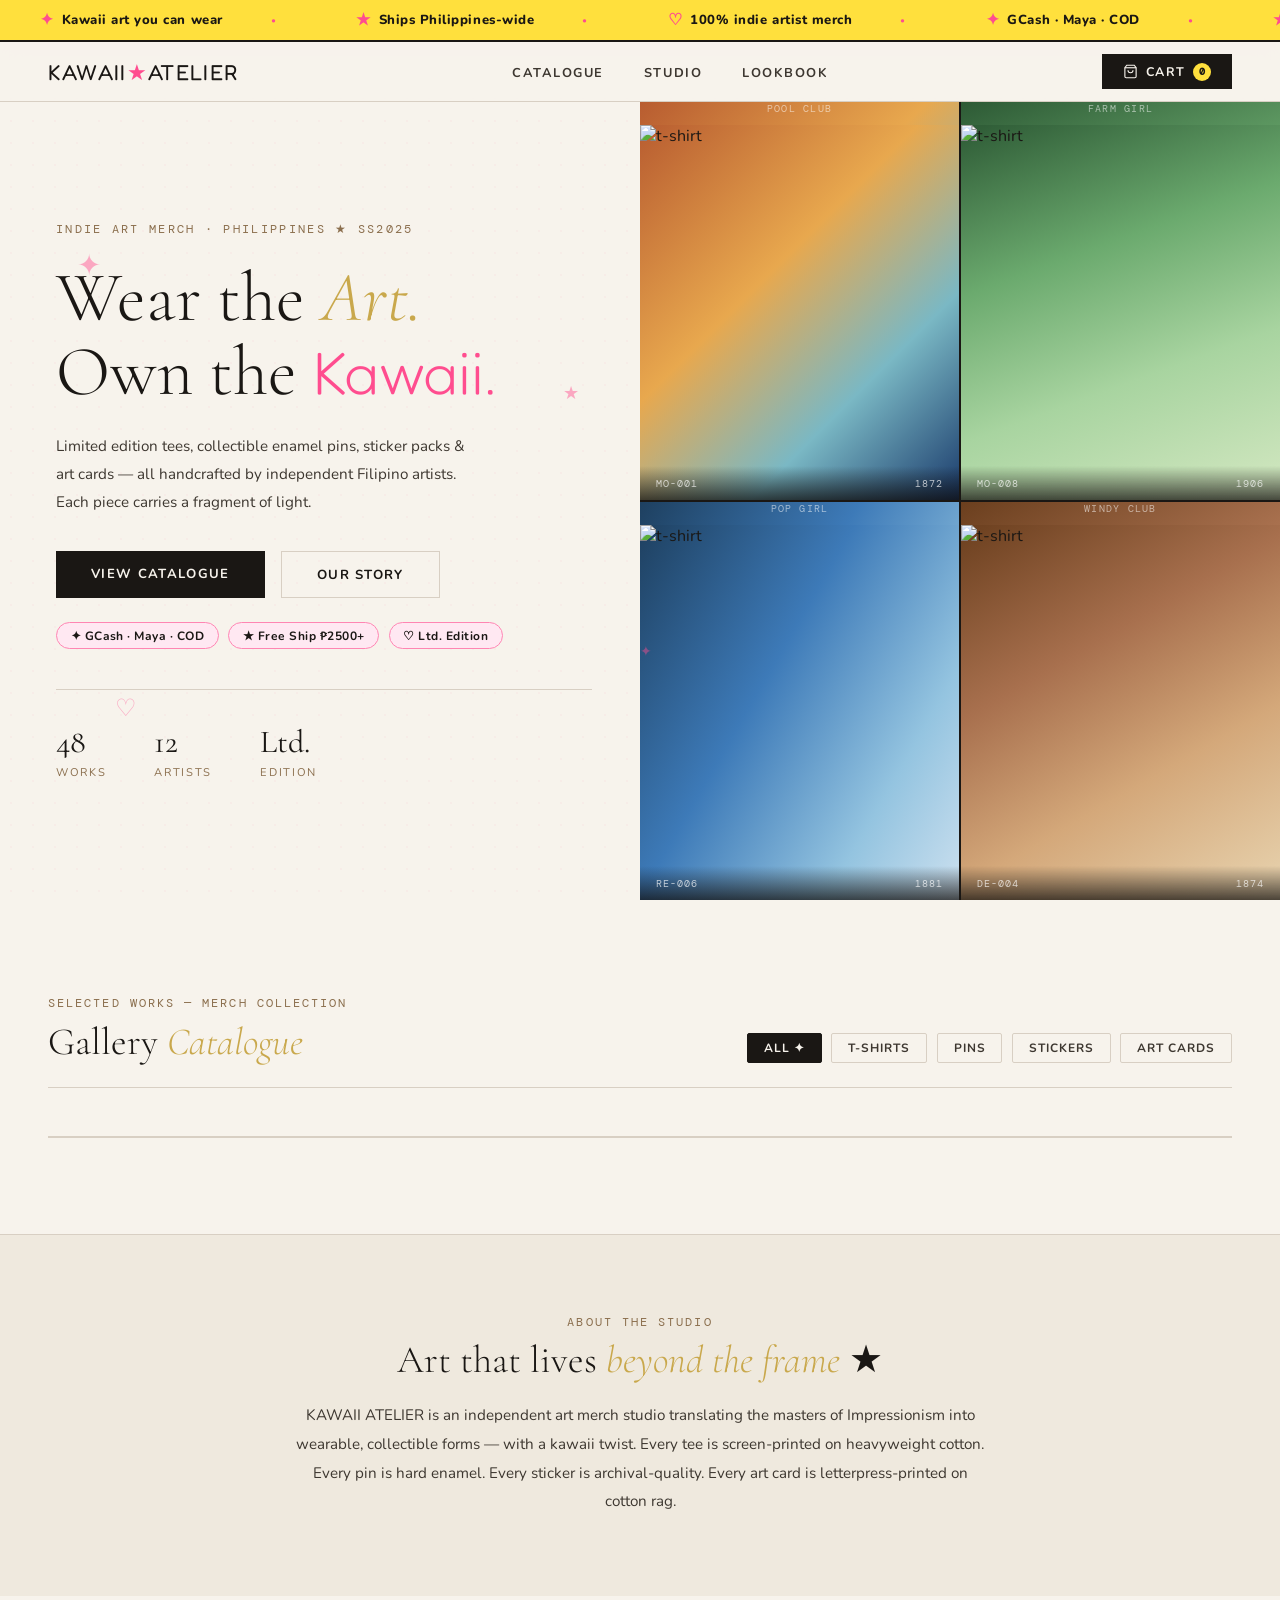
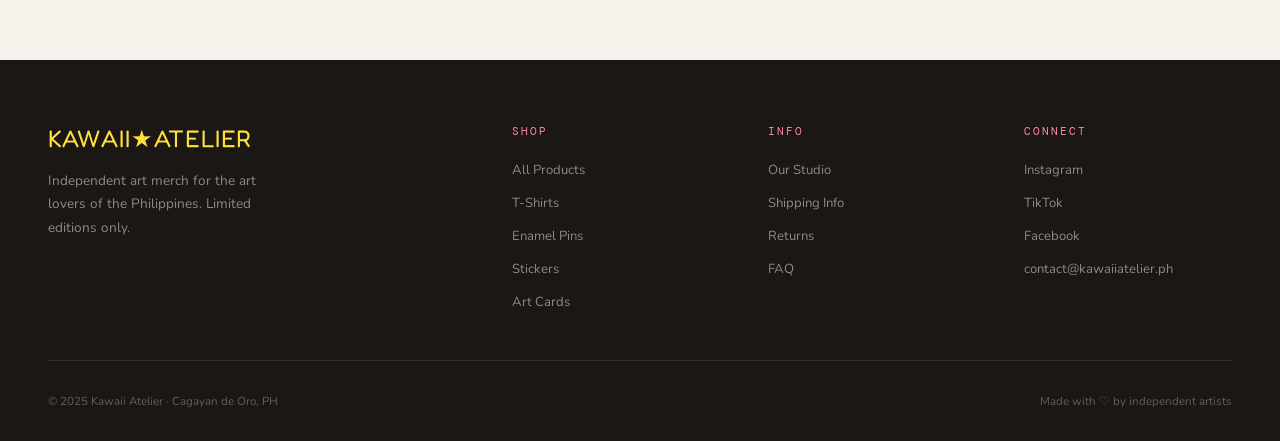
==== frontend/index.html @ bff6882b "Merge branch 'main' of https://github.com/keavy707/CC_ecommerce" ====
<!DOCTYPE html>
<html lang="en">
<head>
<meta charset="UTF-8">
<meta name="viewport" content="width=device-width, initial-scale=1.0">
<title>KAWAII ATELIER — Art Merch ★</title>
<link rel="preconnect" href="https://fonts.googleapis.com">
<link href="https://fonts.googleapis.com/css2?family=Cormorant+Garamond:ital,wght@0,300;0,400;0,600;1,300;1,400&family=DM+Mono:wght@300;400&family=Fredoka+One&family=Nunito:wght@400;600;700;800&display=swap" rel="stylesheet">
<link rel="stylesheet" href="styles.css">
</head>
<body>

<!-- TICKER BANNER -->
<div class="ticker-wrap">
  <div class="ticker-track" id="tickerTrack">
    <span class="tick-item"><span class="tick-icon">✦</span> Kawaii art you can wear</span>
    <span class="tick-item"><span class="tick-icon">★</span> Ships Philippines-wide</span>
    <span class="tick-item"><span class="tick-icon">♡</span> 100% indie artist merch</span>
    <span class="tick-item"><span class="tick-icon">✦</span> GCash · Maya · COD</span>
    <span class="tick-item"><span class="tick-icon">★</span> Free Shipping over ₱2500</span>
    <span class="tick-item"><span class="tick-icon">♡</span> Hand-crafted limited editions</span>
    <!-- Duplicated for seamless loop -->
    <span class="tick-item"><span class="tick-icon">✦</span> Kawaii art you can wear</span>
    <span class="tick-item"><span class="tick-icon">★</span> Ships Philippines-wide</span>
    <span class="tick-item"><span class="tick-icon">♡</span> 100% indie artist merch</span>
    <span class="tick-item"><span class="tick-icon">✦</span> GCash · Maya · COD</span>
    <span class="tick-item"><span class="tick-icon">★</span> Free Shipping over ₱2500</span>
    <span class="tick-item"><span class="tick-icon">♡</span> Hand-crafted limited editions</span>
  </div>
</div>

<!-- NAV -->
<nav id="mainNav">
  <span class="nav-logo">KAWAII<span class="nav-logo-star">★</span>ATELIER</span>
  <ul class="nav-links">
    <li><a href="#catalogue">Catalogue</a></li>
    <li><a href="#about">Studio</a></li>
    <li><a href="#">Lookbook</a></li>
  </ul>
  <div class="nav-right">
    <button class="cart-btn" onclick="toggleCart()">
      <svg width="15" height="15" viewBox="0 0 24 24" fill="none" stroke="currentColor" stroke-width="1.8"><path d="M6 2L3 6v14a2 2 0 002 2h14a2 2 0 002-2V6l-3-4z"/><line x1="3" y1="6" x2="21" y2="6"/><path d="M16 10a4 4 0 01-8 0"/></svg>
      Cart
      <span class="cart-count" id="cartCount">0</span>
    </button>
  </div>
</nav>

<!-- HERO -->
<section class="hero">
  <div class="deco" style="top:18%;left:6%">✦</div>
  <div class="deco" style="top:35%;left:44%;font-size:1.1rem;animation-delay:1.2s">★</div>
  <div class="deco" style="bottom:22%;left:9%;font-size:1.5rem;animation-delay:.7s">♡</div>
  <div class="deco" style="bottom:30%;left:50%;font-size:.85rem;animation-delay:2s">✦</div>

  <div class="hero-left">
    <p class="hero-eyebrow">Indie Art Merch · Philippines ★ SS2025</p>
    <h1 class="hero-title">Wear the <em>Art.</em><br>Own the <span class="hero-title-pop">Kawaii.</span></h1>
    <p class="hero-body">Limited edition tees, collectible enamel pins, sticker packs &amp; art cards — all handcrafted by independent Filipino artists. Each piece carries a fragment of light.</p>
    <div class="hero-ctas">
      <a href="#catalogue" class="btn-primary">View Catalogue</a>
      <a href="#about" class="btn-ghost">Our Story</a>
    </div>
    <div class="hero-pills">
      <span class="pill">✦ GCash · Maya · COD</span>
      <span class="pill">★ Free Ship ₱2500+</span>
      <span class="pill">♡ Ltd. Edition</span>
    </div>
    <div class="hero-stats">
      <div>
        <div class="hero-stat-num">48</div>
        <div class="hero-stat-label">Works</div>
      </div>
      <div>
        <div class="hero-stat-num">12</div>
        <div class="hero-stat-label">Artists</div>
      </div>
      <div>
        <div class="hero-stat-num">Ltd.</div>
        <div class="hero-stat-label">Edition</div>
      </div>
    </div>
  </div>

  <div class="hero-right">
    <div class="hero-grid-cell">
      <div class="art-placeholder h1"><span class="art-text">POOL CLUB</span>
        <img src="assets/poolclubcover.png" alt="t-shirt" class="art-placeholder h1">
      </div>
      <div class="art-label-overlay"><span>MO-001</span><span>1872</span></div>
    </div>
    <div class="hero-grid-cell">
      <div class="art-placeholder h2"><span class="art-text">FARM GIRL</span>
        <img src="assets/girlduckcover.png" alt="t-shirt" class="art-placeholder h2">
      </div>
      <div class="art-label-overlay"><span>MO-008</span><span>1906</span></div>
    </div>
    <div class="hero-grid-cell">
      <div class="art-placeholder h3"><span class="art-text">POP GIRL</span>
        <img src="assets/popgirlcover.png" alt="t-shirt" class="art-placeholder h3">
      </div>
      <div class="art-label-overlay"><span>RE-006</span><span>1881</span></div>
    </div>
    <div class="hero-grid-cell">
      <div class="art-placeholder h4"><span class="art-text">WINDY CLUB</span>
        <img src="assets/windyclubcover.png" alt="t-shirt" class="art-placeholder h4">
      </div>
      <div class="art-label-overlay"><span>DE-004</span><span>1874</span></div>
    </div>
  </div>
</section>

<!-- CATALOGUE -->
<section class="catalogue" id="catalogue">
  <div class="section-header">
    <div>
      <p class="section-meta">Selected Works — Merch Collection</p>
      <h2 class="section-title">Gallery <em>Catalogue</em></h2>
    </div>
    <div class="filter-bar" id="filterBar">
      <button class="filter-btn active" onclick="filterProducts('all',this)">All ✦</button>
      <button class="filter-btn" onclick="filterProducts('tshirt',this)">T-Shirts</button>
      <button class="filter-btn" onclick="filterProducts('pin',this)">Pins</button>
      <button class="filter-btn" onclick="filterProducts('sticker',this)">Stickers</button>
      <button class="filter-btn" onclick="filterProducts('artcard',this)">Art Cards</button>
    </div>
  </div>
  <div class="product-grid" id="productGrid"></div>
</section>

<!-- ABOUT -->
<section id="about" class="about-section">
  <div class="about-inner">
    <p class="section-meta">About the Studio</p>
    <h2 class="section-title">Art that lives <em>beyond the frame</em> ★</h2>
    <p class="about-body">KAWAII ATELIER is an independent art merch studio translating the masters of Impressionism into wearable, collectible forms — with a kawaii twist. Every tee is screen-printed on heavyweight cotton. Every pin is hard enamel. Every sticker is archival-quality. Every art card is letterpress-printed on cotton rag.</p>
  </div>
</section>

<!-- FOOTER -->
<footer>
  <div class="footer-grid">
    <div>
      <div class="footer-brand">KAWAII★ATELIER</div>
      <p class="footer-tagline">Independent art merch for the art lovers of the Philippines. Limited editions only.</p>
    </div>
    <div>
      <p class="footer-col-title">Shop</p>
      <ul class="footer-links">
        <li><a href="#catalogue">All Products</a></li>
        <li><a href="#">T-Shirts</a></li>
        <li><a href="#">Enamel Pins</a></li>
        <li><a href="#">Stickers</a></li>
        <li><a href="#">Art Cards</a></li>
      </ul>
    </div>
    <div>
      <p class="footer-col-title">Info</p>
      <ul class="footer-links">
        <li><a href="#about">Our Studio</a></li>
        <li><a href="#">Shipping Info</a></li>
        <li><a href="#">Returns</a></li>
        <li><a href="#">FAQ</a></li>
      </ul>
    </div>
    <div>
      <p class="footer-col-title">Connect</p>
      <ul class="footer-links">
        <li><a href="#">Instagram</a></li>
        <li><a href="#">TikTok</a></li>
        <li><a href="#">Facebook</a></li>
        <li><a href="#">contact@kawaiiatelier.ph</a></li>
      </ul>
    </div>
  </div>
  <div class="footer-bottom">
    <span>© 2025 Kawaii Atelier · Cagayan de Oro, PH</span>
    <span>Made with ♡ by independent artists</span>
  </div>
</footer>

<!-- CART SIDEBAR -->
<div class="cart-overlay" id="cartOverlay" onclick="toggleCart()"></div>
<aside class="cart-drawer" id="cartDrawer">
  <div class="cart-header">
    <span class="cart-title">Your Cart ★</span>
    <button class="cart-close" onclick="toggleCart()">✕</button>
  </div>
  <div class="cart-items" id="cartItems">
    <div class="cart-empty" id="cartEmpty">
      <div class="cart-empty-icon">🛒</div>
      <p>Your cart is empty</p>
    </div>
  </div>
  <div class="cart-footer">
    <div class="cart-subtotal">
      <span class="cart-subtotal-label">Total</span>
      <span class="cart-subtotal-val" id="cartTotal">₱0.00</span>
    </div>
    <p class="cart-note">Shipping calculated at checkout · GCash · Maya · COD accepted</p>
    <button class="checkout-btn" onclick="openCheckout()">Checkout ✦</button>
  </div>
</aside>

<!-- CHECKOUT MODAL -->
<div class="modal-overlay" id="checkoutModal">
  <div class="modal">
    <div class="modal-header">
      <span class="modal-title">Checkout ★</span>
      <button class="modal-close" onclick="closeCheckout()">✕</button>
    </div>
    <div class="modal-body">
      <div class="step-tabs">
        <button class="step-tab active" onclick="goStep(1)">01 · Address</button>
        <button class="step-tab" onclick="goStep(2)">02 · Payment</button>
        <button class="step-tab" onclick="goStep(3)">03 · Confirm</button>
      </div>
      <div id="checkoutForm">
        <!-- Step 1: Address -->
        <div class="form-section active" id="step1">
          <div class="form-row">
            <div class="form-group">
              <label>First Name *</label>
              <input type="text" id="fname" placeholder="Maria">
            </div>
            <div class="form-group">
              <label>Last Name *</label>
              <input type="text" id="lname" placeholder="Santos">
            </div>
          </div>
          <div class="form-group">
            <label>Email *</label>
            <input type="email" id="email" placeholder="maria@example.com">
          </div>
          <div class="form-group">
            <label>Phone (09XX XXX XXXX) *</label>
            <input type="tel" id="phone" placeholder="09123456789" oninput="formatPhoneInput(this)" maxlength="11">
          </div>
          <div class="form-group">
            <label>Street Address</label>
            <input type="text" id="addr1" placeholder="123 Rizal St., Brgy. Poblacion">
          </div>
          <div class="form-row">
            <div class="form-group">
              <label>City / Municipality *</label>
              <input type="text" id="city" placeholder="Cagayan de Oro">
            </div>
            <div class="form-group">
              <label>Province *</label>
              <input type="text" id="province" placeholder="Misamis Oriental">
            </div>
          </div>
          <div class="form-group">
            <label>Country</label>
            <input type="text" id="country" value="Philippines" readonly style="background:var(--cream2);color:var(--warm)">
          </div>
          <div class="form-actions">
            <button class="btn-form-next" onclick="goStep(2)">Continue to Payment ✦</button>
          </div>
        </div>

        <!-- Step 2: Payment -->
        <div class="form-section" id="step2">
          <div class="form-group">
            <label>Payment Method</label>
            <select id="paymethod">
              <option>Cash on Delivery (COD)</option>
            </select>
          </div>
          <div class="cod-note" style="background:var(--pink3);border:1.5px solid var(--pink2);padding:1rem;border-radius:4px;margin-top:1rem;">
            <p style="font-size:.85rem;color:var(--ink);line-height:1.6;margin:0;">
              <strong>✦ Cash on Delivery</strong><br>
              Pay ₱<span id="codAmount">0.00</span> when your order arrives.<br>
              Please prepare exact change. Our rider will collect payment upon delivery.
            </p>
          </div>
          <div class="form-actions">
            <button class="btn-form-back" onclick="goStep(1)">← Back</button>
            <button class="btn-form-next" onclick="goStep(3)">Review Order ✦</button>
          </div>
        </div>

        <!-- Step 3: Order Confirmation -->
        <div class="form-section" id="step3">
          <div class="confirm-section">
            <p class="section-meta" style="margin-bottom:1rem">📦 Order Summary</p>
            <div class="confirm-items" id="confirmItems"></div>
            <div class="confirm-divider"></div>
            <div class="confirm-row">
              <span>Subtotal</span>
              <span id="confirmSubtotal"></span>
            </div>
            <div class="confirm-row">
              <span>Shipping</span>
              <span style="font-family:var(--mono)">₱120.00</span>
            </div>
            <div class="confirm-row total">
              <span>Total</span>
              <span id="confirmTotal"></span>
            </div>
          </div>

          <div class="confirm-section">
            <p class="section-meta" style="margin-bottom:.5rem">📍 Delivering to</p>
            <p id="confirmAddress" style="font-size:.9rem;color:var(--ink2);line-height:1.6;margin-bottom:1rem;"></p>
            <p class="section-meta" style="margin-bottom:.3rem">💳 Payment</p>
            <p style="font-size:.9rem;color:var(--ink2);margin-bottom:1rem;">Cash on Delivery (COD)</p>
          </div>

          <div class="confirm-notice" style="background:var(--cream2);border:1px solid var(--border);padding:1rem;border-radius:4px;margin-bottom:1.5rem;">
            <p style="font-size:.8rem;color:var(--warm);line-height:1.6;margin:0;">
              By placing this order, you agree to our terms. Orders are shipped Philippines-wide via local couriers. 
              Estimated delivery: 3-7 business days for Metro Manila, 5-10 days for provincial areas.
            </p>
          </div>

          <div class="form-actions">
            <button class="btn-form-back" onclick="goStep(2)">← Back</button>
            <button class="btn-form-next" onclick="placeOrder()">Place Order ★</button>
          </div>
        </div>
      </div>

      <!-- Success View -->
      <div class="success-view" id="successView">
        <div class="success-icon">★</div>
        <h2>Order Confirmed!</h2>
        <p id="orderNum" class="order-num"></p>
        <p>Thank you! Your kawaii merch is on its way. We'll send a confirmation to your email shortly.</p>
        <button class="btn-primary" onclick="resetOrder()">Continue Shopping ✦</button>
      </div>
    </div>
  </div>
</div>

<!-- TOAST -->
<div class="toast-container" id="toastContainer"></div>

<script src="app.js"></script>
</body>
</html>
---- frontend/styles.css ----
/* ─── RESET & ROOT ─── */
*,*::before,*::after{box-sizing:border-box;margin:0;padding:0}
:root{
  /* Palette: minimalist cream base + kawaii pink accents */
  --cream: #f7f3ec;
  --cream2: #efe9de;
  --ink: #1a1714;
  --ink2: #3d3730;
  --warm: #8b6f4e;
  --gold: #c9a84c;
  --gold2: #e8cc7a;
  --pink: #ff4d8f;
  --pink2: #ff85b3;
  --pink3: #ffe8f2;
  --mint: #00c4a7;
  --yellow: #ffe03d;
  --rust: #b84c2f;
  --sage: #5a7a5c;
  --mist: #9badb0;
  --border: #d8cfc3;
  --card: #faf7f2;

  --serif: 'Cormorant Garamond', serif;
  --mono: 'DM Mono', monospace;
  --kawaii: 'Fredoka One', cursive;
  --body: 'Nunito', sans-serif;
}
html{scroll-behavior:smooth}
body{
  background:var(--cream);
  color:var(--ink);
  font-family:var(--body);
  font-weight:400;
  overflow-x:hidden;
}

/* ─── SUBTLE DOT TEXTURE ─── */
body::before{
  content:'';
  position:fixed;inset:0;z-index:-1;pointer-events:none;
  background-image:radial-gradient(circle,rgba(255,77,143,.04) 1.2px,transparent 1.2px);
  background-size:22px 22px;
}

/* ════════════════════════════════
   TICKER BANNER
════════════════════════════════ */
.ticker-wrap{
  background: var(--yellow);
  border-bottom: 2.5px solid var(--ink);
  overflow: hidden;
  height: 42px;
  display: flex;
  align-items: center;
  position: relative;
  z-index: 100;
}
.ticker-track{
  display: flex;
  align-items: center;
  white-space: nowrap;
  animation: ticker-scroll 28s linear infinite;
  will-change: transform;
}
.ticker-wrap:hover .ticker-track{
  animation-play-state: paused;
}
.tick-item{
  display: inline-flex;
  align-items: center;
  gap: .5rem;
  font-family: var(--body);
  font-weight: 800;
  font-size: .82rem;
  letter-spacing: .04em;
  color: var(--ink);
  padding: 0 2.5rem;
}
.tick-item:not(:last-child)::after{
  content: '·';
  margin-left: 2.5rem;
  color: var(--pink);
  font-size: 1.2rem;
}
.tick-icon{
  color: var(--pink);
  font-size: 1rem;
}
@keyframes ticker-scroll{
  0%   { transform: translateX(0); }
  100% { transform: translateX(-50%); }
}

/* ════════════════════════════════
   NAV
════════════════════════════════ */
nav{
  position: sticky;
  top: 0;
  left: 0;
  right: 0;
  z-index: 200;
  display: flex;
  align-items: center;
  justify-content: space-between;
  padding: 0 3rem;
  height: 60px;
  background: rgba(247,243,236,0.94);
  backdrop-filter: blur(14px);
  border-bottom: 1px solid var(--border);
}
.nav-logo{
  font-family: var(--kawaii);
  font-size: 1.35rem;
  letter-spacing: .06em;
  color: var(--ink);
}
.nav-logo-star{
  color: var(--pink);
  display: inline-block;
  animation: star-spin 4s ease-in-out infinite;
}
@keyframes star-spin{
  0%,100%{ transform: rotate(-8deg) scale(1); }
  50%{ transform: rotate(8deg) scale(1.15); }
}
.nav-links{
  display: flex;
  gap: 2.5rem;
  list-style: none;
}
.nav-links a{
  font-size: .8rem;
  letter-spacing: .12em;
  text-transform: uppercase;
  font-weight: 700;
  color: var(--ink2);
  text-decoration: none;
  transition: color .2s;
  position: relative;
}
.nav-links a::after{
  content:'';
  position:absolute;bottom:-2px;left:0;right:0;height:2px;
  background:var(--pink);
  transform:scaleX(0);transition:transform .2s;transform-origin:left;
}
.nav-links a:hover{ color: var(--pink); }
.nav-links a:hover::after{ transform:scaleX(1); }
.nav-right{ display:flex;align-items:center;gap:1.5rem; }
.cart-btn{
  position: relative;
  background: var(--ink);
  color: var(--cream);
  border: none;
  padding: .55rem 1.3rem;
  font-family: var(--body);
  font-size: .78rem;
  font-weight: 700;
  letter-spacing: .1em;
  text-transform: uppercase;
  cursor: pointer;
  transition: background .2s, transform .15s;
  display: flex;
  align-items: center;
  gap: .5rem;
}
.cart-btn:hover{ background: var(--pink); transform: translateY(-1px); }
.cart-count{
  background: var(--yellow);
  color: var(--ink);
  font-size: .65rem;
  font-weight: 800;
  min-width: 18px;
  height: 18px;
  border-radius: 50%;
  display: flex;
  align-items: center;
  justify-content: center;
  font-family: var(--mono);
}

/* ════════════════════════════════
   HERO
════════════════════════════════ */
.hero{
  min-height: calc(100vh - 102px);
  display: grid;
  grid-template-columns: 1fr 1fr;
  overflow: hidden;
  position: relative;
}
/* Floating kawaii deco */
.deco{
  position: absolute;
  pointer-events: none;
  font-size: 1.8rem;
  color: var(--pink);
  animation: float-deco 5s ease-in-out infinite;
  opacity: .45;
  z-index: 1;
}
@keyframes float-deco{
  0%,100%{ transform: translateY(0) rotate(0deg); }
  50%{ transform: translateY(-14px) rotate(15deg); }
}
.hero-left{
  display: flex;
  flex-direction: column;
  justify-content: center;
  padding: 5rem 3rem 5rem 3.5rem;
  position: relative;
  z-index: 2;
}
.hero-eyebrow{
  font-family: var(--mono);
  font-size: .72rem;
  letter-spacing: .2em;
  text-transform: uppercase;
  color: var(--warm);
  margin-bottom: 1.5rem;
}
.hero-title{
  font-family: var(--serif);
  font-size: clamp(3rem,5.5vw,5rem);
  font-weight: 300;
  line-height: 1.05;
  color: var(--ink);
  margin-bottom: 1.4rem;
}
.hero-title em{
  font-style: italic;
  color: var(--gold);
}
.hero-title-pop{
  font-family: var(--kawaii);
  color: var(--pink);
  font-size: .85em;
  display: inline-block;
}
.hero-body{
  font-size: .95rem;
  line-height: 1.85;
  color: var(--ink2);
  max-width: 420px;
  margin-bottom: 2.2rem;
}
.hero-ctas{ display:flex;gap:1rem;flex-wrap:wrap; }
.btn-primary{
  background: var(--ink);
  color: var(--cream);
  padding: .85rem 2.2rem;
  font-family: var(--body);
  font-size: .82rem;
  font-weight: 700;
  letter-spacing: .1em;
  text-transform: uppercase;
  border: none;
  cursor: pointer;
  transition: background .2s, transform .15s;
  text-decoration: none;
  display: inline-block;
}
.btn-primary:hover{ background:var(--pink); transform:translateY(-2px); }
.btn-ghost{
  background: none;
  color: var(--ink);
  padding: .85rem 2.2rem;
  font-family: var(--body);
  font-size: .82rem;
  font-weight: 700;
  letter-spacing: .1em;
  text-transform: uppercase;
  border: 1.5px solid var(--border);
  cursor: pointer;
  transition: border-color .2s, color .2s;
  text-decoration: none;
  display: inline-block;
}
.btn-ghost:hover{ border-color:var(--pink);color:var(--pink); }

/* Kawaii pills */
.hero-pills{
  display: flex;
  gap: .6rem;
  flex-wrap: wrap;
  margin-top: 1.5rem;
}
.pill{
  background: var(--pink3);
  border: 1.5px solid var(--pink2);
  border-radius: 999px;
  padding: .28rem .85rem;
  font-size: .75rem;
  font-weight: 700;
  color: var(--ink);
  letter-spacing: .04em;
}

/* Stats row */
.hero-stats{
  display: flex;
  gap: 3rem;
  margin-top: 2.5rem;
  padding-top: 2rem;
  border-top: 1px solid var(--border);
}
.hero-stat-num{
  font-family: var(--serif);
  font-size: 2rem;
  font-weight: 400;
  color: var(--ink);
}
.hero-stat-label{
  font-size: .7rem;
  letter-spacing: .15em;
  text-transform: uppercase;
  color: var(--warm);
  margin-top: .2rem;
}

/* Hero art grid */
.hero-right{
  position: relative;
  background: var(--ink);
  overflow: hidden;
  display: grid;
  grid-template-columns: 1fr 1fr;
  grid-template-rows: 1fr 1fr;
  gap: 2px;
}
.hero-grid-cell{
  overflow: hidden;
  position: relative;
  cursor: pointer;
}
.hero-grid-cell:hover .art-placeholder{
  transform: scale(1.04);
}
.art-placeholder{
  width: 100%;
  height: 100%;
  display: flex;
  align-items: center;
  justify-content: center;
  flex-direction: column;
  gap: .6rem;
  transition: transform .5s ease;
}
.art-emoji{ font-size: 2.8rem; filter: drop-shadow(0 2px 8px rgba(0,0,0,.3)); }
.art-text{
  font-family: var(--mono);
  font-size: .65rem;
  letter-spacing: .12em;
  color: rgba(255,255,255,.55);
  text-align: center;
}
.art-label-overlay{
  position: absolute;
  bottom: 0;left:0;right:0;
  padding: .65rem 1rem;
  background: linear-gradient(transparent,rgba(15,12,10,.72));
  font-family: var(--mono);
  font-size: .62rem;
  letter-spacing: .1em;
  color: rgba(255,255,255,.7);
  display: flex;
  justify-content: space-between;
}
/* Art fills */
.h1{background:linear-gradient(135deg,#b85c30 0%,#e8a84e 40%,#7ab8c4 70%,#1a3a6b 100%)}
.h2{background:linear-gradient(160deg,#2d5a35 0%,#6baa6e 35%,#a8d4a0 65%,#d4e8c2 100%)}
.h3{background:linear-gradient(120deg,#1e4060 0%,#3d7ab8 40%,#94c4e0 75%,#cce0ef 100%)}
.h4{background:linear-gradient(150deg,#6b3f1e 0%,#a8704e 35%,#d4a87a 65%,#e8d4b0 100%)}

/* ════════════════════════════════
   CATALOGUE
════════════════════════════════ */
.catalogue{ padding: 6rem 3rem; }
.section-header{
  display: flex;
  align-items: flex-end;
  justify-content: space-between;
  margin-bottom: 3rem;
  padding-bottom: 1.5rem;
  border-bottom: 1px solid var(--border);
}
.section-meta{
  font-family: var(--mono);
  font-size: .72rem;
  letter-spacing: .18em;
  text-transform: uppercase;
  color: var(--warm);
  margin-bottom: .6rem;
}
.section-title{
  font-family: var(--serif);
  font-size: 2.4rem;
  font-weight: 300;
  line-height: 1.1;
}
.section-title em{ font-style:italic;color:var(--gold); }

/* Filter bar */
.filter-bar{ display:flex;gap:.6rem;flex-wrap:wrap; }
.filter-btn{
  background: none;
  border: 1.5px solid var(--border);
  padding: .38rem 1rem;
  font-family: var(--body);
  font-size: .75rem;
  font-weight: 700;
  letter-spacing: .08em;
  text-transform: uppercase;
  cursor: pointer;
  color: var(--ink2);
  transition: all .2s;
  border-radius: 2px;
}
.filter-btn.active,.filter-btn:hover{
  background: var(--ink);
  color: var(--cream);
  border-color: var(--ink);
}

/* Product grid */
.product-grid{
  display: grid;
  grid-template-columns: repeat(4,1fr);
  gap: 2px;
  background: var(--border);
  border: 1px solid var(--border);
}
.product-card{
  background: var(--card);
  cursor: pointer;
  position: relative;
  overflow: hidden;
  transition: background .2s;
}
.product-card:hover{ background: #fff; }
.product-card:hover .card-img-inner{ transform: scale(1.04); }
.card-img{
  overflow: hidden;
  aspect-ratio: 1/1;
  position: relative;
  display: flex;
  align-items: center;
  justify-content: center;
}
.card-img-inner{
  width:100%;height:100%;
  transition: transform .4s ease;
  display: flex;
  align-items: center;
  justify-content: center;
  font-size: 4rem;
  flex-direction: column;
  gap: .3rem;
  position: relative;
}
/* Actual product image — fills the cell */
.card-product-img{
  width: 100%;
  height: 100%;
  object-fit: cover;
  display: block;
}
/* Emoji shown when image is missing */
.card-img-fallback{
  font-size: 4rem;
  display: flex;
  align-items: center;
  justify-content: center;
  width: 100%;
  height: 100%;
}
.card-body{ padding:1.1rem 1.2rem 1.3rem; }
.card-code{
  font-family: var(--mono);
  font-size: .62rem;
  letter-spacing: .14em;
  color: var(--warm);
  margin-bottom: .3rem;
}
.card-name{
  font-family: var(--serif);
  font-size: 1.12rem;
  font-weight: 500;
  margin-bottom: .4rem;
  line-height: 1.2;
}
.card-desc{
  font-size: .75rem;
  color: var(--warm);
  line-height: 1.5;
  margin-bottom: .5rem;
}
.card-footer{
  display: flex;
  align-items: center;
  justify-content: space-between;
  margin-top: .6rem;
}
.card-price{ font-family:var(--mono);font-size:.9rem;color:var(--ink); }
/* Type tag */
.card-tag{
  font-size: .6rem;
  letter-spacing: .1em;
  text-transform: uppercase;
  padding: .22rem .6rem;
  border: 1px solid;
  font-family: var(--mono);
}
.tag-tshirt{color:var(--rust);border-color:var(--rust)}
.tag-pin{color:var(--sage);border-color:var(--sage)}
.tag-sticker{color:var(--mist);border-color:var(--mist)}
.tag-artcard{color:var(--gold);border-color:var(--gold)}
.card-stock{
  font-size: .68rem;
  color: var(--warm);
  margin-top: .4rem;
  font-family: var(--mono);
}
/* Kawaii stock badge */
.stock-low{ color: var(--pink)!important; }
.stock-ok{ color: var(--mint)!important; }
.out-of-stock{ opacity:.5;pointer-events:none; }
/* Add button hover reveal */
.card-add-btn{
  position: absolute;
  bottom: 0;left:0;right:0;
  background: var(--pink);
  color: var(--cream);
  border: none;
  padding: .75rem;
  font-family: var(--body);
  font-size: .75rem;
  font-weight: 800;
  letter-spacing: .1em;
  text-transform: uppercase;
  cursor: pointer;
  transform: translateY(100%);
  transition: transform .25s, background .15s;
}
.product-card:hover .card-add-btn{ transform:translateY(0); }
.card-add-btn:hover{ background:var(--rust); }

/* Art fills for product cards */
.art-sunrise{background:linear-gradient(160deg,#1a2a5e 0%,#b84c2f 35%,#e8a83e 55%,#f4d090 75%,#9bc4d4 100%)}
.art-waterlily{background:linear-gradient(140deg,#1a4a2e 0%,#2d7a5c 30%,#5aaa78 55%,#a8d4a0 75%,#c4e8d4 100%)}
.art-garden{background:linear-gradient(120deg,#6b3f8e 0%,#9b6fd4 35%,#c4a0e8 60%,#e8d4c4 85%,#f4ecd8 100%)}
.art-ballet{background:linear-gradient(150deg,#3a3060 0%,#6a5898 35%,#b8a4d4 65%,#e8d8ec 100%)}
.art-parasol{background:linear-gradient(160deg,#2a5a3a 0%,#5a9a6a 35%,#98c898 60%,#d4e8c4 85%,#e8f4e0 100%)}
.art-boating{background:linear-gradient(135deg,#2a4a6a 0%,#4a7a9a 30%,#7aaaba 55%,#aacad8 75%,#d4e4ec 100%)}
.art-boulevard{background:linear-gradient(145deg,#2a2a3a 0%,#4a4a5a 30%,#7a7a8a 55%,#aaabb4 75%,#d4d4d8 100%)}
.art-bridge{background:linear-gradient(155deg,#1a3a1a 0%,#2d6a3a 30%,#5a9a6a 55%,#a0c898 75%,#d4e8c4 100%)}
.art-haystacks{background:linear-gradient(140deg,#6a3a1a 0%,#c47a3a 30%,#e8aa5a 55%,#f4d090 75%,#f8e8c4 100%)}
.art-rouen{background:linear-gradient(160deg,#3a2a1a 0%,#7a5a3a 35%,#b8906a 60%,#d4b890 85%,#ecdcc4 100%)}
.art-beach{background:linear-gradient(145deg,#1a4a6a 0%,#3a7a9a 30%,#78b8c8 55%,#b8d8e4 75%,#e0f0f4 100%)}
.art-iris{background:linear-gradient(150deg,#2a1a4a 0%,#5a3a8a 30%,#9a6ac4 55%,#c4a0d8 75%,#e4d0ec 100%)}

/* ════════════════════════════════
   ABOUT
════════════════════════════════ */
.about-section{
  padding: 5rem 3rem;
  background: var(--cream2);
  border-top: 1px solid var(--border);
}
.about-inner{
  max-width: 700px;
  margin: 0 auto;
  text-align: center;
}
.about-body{
  font-size: .95rem;
  line-height: 1.9;
  color: var(--ink2);
  margin-top: 1.2rem;
}

/* ════════════════════════════════
   FOOTER
════════════════════════════════ */
footer{
  background: var(--ink);
  color: var(--cream2);
  padding: 4rem 3rem 2rem;
  margin-top: 4rem;
}
.footer-grid{
  display: grid;
  grid-template-columns: 2fr 1fr 1fr 1fr;
  gap: 3rem;
  margin-bottom: 3rem;
}
.footer-brand{
  font-family: var(--kawaii);
  font-size: 1.5rem;
  color: var(--yellow);
  margin-bottom: 1rem;
  letter-spacing: .04em;
}
.footer-tagline{
  font-size: .85rem;
  line-height: 1.7;
  color: rgba(239,233,222,.55);
  max-width: 240px;
}
.footer-col-title{
  font-family: var(--mono);
  font-size: .68rem;
  letter-spacing: .18em;
  text-transform: uppercase;
  color: var(--pink2);
  margin-bottom: 1.2rem;
}
.footer-links{ list-style:none;display:flex;flex-direction:column;gap:.7rem; }
.footer-links a{
  font-size: .82rem;
  color: rgba(239,233,222,.55);
  text-decoration: none;
  transition: color .2s;
}
.footer-links a:hover{ color: var(--cream); }
.footer-bottom{
  display: flex;
  justify-content: space-between;
  align-items: center;
  padding-top: 2rem;
  border-top: 1px solid rgba(239,233,222,.1);
  font-size: .72rem;
  color: rgba(239,233,222,.35);
}

/* ════════════════════════════════
   CART SIDEBAR
════════════════════════════════ */
.cart-overlay{
  position: fixed;inset:0;
  background: rgba(20,16,12,.5);
  z-index: 300;
  opacity: 0;pointer-events:none;
  transition: opacity .3s;
}
.cart-overlay.open{ opacity:1;pointer-events:all; }
.cart-drawer{
  position: fixed;top:0;right:0;bottom:0;width:400px;
  background: var(--cream);
  z-index: 301;
  transform: translateX(100%);
  transition: transform .35s cubic-bezier(.4,0,.2,1);
  display: flex;flex-direction:column;
  border-left: 1px solid var(--border);
}
.cart-drawer.open{ transform:translateX(0); }
.cart-header{
  display: flex;align-items:center;justify-content:space-between;
  padding: 1.4rem 2rem;
  border-bottom: 1px solid var(--border);
  flex-shrink: 0;
}
.cart-title{ font-family:var(--kawaii);font-size:1.3rem;color:var(--ink); }
.cart-close{
  background: none;border:none;cursor:pointer;
  color: var(--ink2);font-size:1.3rem;line-height:1;padding:.25rem;
  transition: color .2s;
}
.cart-close:hover{ color:var(--pink); }
.cart-items{ flex:1;overflow-y:auto;padding:1.5rem 2rem; }
.cart-empty{
  display: flex;flex-direction:column;align-items:center;justify-content:center;
  height: 100%;color:var(--warm);text-align:center;gap:1rem;
}
.cart-empty-icon{ font-size:3rem;opacity:.35; }
.cart-empty p{ font-family:var(--serif);font-size:1.1rem;font-weight:300;font-style:italic; }
.cart-item{
  display: flex;gap:1rem;padding:1.2rem 0;
  border-bottom: 1px solid var(--border);
  align-items: flex-start;
}
.cart-item-thumb{
  width: 60px;height:60px;flex-shrink:0;
  display:flex;align-items:center;justify-content:center;
  font-size: 2rem;border-radius:4px;
  overflow: hidden;
  position: relative;
}
.cart-thumb-img{
  width: 100%;
  height: 100%;
  object-fit: cover;
  display: block;
}
.cart-thumb-fallback{
  font-size: 2rem;
  position: absolute;
  inset: 0;
  display: flex;
  align-items: center;
  justify-content: center;
}
.cart-item-info{ flex:1; }
.cart-item-name{ font-family:var(--serif);font-size:1rem;font-weight:500;margin-bottom:.2rem; }
.cart-item-meta{ font-family:var(--mono);font-size:.63rem;color:var(--warm);letter-spacing:.1em; }
.cart-item-price{ font-family:var(--mono);font-size:.85rem;color:var(--ink);margin-top:.4rem; }
.qty-ctrl{ display:flex;align-items:center;gap:.5rem;margin-top:.7rem; }
.qty-btn{
  width:26px;height:26px;
  border:1px solid var(--border);background:none;cursor:pointer;
  font-size:.95rem;display:flex;align-items:center;justify-content:center;
  color:var(--ink);transition:all .2s;
}
.qty-btn:hover{ background:var(--pink);color:white;border-color:var(--pink); }
.qty-num{ font-family:var(--mono);font-size:.85rem;min-width:22px;text-align:center; }
.cart-item-remove{
  background:none;border:none;cursor:pointer;
  color:var(--border);font-size:.75rem;font-family:var(--body);
  font-weight:700;letter-spacing:.08em;text-transform:uppercase;
  transition:color .2s;margin-top:.3rem;display:block;
}
.cart-item-remove:hover{ color:var(--rust); }
.cart-footer{ padding:1.5rem 2rem;border-top:1px solid var(--border);flex-shrink:0; }
.cart-subtotal{ display:flex;justify-content:space-between;align-items:baseline;margin-bottom:.5rem; }
.cart-subtotal-label{ font-size:.8rem;letter-spacing:.1em;text-transform:uppercase;color:var(--ink2); }
.cart-subtotal-val{ font-family:var(--mono);font-size:1.35rem;color:var(--ink); }
.cart-note{ font-size:.72rem;color:var(--warm);margin-bottom:1.2rem;line-height:1.6; }
.checkout-btn{
  width:100%;background:var(--pink);color:white;border:none;
  padding:1rem;font-family:var(--body);font-size:.84rem;font-weight:800;
  letter-spacing:.1em;text-transform:uppercase;cursor:pointer;transition:background .2s;
}
.checkout-btn:hover{ background:var(--rust); }

/* ════════════════════════════════
   CHECKOUT MODAL
════════════════════════════════ */
.modal-overlay{
  position:fixed;inset:0;background:rgba(20,16,12,.65);z-index:400;
  display:flex;align-items:center;justify-content:center;
  opacity:0;pointer-events:none;transition:opacity .3s;padding:1rem;
}
.modal-overlay.open{ opacity:1;pointer-events:all; }
.modal{
  background:var(--cream);width:100%;max-width:570px;max-height:90vh;
  overflow-y:auto;border:1px solid var(--border);
  transform:translateY(20px);transition:transform .35s;
}
.modal-overlay.open .modal{ transform:translateY(0); }
.modal-header{
  display:flex;align-items:center;justify-content:space-between;
  padding:1.3rem 2rem;border-bottom:1px solid var(--border);
  position:sticky;top:0;background:var(--cream);z-index:1;
}
.modal-title{ font-family:var(--kawaii);font-size:1.2rem;color:var(--ink); }
.modal-close{ background:none;border:none;cursor:pointer;font-size:1.2rem;color:var(--ink2); }
.modal-body{ padding:1.8rem 2rem; }
.step-tabs{
  display:flex;margin-bottom:2rem;
  border:1px solid var(--border);overflow:hidden;
}
.step-tab{
  flex:1;padding:.6rem;text-align:center;
  font-family:var(--mono);font-size:.68rem;letter-spacing:.1em;
  text-transform:uppercase;color:var(--warm);
  border:none;background:none;cursor:pointer;
  border-right:1px solid var(--border);transition:all .2s;
}
.step-tab:last-child{ border-right:none; }
.step-tab.active{ background:var(--pink);color:white; }
.step-tab.done{ background:var(--cream2);color:var(--ink2); }
.form-section{ display:none; }
.form-section.active{ display:block; }
.form-row{ display:grid;grid-template-columns:1fr 1fr;gap:1rem;margin-bottom:1rem; }
.form-group{ margin-bottom:1rem;display:flex;flex-direction:column;gap:.4rem; }
label{ font-size:.72rem;letter-spacing:.12em;text-transform:uppercase;color:var(--ink2);font-weight:700; }
input[type=text],input[type=email],input[type=tel],select{
  background:var(--card);border:1px solid var(--border);
  padding:.7rem 1rem;font-family:var(--body);font-size:.9rem;
  color:var(--ink);outline:none;width:100%;transition:border-color .2s;
}
input:focus,select:focus{ border-color:var(--pink); }
select{ appearance:none;cursor:pointer; }
.card-inputs{ display:grid;grid-template-columns:2fr 1fr 1fr;gap:1rem; }
.form-divider{ display:flex;align-items:center;gap:1rem;margin:1.4rem 0; }
.form-divider-line{ flex:1;height:1px;background:var(--border); }
.form-divider-text{ font-size:.68rem;letter-spacing:.12em;text-transform:uppercase;color:var(--warm);white-space:nowrap; }
.order-summary{ background:var(--cream2);padding:1.4rem;margin-bottom:1.5rem; }
.order-row{ display:flex;justify-content:space-between;padding:.4rem 0;font-size:.85rem; }
.order-row.total{
  border-top:1px solid var(--border);margin-top:.5rem;padding-top:.7rem;
  font-family:var(--mono);font-weight:500;font-size:1rem;
}
.secure-note{ display:flex;align-items:center;gap:.5rem;font-size:.72rem;color:var(--warm);margin-top:.75rem; }
.form-actions{ display:flex;gap:1rem;margin-top:1.5rem; }
.btn-form-next{
  flex:1;background:var(--pink);color:white;border:none;
  padding:.85rem;font-family:var(--body);font-size:.8rem;font-weight:800;
  letter-spacing:.1em;text-transform:uppercase;cursor:pointer;transition:background .2s;
}
.btn-form-next:hover{ background:var(--rust); }
.btn-form-back{
  background:none;border:1.5px solid var(--border);padding:.85rem 1.5rem;
  font-family:var(--body);font-size:.8rem;font-weight:700;letter-spacing:.1em;
  text-transform:uppercase;cursor:pointer;color:var(--ink2);transition:all .2s;
}
.btn-form-back:hover{ border-color:var(--pink);color:var(--pink); }

/* Success */
.success-view{
  text-align:center;padding:3rem 2rem;
  display:none;flex-direction:column;align-items:center;gap:1.5rem;
}
.success-view.show{ display:flex; }
.success-icon{
  font-family:var(--kawaii);font-size:3.5rem;color:var(--pink);
  display:inline-block;animation:star-spin 2s ease-in-out infinite;
}
.success-view h2{ font-family:var(--serif);font-size:2rem;font-weight:300; }
.success-view p{ font-size:.9rem;color:var(--ink2);line-height:1.7;max-width:360px; }
.order-num{ font-family:var(--mono);font-size:.75rem;color:var(--warm);letter-spacing:.15em;margin-top:.5rem; }

/* ════════════════════════════════
   TOAST
════════════════════════════════ */
.toast-container{
  position:fixed;bottom:2rem;left:50%;transform:translateX(-50%);
  z-index:500;display:flex;flex-direction:column;gap:.5rem;align-items:center;
}
.toast{
  background:var(--ink);color:var(--cream);
  padding:.8rem 1.8rem;
  font-family:var(--body);font-size:.82rem;font-weight:700;letter-spacing:.04em;
  border-left:3px solid var(--pink);
  animation:toast-in .3s ease,toast-out .3s ease 2.2s forwards;
  white-space:nowrap;
}
@keyframes toast-in{from{opacity:0;transform:translateY(10px)}to{opacity:1;transform:translateY(0)}}
@keyframes toast-out{from{opacity:1}to{opacity:0;transform:translateY(-8px)}}

/* ════════════════════════════════
   RESPONSIVE
════════════════════════════════ */
@media(max-width:1100px){ .product-grid{grid-template-columns:repeat(3,1fr)} }
@media(max-width:860px){
  .hero{grid-template-columns:1fr;min-height:auto}
  .hero-right{height:320px}
  .hero-left{padding:3rem 1.5rem}
  nav{padding:0 1.5rem}
  .catalogue{padding:4rem 1.5rem}
  .footer-grid{grid-template-columns:1fr 1fr}
  .product-grid{grid-template-columns:repeat(2,1fr)}
}
@media(max-width:560px){
  .cart-drawer{width:100%}
  .product-grid{grid-template-columns:1fr 1fr}
  .modal{max-width:100%;border-radius:0}
  .form-row{grid-template-columns:1fr}
  .card-inputs{grid-template-columns:1fr}
  .section-header{flex-direction:column;align-items:flex-start;gap:1.5rem}
  .nav-links{display:none}
}


/* ORDER CONFIRMATION STYLES */

.confirm-section {
  background: var(--card);
  border: 1px solid var(--border);
  padding: 1.4rem;
  margin-bottom: 1.5rem;
}
.confirm-items {
  display: flex;
  flex-direction: column;
  gap: .8rem;
}
.confirm-item {
  display: flex;
  align-items: center;
  gap: 1rem;
  padding: .8rem 0;
  border-bottom: 1px solid var(--border);
}
.confirm-item:last-child {
  border-bottom: none;
}
.confirm-item-thumb {
  width: 50px;
  height: 50px;
  border-radius: 4px;
  display: flex;
  align-items: center;
  justify-content: center;
  font-size: 1.8rem;
  flex-shrink: 0;
}
.confirm-item-info {
  flex: 1;
}
.confirm-item-name {
  font-family: var(--serif);
  font-size: .95rem;
  font-weight: 500;
  margin-bottom: .2rem;
}
.confirm-item-meta {
  font-family: var(--mono);
  font-size: .65rem;
  color: var(--warm);
  letter-spacing: .1em;
}
.confirm-item-price {
  font-family: var(--mono);
  font-size: .9rem;
  color: var(--ink);
}
.confirm-divider {
  height: 1px;
  background: var(--border);
  margin: 1rem 0;
}
.confirm-row {
  display: flex;
  justify-content: space-between;
  padding: .4rem 0;
  font-size: .85rem;
  color: var(--ink2);
}
.confirm-row.total {
  border-top: 1px solid var(--border);
  margin-top: .5rem;
  padding-top: .7rem;
  font-family: var(--mono);
  font-weight: 700;
  font-size: 1.05rem;
  color: var(--ink);
}
.cod-note {
  background: var(--pink3);
  border: 1.5px solid var(--pink2);
  padding: 1rem;
  border-radius: 4px;
  margin-top: 1rem;
}
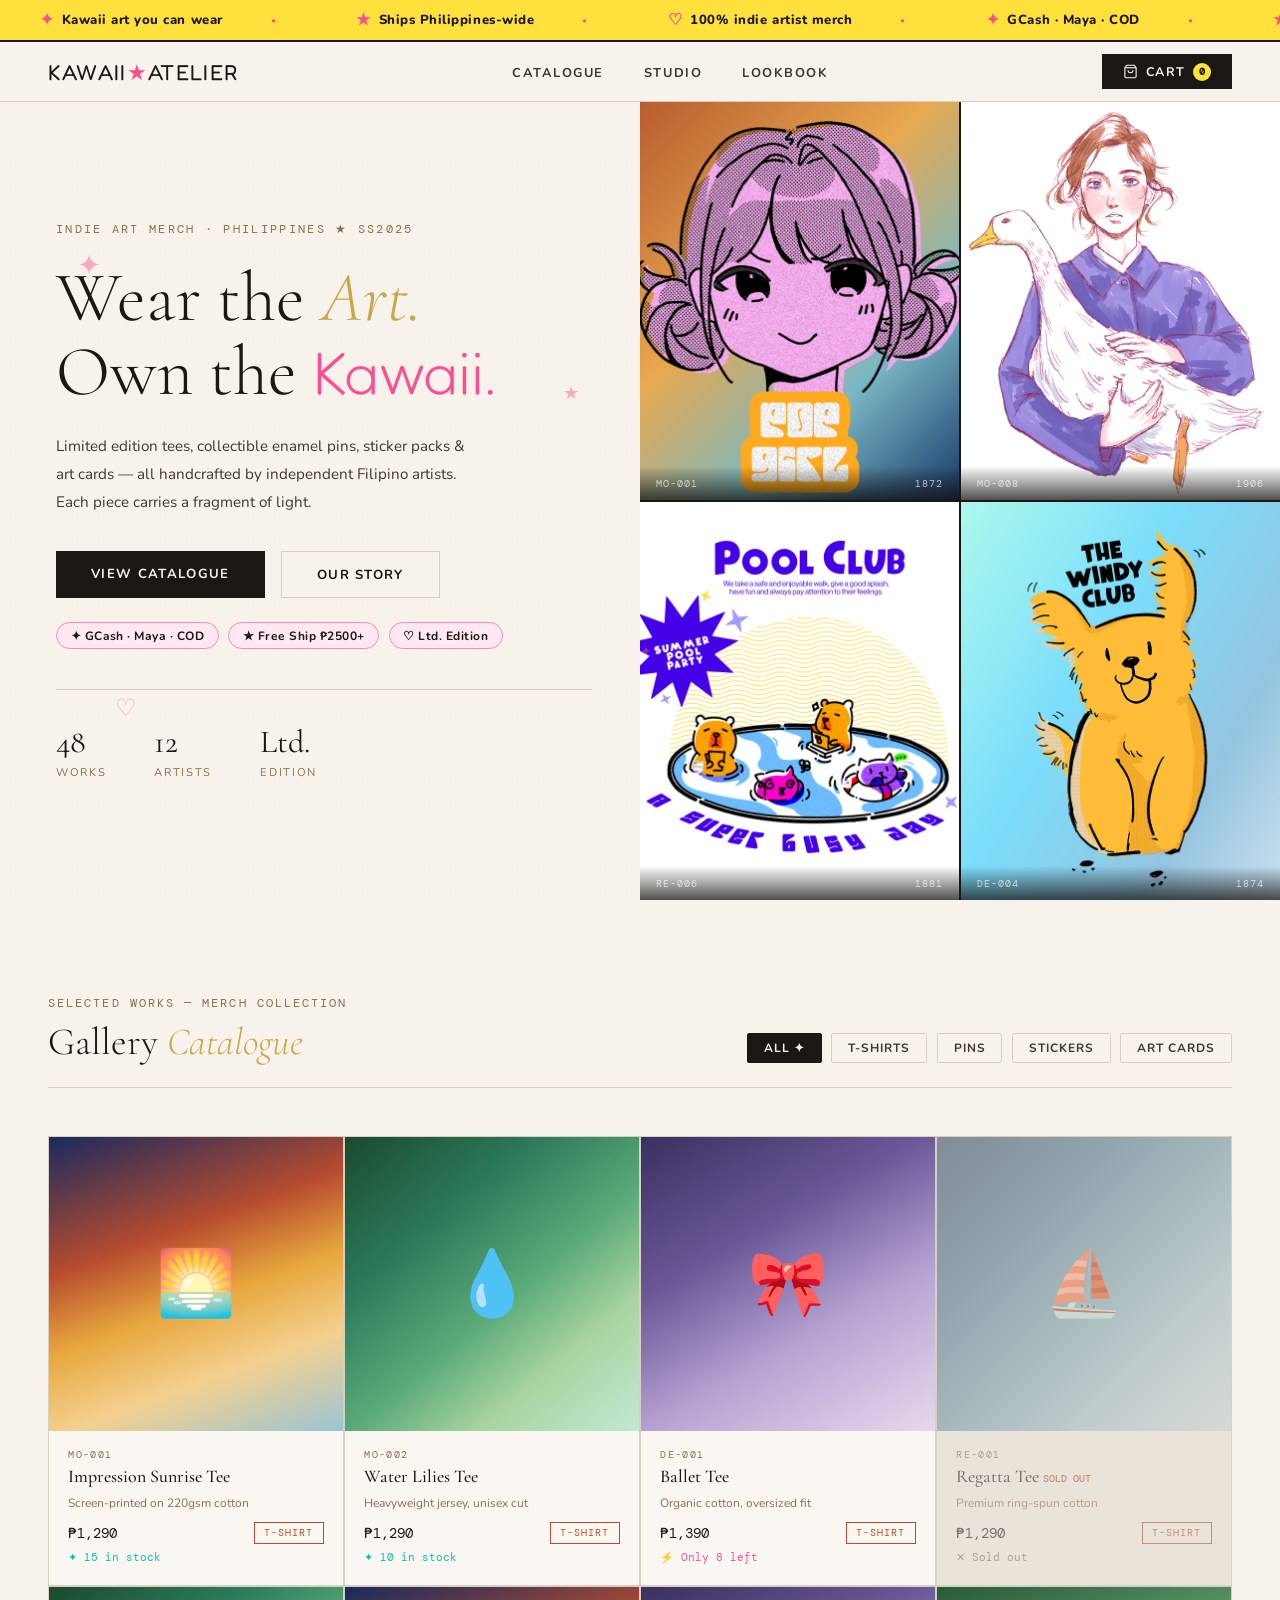
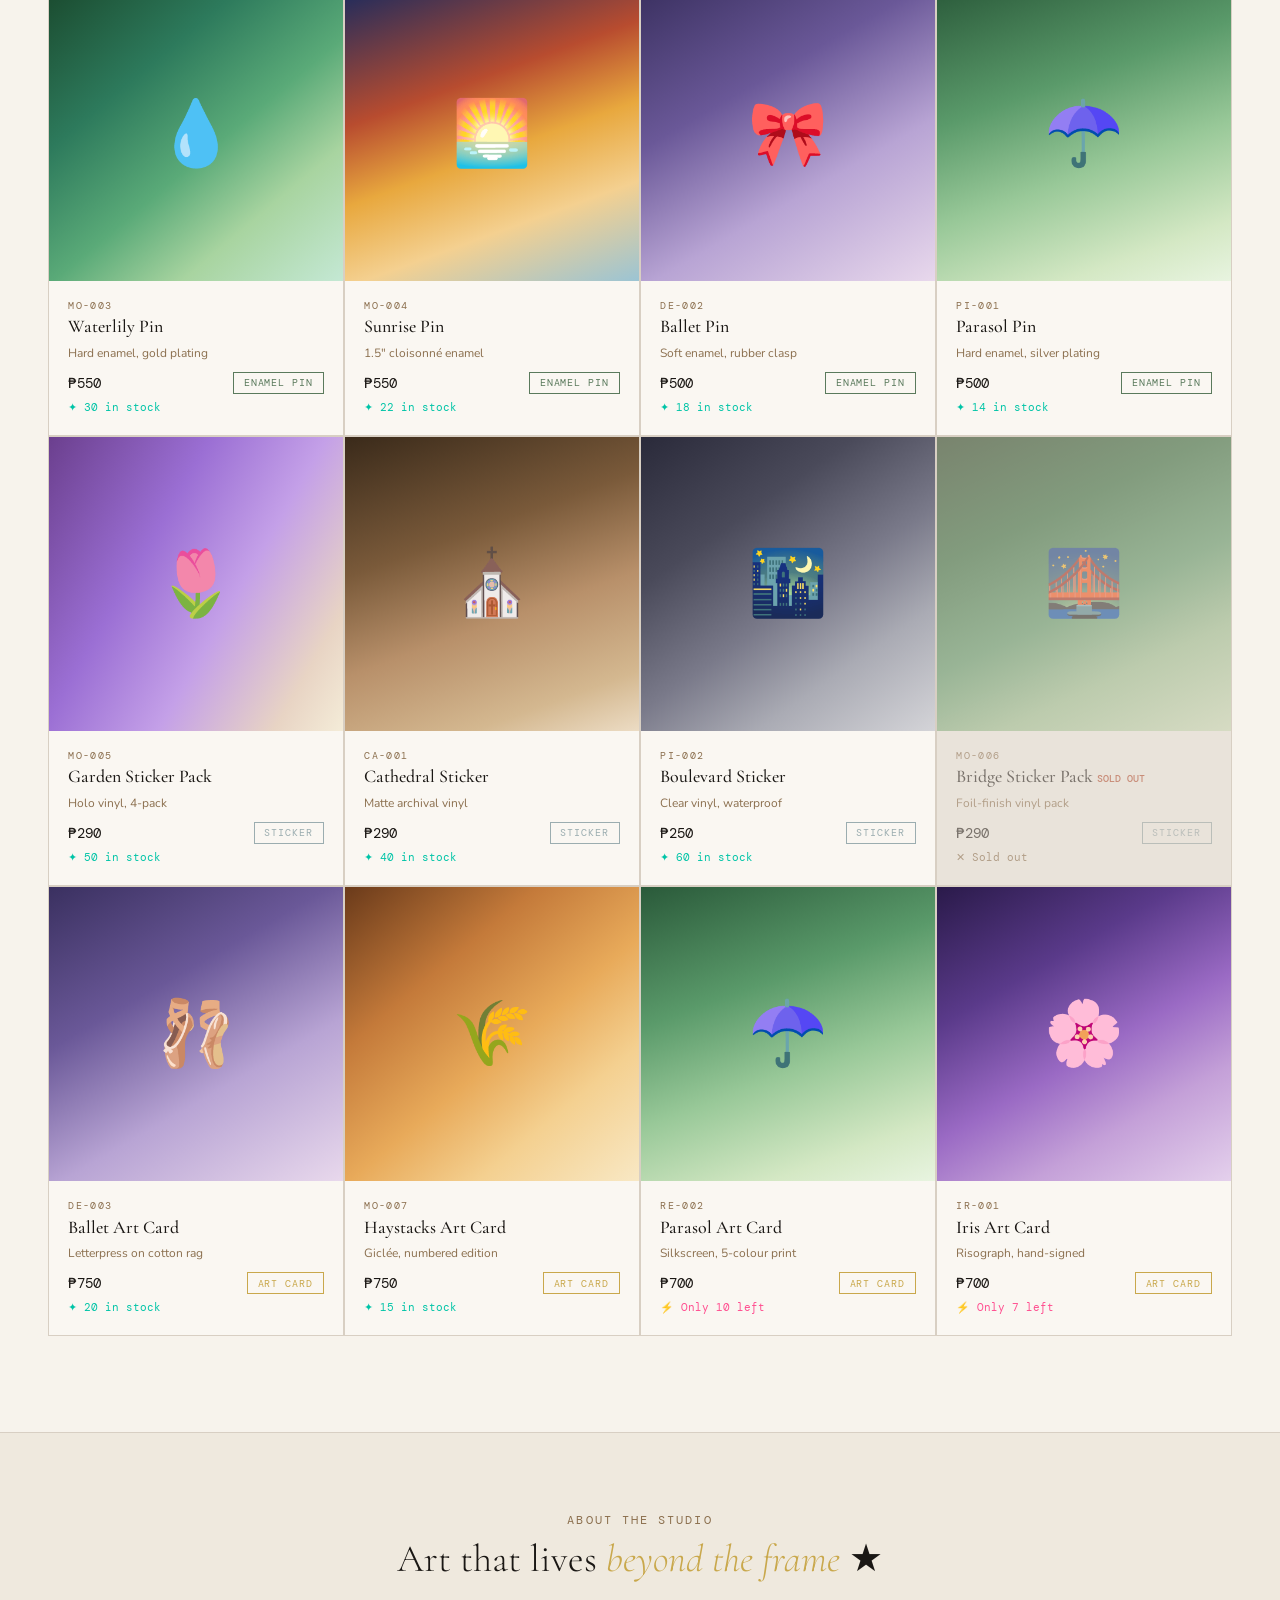
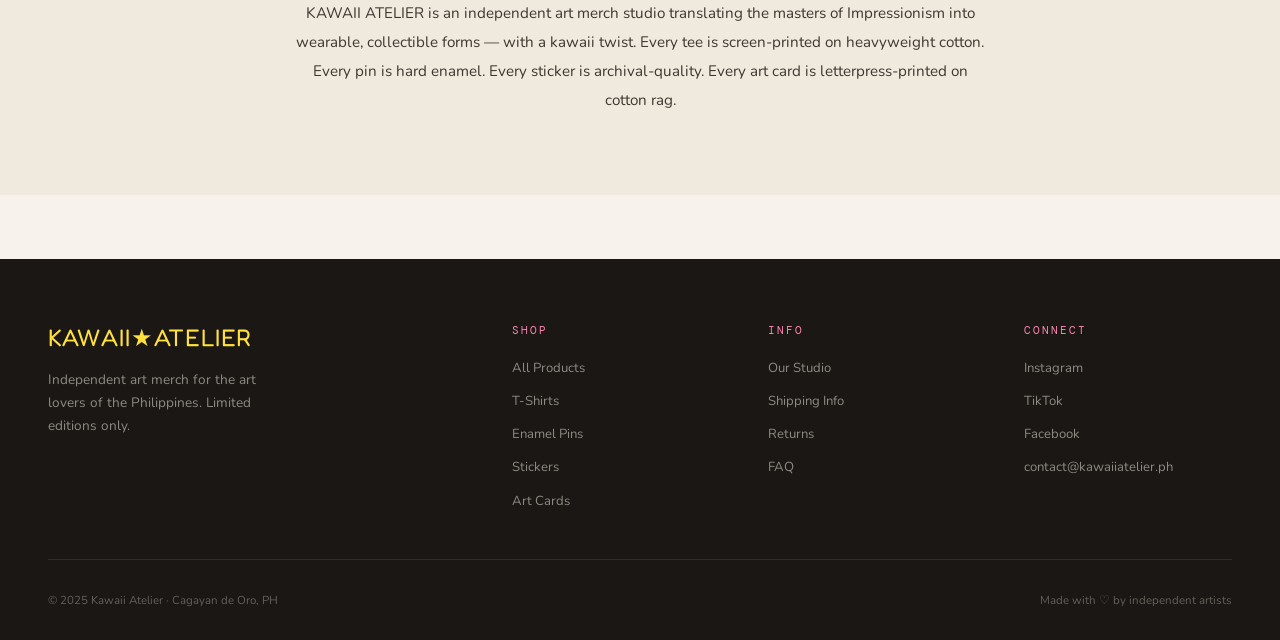
==== commit a3507de1: "heroimg" ====
--- a/frontend/index.html
+++ b/frontend/index.html
@@ -12,14 +12,13 @@
 
 <!-- TICKER BANNER -->
 <div class="ticker-wrap">
-  <div class="ticker-track" id="tickerTrack">
+  <div class="ticker-track">
     <span class="tick-item"><span class="tick-icon">✦</span> Kawaii art you can wear</span>
     <span class="tick-item"><span class="tick-icon">★</span> Ships Philippines-wide</span>
     <span class="tick-item"><span class="tick-icon">♡</span> 100% indie artist merch</span>
     <span class="tick-item"><span class="tick-icon">✦</span> GCash · Maya · COD</span>
     <span class="tick-item"><span class="tick-icon">★</span> Free Shipping over ₱2500</span>
     <span class="tick-item"><span class="tick-icon">♡</span> Hand-crafted limited editions</span>
-    <!-- Duplicated for seamless loop -->
     <span class="tick-item"><span class="tick-icon">✦</span> Kawaii art you can wear</span>
     <span class="tick-item"><span class="tick-icon">★</span> Ships Philippines-wide</span>
     <span class="tick-item"><span class="tick-icon">♡</span> 100% indie artist merch</span>
@@ -39,7 +38,11 @@
   </ul>
   <div class="nav-right">
     <button class="cart-btn" onclick="toggleCart()">
-      <svg width="15" height="15" viewBox="0 0 24 24" fill="none" stroke="currentColor" stroke-width="1.8"><path d="M6 2L3 6v14a2 2 0 002 2h14a2 2 0 002-2V6l-3-4z"/><line x1="3" y1="6" x2="21" y2="6"/><path d="M16 10a4 4 0 01-8 0"/></svg>
+      <svg width="15" height="15" viewBox="0 0 24 24" fill="none" stroke="currentColor" stroke-width="1.8">
+        <path d="M6 2L3 6v14a2 2 0 002 2h14a2 2 0 002-2V6l-3-4z"/>
+        <line x1="3" y1="6" x2="21" y2="6"/>
+        <path d="M16 10a4 4 0 01-8 0"/>
+      </svg>
       Cart
       <span class="cart-count" id="cartCount">0</span>
     </button>
@@ -84,26 +87,34 @@
 
   <div class="hero-right">
     <div class="hero-grid-cell">
-      <div class="art-placeholder h1"><span class="art-text">POOL CLUB</span>
-        <img src="assets/poolclubcover.png" alt="t-shirt" class="art-placeholder h1">
+      <div class="art-placeholder h1">
+        <img src="../assets/pgcover.png" alt="Pop Girl" class="hero-img"
+          onerror="this.style.display='none';this.nextElementSibling.style.display='flex'">
+        <span class="hero-img-fallback" style="display:none"><span class="art-emoji">🎀</span><span class="art-text">POP GIRL</span></span>
       </div>
       <div class="art-label-overlay"><span>MO-001</span><span>1872</span></div>
     </div>
     <div class="hero-grid-cell">
-      <div class="art-placeholder h2"><span class="art-text">FARM GIRL</span>
-        <img src="assets/girlduckcover.png" alt="t-shirt" class="art-placeholder h2">
+      <div class="art-placeholder h2">
+        <img src="../assets/girlduckcover.png" alt="Farm Girl" class="hero-img"
+          onerror="this.style.display='none';this.nextElementSibling.style.display='flex'">
+        <span class="hero-img-fallback" style="display:none"><span class="art-emoji">🦢</span><span class="art-text">FARM GIRL</span></span>
       </div>
       <div class="art-label-overlay"><span>MO-008</span><span>1906</span></div>
     </div>
     <div class="hero-grid-cell">
-      <div class="art-placeholder h3"><span class="art-text">POP GIRL</span>
-        <img src="assets/popgirlcover.png" alt="t-shirt" class="art-placeholder h3">
+      <div class="art-placeholder h3">
+        <img src="../assets/poolclubcover.png" alt="Pool Club" class="hero-img"
+          onerror="this.style.display='none';this.nextElementSibling.style.display='flex'">
+        <span class="hero-img-fallback" style="display:none"><span class="art-emoji">🌊</span><span class="art-text">POOL CLUB</span></span>
       </div>
       <div class="art-label-overlay"><span>RE-006</span><span>1881</span></div>
     </div>
     <div class="hero-grid-cell">
-      <div class="art-placeholder h4"><span class="art-text">WINDY CLUB</span>
-        <img src="assets/windyclubcover.png" alt="t-shirt" class="art-placeholder h4">
+      <div class="art-placeholder h4">
+        <img src="../assets/windyclubcover.png" alt="Windy Club" class="hero-img"
+          onerror="this.style.display='none';this.nextElementSibling.style.display='flex'">
+        <span class="hero-img-fallback" style="display:none"><span class="art-emoji">🐾</span><span class="art-text">WINDY CLUB</span></span>
       </div>
       <div class="art-label-overlay"><span>DE-004</span><span>1874</span></div>
     </div>
@@ -125,7 +136,443 @@
       <button class="filter-btn" onclick="filterProducts('artcard',this)">Art Cards</button>
     </div>
   </div>
-  <div class="product-grid" id="productGrid"></div>
+
+  <!-- ─────────────────────────────────────────
+       PRODUCT GRID — hardcoded, DB-ready
+       Images live in: assets/<filename>
+       onerror fallback shows gradient + emoji
+       data-type drives the JS filter
+  ──────────────────────────────────────────── -->
+  <div class="product-grid" id="productGrid">
+
+
+    <!-- ══════ T-SHIRTS ══════ -->
+
+    <!-- ts-001 · Impression Sunrise Tee -->
+    <div class="product-card" id="card-ts-001" data-type="tshirt">
+      <div class="card-img">
+        <div class="card-img-inner art-sunrise">
+          <img
+            src="assets/ts-sunrise.jpg"
+            alt="Impression Sunrise Tee"
+            class="card-product-img"
+            onerror="this.style.display='none';this.nextElementSibling.style.display='flex'"
+          >
+          <span class="card-img-fallback" style="display:none">🌅</span>
+        </div>
+      </div>
+      <div class="card-body">
+        <div class="card-code">MO-001</div>
+        <div class="card-name">Impression Sunrise Tee</div>
+        <div class="card-desc">Screen-printed on 220gsm cotton</div>
+        <div class="card-footer">
+          <span class="card-price">₱1,290</span>
+          <span class="card-tag tag-tshirt">T-Shirt</span>
+        </div>
+        <div class="card-stock stock-ok">✦ 15 in stock</div>
+      </div>
+      <button class="card-add-btn" onclick="addToCart('ts-001')">★ Add to Cart</button>
+    </div>
+
+    <!-- ts-002 · Water Lilies Tee -->
+    <div class="product-card" id="card-ts-002" data-type="tshirt">
+      <div class="card-img">
+        <div class="card-img-inner art-waterlily">
+          <img
+            src="assets/ts-waterlily.jpg"
+            alt="Water Lilies Tee"
+            class="card-product-img"
+            onerror="this.style.display='none';this.nextElementSibling.style.display='flex'"
+          >
+          <span class="card-img-fallback" style="display:none">💧</span>
+        </div>
+      </div>
+      <div class="card-body">
+        <div class="card-code">MO-002</div>
+        <div class="card-name">Water Lilies Tee</div>
+        <div class="card-desc">Heavyweight jersey, unisex cut</div>
+        <div class="card-footer">
+          <span class="card-price">₱1,290</span>
+          <span class="card-tag tag-tshirt">T-Shirt</span>
+        </div>
+        <div class="card-stock stock-ok">✦ 10 in stock</div>
+      </div>
+      <button class="card-add-btn" onclick="addToCart('ts-002')">★ Add to Cart</button>
+    </div>
+
+    <!-- ts-003 · Ballet Tee -->
+    <div class="product-card" id="card-ts-003" data-type="tshirt">
+      <div class="card-img">
+        <div class="card-img-inner art-ballet">
+          <img
+            src="assets/ts-ballet.jpg"
+            alt="Ballet Tee"
+            class="card-product-img"
+            onerror="this.style.display='none';this.nextElementSibling.style.display='flex'"
+          >
+          <span class="card-img-fallback" style="display:none">🎀</span>
+        </div>
+      </div>
+      <div class="card-body">
+        <div class="card-code">DE-001</div>
+        <div class="card-name">Ballet Tee</div>
+        <div class="card-desc">Organic cotton, oversized fit</div>
+        <div class="card-footer">
+          <span class="card-price">₱1,390</span>
+          <span class="card-tag tag-tshirt">T-Shirt</span>
+        </div>
+        <div class="card-stock stock-low">⚡ Only 8 left</div>
+      </div>
+      <button class="card-add-btn" onclick="addToCart('ts-003')">★ Add to Cart</button>
+    </div>
+
+    <!-- ts-004 · Regatta Tee — SOLD OUT -->
+    <div class="product-card out-of-stock" id="card-ts-004" data-type="tshirt">
+      <div class="card-img">
+        <div class="card-img-inner art-boating">
+          <img
+            src="assets/ts-regatta.jpg"
+            alt="Regatta Tee"
+            class="card-product-img"
+            onerror="this.style.display='none';this.nextElementSibling.style.display='flex'"
+          >
+          <span class="card-img-fallback" style="display:none">⛵</span>
+        </div>
+      </div>
+      <div class="card-body">
+        <div class="card-code">RE-001</div>
+        <div class="card-name">Regatta Tee <span style="font-family:var(--mono);font-size:.65rem;color:var(--rust)">SOLD OUT</span></div>
+        <div class="card-desc">Premium ring-spun cotton</div>
+        <div class="card-footer">
+          <span class="card-price">₱1,290</span>
+          <span class="card-tag tag-tshirt">T-Shirt</span>
+        </div>
+        <div class="card-stock">✕ Sold out</div>
+      </div>
+    </div>
+
+
+    <!-- ══════ ENAMEL PINS ══════ -->
+
+    <!-- pn-001 · Waterlily Pin -->
+    <div class="product-card" id="card-pn-001" data-type="pin">
+      <div class="card-img">
+        <div class="card-img-inner art-waterlily">
+          <img
+            src="assets/pn-waterlily.jpg"
+            alt="Waterlily Pin"
+            class="card-product-img"
+            onerror="this.style.display='none';this.nextElementSibling.style.display='flex'"
+          >
+          <span class="card-img-fallback" style="display:none">💧</span>
+        </div>
+      </div>
+      <div class="card-body">
+        <div class="card-code">MO-003</div>
+        <div class="card-name">Waterlily Pin</div>
+        <div class="card-desc">Hard enamel, gold plating</div>
+        <div class="card-footer">
+          <span class="card-price">₱550</span>
+          <span class="card-tag tag-pin">Enamel Pin</span>
+        </div>
+        <div class="card-stock stock-ok">✦ 30 in stock</div>
+      </div>
+      <button class="card-add-btn" onclick="addToCart('pn-001')">★ Add to Cart</button>
+    </div>
+
+    <!-- pn-002 · Sunrise Pin -->
+    <div class="product-card" id="card-pn-002" data-type="pin">
+      <div class="card-img">
+        <div class="card-img-inner art-sunrise">
+          <img
+            src="assets/pn-sunrise.jpg"
+            alt="Sunrise Pin"
+            class="card-product-img"
+            onerror="this.style.display='none';this.nextElementSibling.style.display='flex'"
+          >
+          <span class="card-img-fallback" style="display:none">🌅</span>
+        </div>
+      </div>
+      <div class="card-body">
+        <div class="card-code">MO-004</div>
+        <div class="card-name">Sunrise Pin</div>
+        <div class="card-desc">1.5" cloisonné enamel</div>
+        <div class="card-footer">
+          <span class="card-price">₱550</span>
+          <span class="card-tag tag-pin">Enamel Pin</span>
+        </div>
+        <div class="card-stock stock-ok">✦ 22 in stock</div>
+      </div>
+      <button class="card-add-btn" onclick="addToCart('pn-002')">★ Add to Cart</button>
+    </div>
+
+    <!-- pn-003 · Ballet Pin -->
+    <div class="product-card" id="card-pn-003" data-type="pin">
+      <div class="card-img">
+        <div class="card-img-inner art-ballet">
+          <img
+            src="assets/pn-ballet.jpg"
+            alt="Ballet Pin"
+            class="card-product-img"
+            onerror="this.style.display='none';this.nextElementSibling.style.display='flex'"
+          >
+          <span class="card-img-fallback" style="display:none">🎀</span>
+        </div>
+      </div>
+      <div class="card-body">
+        <div class="card-code">DE-002</div>
+        <div class="card-name">Ballet Pin</div>
+        <div class="card-desc">Soft enamel, rubber clasp</div>
+        <div class="card-footer">
+          <span class="card-price">₱500</span>
+          <span class="card-tag tag-pin">Enamel Pin</span>
+        </div>
+        <div class="card-stock stock-ok">✦ 18 in stock</div>
+      </div>
+      <button class="card-add-btn" onclick="addToCart('pn-003')">★ Add to Cart</button>
+    </div>
+
+    <!-- pn-004 · Parasol Pin -->
+    <div class="product-card" id="card-pn-004" data-type="pin">
+      <div class="card-img">
+        <div class="card-img-inner art-parasol">
+          <img
+            src="assets/pn-parasol.jpg"
+            alt="Parasol Pin"
+            class="card-product-img"
+            onerror="this.style.display='none';this.nextElementSibling.style.display='flex'"
+          >
+          <span class="card-img-fallback" style="display:none">☂️</span>
+        </div>
+      </div>
+      <div class="card-body">
+        <div class="card-code">PI-001</div>
+        <div class="card-name">Parasol Pin</div>
+        <div class="card-desc">Hard enamel, silver plating</div>
+        <div class="card-footer">
+          <span class="card-price">₱500</span>
+          <span class="card-tag tag-pin">Enamel Pin</span>
+        </div>
+        <div class="card-stock stock-ok">✦ 14 in stock</div>
+      </div>
+      <button class="card-add-btn" onclick="addToCart('pn-004')">★ Add to Cart</button>
+    </div>
+
+
+    <!-- ══════ STICKERS ══════ -->
+
+    <!-- st-001 · Garden Sticker Pack -->
+    <div class="product-card" id="card-st-001" data-type="sticker">
+      <div class="card-img">
+        <div class="card-img-inner art-garden">
+          <img
+            src="assets/st-garden.jpg"
+            alt="Garden Sticker Pack"
+            class="card-product-img"
+            onerror="this.style.display='none';this.nextElementSibling.style.display='flex'"
+          >
+          <span class="card-img-fallback" style="display:none">🌷</span>
+        </div>
+      </div>
+      <div class="card-body">
+        <div class="card-code">MO-005</div>
+        <div class="card-name">Garden Sticker Pack</div>
+        <div class="card-desc">Holo vinyl, 4-pack</div>
+        <div class="card-footer">
+          <span class="card-price">₱290</span>
+          <span class="card-tag tag-sticker">Sticker</span>
+        </div>
+        <div class="card-stock stock-ok">✦ 50 in stock</div>
+      </div>
+      <button class="card-add-btn" onclick="addToCart('st-001')">★ Add to Cart</button>
+    </div>
+
+    <!-- st-002 · Cathedral Sticker -->
+    <div class="product-card" id="card-st-002" data-type="sticker">
+      <div class="card-img">
+        <div class="card-img-inner art-rouen">
+          <img
+            src="assets/st-cathedral.jpg"
+            alt="Cathedral Sticker"
+            class="card-product-img"
+            onerror="this.style.display='none';this.nextElementSibling.style.display='flex'"
+          >
+          <span class="card-img-fallback" style="display:none">⛪</span>
+        </div>
+      </div>
+      <div class="card-body">
+        <div class="card-code">CA-001</div>
+        <div class="card-name">Cathedral Sticker</div>
+        <div class="card-desc">Matte archival vinyl</div>
+        <div class="card-footer">
+          <span class="card-price">₱290</span>
+          <span class="card-tag tag-sticker">Sticker</span>
+        </div>
+        <div class="card-stock stock-ok">✦ 40 in stock</div>
+      </div>
+      <button class="card-add-btn" onclick="addToCart('st-002')">★ Add to Cart</button>
+    </div>
+
+    <!-- st-003 · Boulevard Sticker -->
+    <div class="product-card" id="card-st-003" data-type="sticker">
+      <div class="card-img">
+        <div class="card-img-inner art-boulevard">
+          <img
+            src="assets/st-boulevard.jpg"
+            alt="Boulevard Sticker"
+            class="card-product-img"
+            onerror="this.style.display='none';this.nextElementSibling.style.display='flex'"
+          >
+          <span class="card-img-fallback" style="display:none">🌃</span>
+        </div>
+      </div>
+      <div class="card-body">
+        <div class="card-code">PI-002</div>
+        <div class="card-name">Boulevard Sticker</div>
+        <div class="card-desc">Clear vinyl, waterproof</div>
+        <div class="card-footer">
+          <span class="card-price">₱250</span>
+          <span class="card-tag tag-sticker">Sticker</span>
+        </div>
+        <div class="card-stock stock-ok">✦ 60 in stock</div>
+      </div>
+      <button class="card-add-btn" onclick="addToCart('st-003')">★ Add to Cart</button>
+    </div>
+
+    <!-- st-004 · Bridge Sticker Pack — SOLD OUT -->
+    <div class="product-card out-of-stock" id="card-st-004" data-type="sticker">
+      <div class="card-img">
+        <div class="card-img-inner art-bridge">
+          <img
+            src="assets/st-bridge.jpg"
+            alt="Bridge Sticker Pack"
+            class="card-product-img"
+            onerror="this.style.display='none';this.nextElementSibling.style.display='flex'"
+          >
+          <span class="card-img-fallback" style="display:none">🌉</span>
+        </div>
+      </div>
+      <div class="card-body">
+        <div class="card-code">MO-006</div>
+        <div class="card-name">Bridge Sticker Pack <span style="font-family:var(--mono);font-size:.65rem;color:var(--rust)">SOLD OUT</span></div>
+        <div class="card-desc">Foil-finish vinyl pack</div>
+        <div class="card-footer">
+          <span class="card-price">₱290</span>
+          <span class="card-tag tag-sticker">Sticker</span>
+        </div>
+        <div class="card-stock">✕ Sold out</div>
+      </div>
+    </div>
+
+
+    <!-- ══════ ART CARDS ══════ -->
+
+    <!-- ac-001 · Ballet Art Card -->
+    <div class="product-card" id="card-ac-001" data-type="artcard">
+      <div class="card-img">
+        <div class="card-img-inner art-ballet">
+          <img
+            src="assets/ac-ballet.jpg"
+            alt="Ballet Art Card"
+            class="card-product-img"
+            onerror="this.style.display='none';this.nextElementSibling.style.display='flex'"
+          >
+          <span class="card-img-fallback" style="display:none">🩰</span>
+        </div>
+      </div>
+      <div class="card-body">
+        <div class="card-code">DE-003</div>
+        <div class="card-name">Ballet Art Card</div>
+        <div class="card-desc">Letterpress on cotton rag</div>
+        <div class="card-footer">
+          <span class="card-price">₱750</span>
+          <span class="card-tag tag-artcard">Art Card</span>
+        </div>
+        <div class="card-stock stock-ok">✦ 20 in stock</div>
+      </div>
+      <button class="card-add-btn" onclick="addToCart('ac-001')">★ Add to Cart</button>
+    </div>
+
+    <!-- ac-002 · Haystacks Art Card -->
+    <div class="product-card" id="card-ac-002" data-type="artcard">
+      <div class="card-img">
+        <div class="card-img-inner art-haystacks">
+          <img
+            src="assets/ac-haystacks.jpg"
+            alt="Haystacks Art Card"
+            class="card-product-img"
+            onerror="this.style.display='none';this.nextElementSibling.style.display='flex'"
+          >
+          <span class="card-img-fallback" style="display:none">🌾</span>
+        </div>
+      </div>
+      <div class="card-body">
+        <div class="card-code">MO-007</div>
+        <div class="card-name">Haystacks Art Card</div>
+        <div class="card-desc">Giclée, numbered edition</div>
+        <div class="card-footer">
+          <span class="card-price">₱750</span>
+          <span class="card-tag tag-artcard">Art Card</span>
+        </div>
+        <div class="card-stock stock-ok">✦ 15 in stock</div>
+      </div>
+      <button class="card-add-btn" onclick="addToCart('ac-002')">★ Add to Cart</button>
+    </div>
+
+    <!-- ac-003 · Parasol Art Card -->
+    <div class="product-card" id="card-ac-003" data-type="artcard">
+      <div class="card-img">
+        <div class="card-img-inner art-parasol">
+          <img
+            src="assets/ac-parasol.jpg"
+            alt="Parasol Art Card"
+            class="card-product-img"
+            onerror="this.style.display='none';this.nextElementSibling.style.display='flex'"
+          >
+          <span class="card-img-fallback" style="display:none">☂️</span>
+        </div>
+      </div>
+      <div class="card-body">
+        <div class="card-code">RE-002</div>
+        <div class="card-name">Parasol Art Card</div>
+        <div class="card-desc">Silkscreen, 5-colour print</div>
+        <div class="card-footer">
+          <span class="card-price">₱700</span>
+          <span class="card-tag tag-artcard">Art Card</span>
+        </div>
+        <div class="card-stock stock-low">⚡ Only 10 left</div>
+      </div>
+      <button class="card-add-btn" onclick="addToCart('ac-003')">★ Add to Cart</button>
+    </div>
+
+    <!-- ac-004 · Iris Art Card -->
+    <div class="product-card" id="card-ac-004" data-type="artcard">
+      <div class="card-img">
+        <div class="card-img-inner art-iris">
+          <img
+            src="assets/ac-iris.jpg"
+            alt="Iris Art Card"
+            class="card-product-img"
+            onerror="this.style.display='none';this.nextElementSibling.style.display='flex'"
+          >
+          <span class="card-img-fallback" style="display:none">🌸</span>
+        </div>
+      </div>
+      <div class="card-body">
+        <div class="card-code">IR-001</div>
+        <div class="card-name">Iris Art Card</div>
+        <div class="card-desc">Risograph, hand-signed</div>
+        <div class="card-footer">
+          <span class="card-price">₱700</span>
+          <span class="card-tag tag-artcard">Art Card</span>
+        </div>
+        <div class="card-stock stock-low">⚡ Only 7 left</div>
+      </div>
+      <button class="card-add-btn" onclick="addToCart('ac-004')">★ Add to Cart</button>
+    </div>
+
+
+  </div><!-- /product-grid -->
 </section>
 
 <!-- ABOUT -->
@@ -216,6 +663,7 @@
         <button class="step-tab" onclick="goStep(3)">03 · Confirm</button>
       </div>
       <div id="checkoutForm">
+
         <!-- Step 1: Address -->
         <div class="form-section active" id="step1">
           <div class="form-row">
@@ -299,27 +747,25 @@
               <span id="confirmTotal"></span>
             </div>
           </div>
-
           <div class="confirm-section">
             <p class="section-meta" style="margin-bottom:.5rem">📍 Delivering to</p>
             <p id="confirmAddress" style="font-size:.9rem;color:var(--ink2);line-height:1.6;margin-bottom:1rem;"></p>
             <p class="section-meta" style="margin-bottom:.3rem">💳 Payment</p>
             <p style="font-size:.9rem;color:var(--ink2);margin-bottom:1rem;">Cash on Delivery (COD)</p>
           </div>
-
           <div class="confirm-notice" style="background:var(--cream2);border:1px solid var(--border);padding:1rem;border-radius:4px;margin-bottom:1.5rem;">
             <p style="font-size:.8rem;color:var(--warm);line-height:1.6;margin:0;">
-              By placing this order, you agree to our terms. Orders are shipped Philippines-wide via local couriers. 
-              Estimated delivery: 3-7 business days for Metro Manila, 5-10 days for provincial areas.
+              By placing this order, you agree to our terms. Orders are shipped Philippines-wide via local couriers.
+              Estimated delivery: 3–7 business days for Metro Manila, 5–10 days for provincial areas.
             </p>
           </div>
-
           <div class="form-actions">
             <button class="btn-form-back" onclick="goStep(2)">← Back</button>
             <button class="btn-form-next" onclick="placeOrder()">Place Order ★</button>
           </div>
         </div>
-      </div>
+
+      </div><!-- /checkoutForm -->
 
       <!-- Success View -->
       <div class="success-view" id="successView">
--- a/frontend/styles.css
+++ b/frontend/styles.css
@@ -369,9 +369,9 @@
 }
 /* Art fills */
 .h1{background:linear-gradient(135deg,#b85c30 0%,#e8a84e 40%,#7ab8c4 70%,#1a3a6b 100%)}
-.h2{background:linear-gradient(160deg,#2d5a35 0%,#6baa6e 35%,#a8d4a0 65%,#d4e8c2 100%)}
-.h3{background:linear-gradient(120deg,#1e4060 0%,#3d7ab8 40%,#94c4e0 75%,#cce0ef 100%)}
-.h4{background:linear-gradient(150deg,#6b3f1e 0%,#a8704e 35%,#d4a87a 65%,#e8d4b0 100%)}
+.h2{background:linear-gradient(150deg,#6b3f1e 0%,#a8704e 35%,#d4a87a 65%,#e8d4b0 100%)}
+.h3{background:linear-gradient(160deg,#e9eea1 0%,#6baa6e 35%,#a8d4a0 65%,#d4e8c2 100%)}
+.h4{background:linear-gradient(120deg,#acf9ed 0%,#7bddfb 40%,#94c4e0 75%,#cce0ef 100%)}
 
 /* ════════════════════════════════
    CATALOGUE
@@ -862,85 +862,30 @@
   .nav-links{display:none}
 }
 
-
-/* ORDER CONFIRMATION STYLES */
-
-.confirm-section {
-  background: var(--card);
-  border: 1px solid var(--border);
-  padding: 1.4rem;
-  margin-bottom: 1.5rem;
-}
-.confirm-items {
-  display: flex;
-  flex-direction: column;
-  gap: .8rem;
-}
-.confirm-item {
-  display: flex;
-  align-items: center;
-  gap: 1rem;
-  padding: .8rem 0;
-  border-bottom: 1px solid var(--border);
-}
-.confirm-item:last-child {
-  border-bottom: none;
-}
-.confirm-item-thumb {
-  width: 50px;
-  height: 50px;
-  border-radius: 4px;
-  display: flex;
-  align-items: center;
-  justify-content: center;
-  font-size: 1.8rem;
-  flex-shrink: 0;
-}
-.confirm-item-info {
-  flex: 1;
-}
-.confirm-item-name {
-  font-family: var(--serif);
-  font-size: .95rem;
-  font-weight: 500;
-  margin-bottom: .2rem;
-}
-.confirm-item-meta {
-  font-family: var(--mono);
-  font-size: .65rem;
-  color: var(--warm);
-  letter-spacing: .1em;
-}
-.confirm-item-price {
-  font-family: var(--mono);
-  font-size: .9rem;
-  color: var(--ink);
-}
-.confirm-divider {
-  height: 1px;
-  background: var(--border);
-  margin: 1rem 0;
-}
-.confirm-row {
-  display: flex;
-  justify-content: space-between;
-  padding: .4rem 0;
-  font-size: .85rem;
-  color: var(--ink2);
-}
-.confirm-row.total {
-  border-top: 1px solid var(--border);
-  margin-top: .5rem;
-  padding-top: .7rem;
-  font-family: var(--mono);
-  font-weight: 700;
-  font-size: 1.05rem;
-  color: var(--ink);
-}
-.cod-note {
-  background: var(--pink3);
-  border: 1.5px solid var(--pink2);
-  padding: 1rem;
-  border-radius: 4px;
-  margin-top: 1rem;
-}
+/* ─── HERO IMAGE (assets/ path) ─────────────── */
+.hero-img{
+  width:100%;height:100%;
+  object-fit:cover;display:block;
+}
+.hero-img-fallback{
+  display:flex;flex-direction:column;
+  align-items:center;justify-content:center;
+  gap:.6rem;width:100%;height:100%;
+}
+
+/* ─── CONFIRM SECTION (step 3 checkout) ─────── */
+.confirm-section{
+  background:var(--cream2);
+  padding:1.2rem 1.4rem;
+  margin-bottom:1rem;
+}
+.confirm-row{
+  display:flex;justify-content:space-between;
+  padding:.38rem 0;font-size:.85rem;
+}
+.confirm-row.total{
+  border-top:1px solid var(--border);
+  margin-top:.5rem;padding-top:.7rem;
+  font-family:var(--mono);font-weight:500;font-size:1rem;
+}
+.confirm-divider{height:1px;background:var(--border);margin:.5rem 0;}
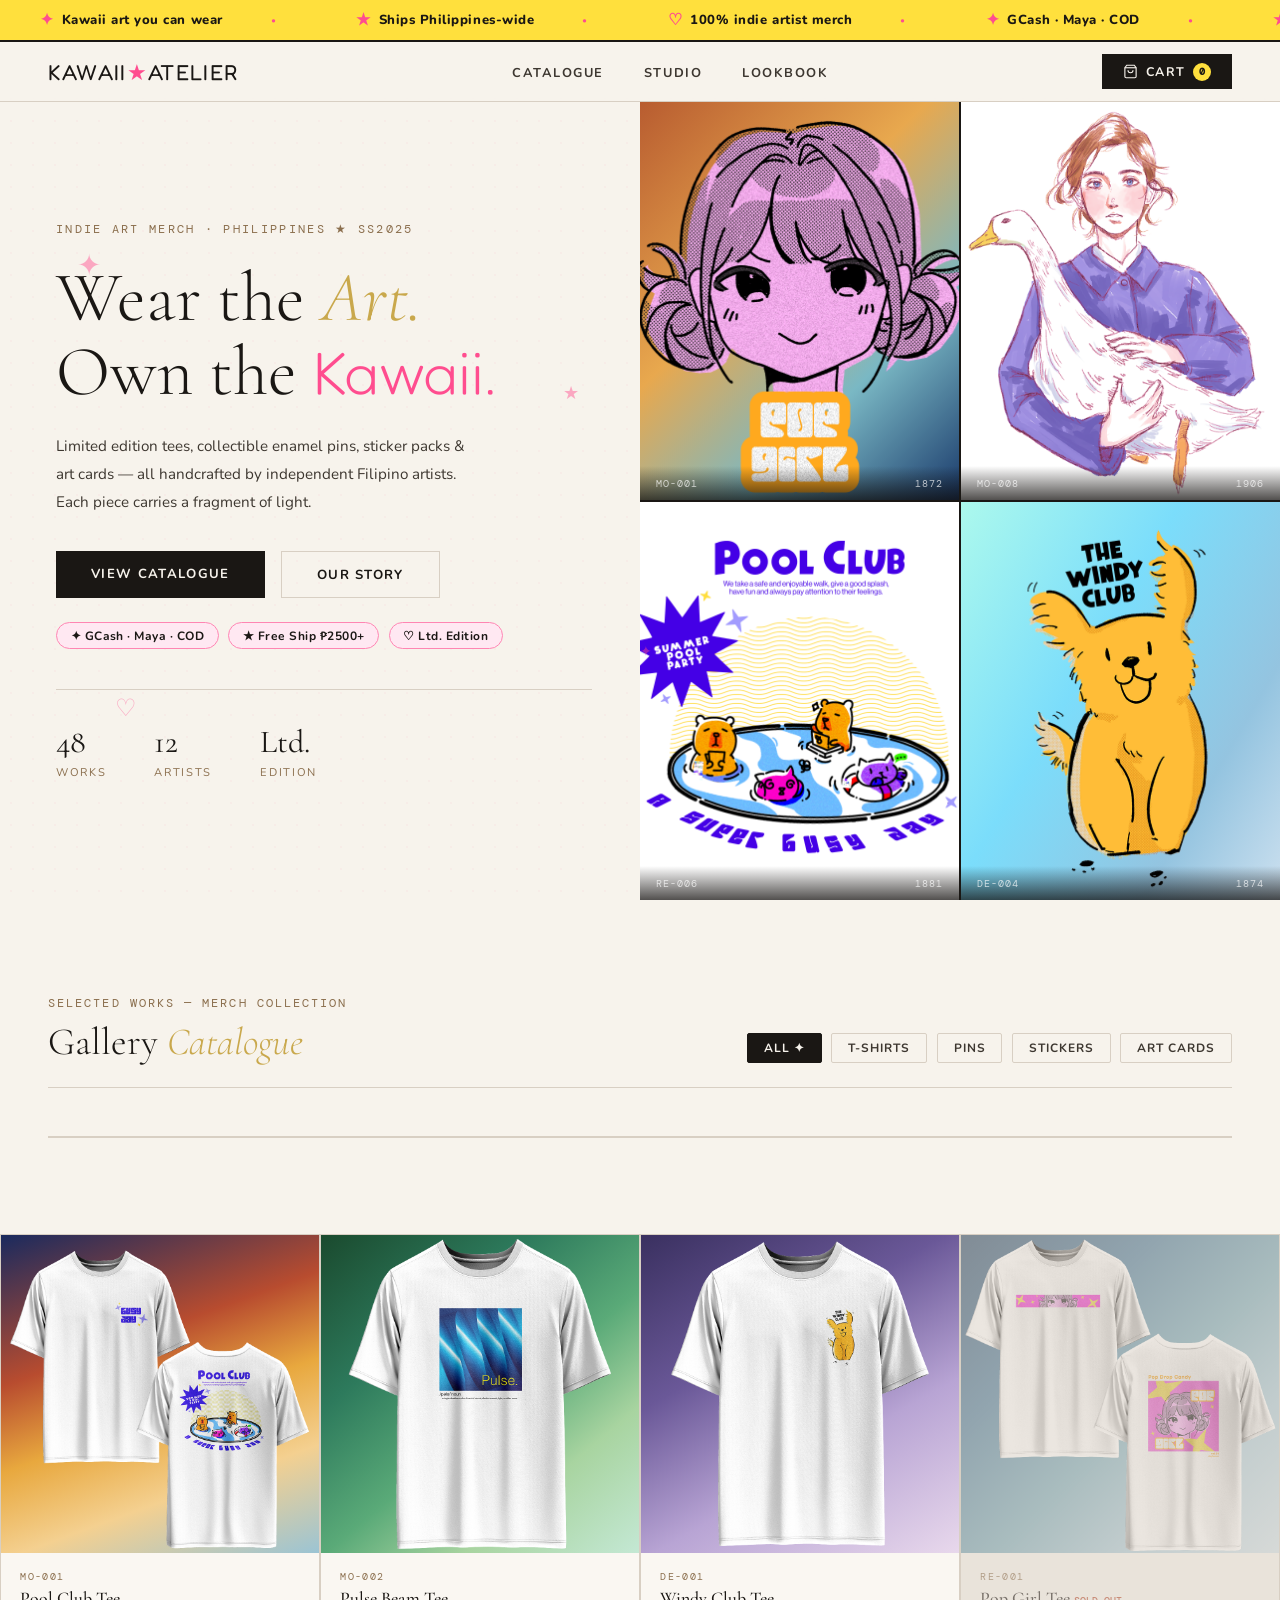
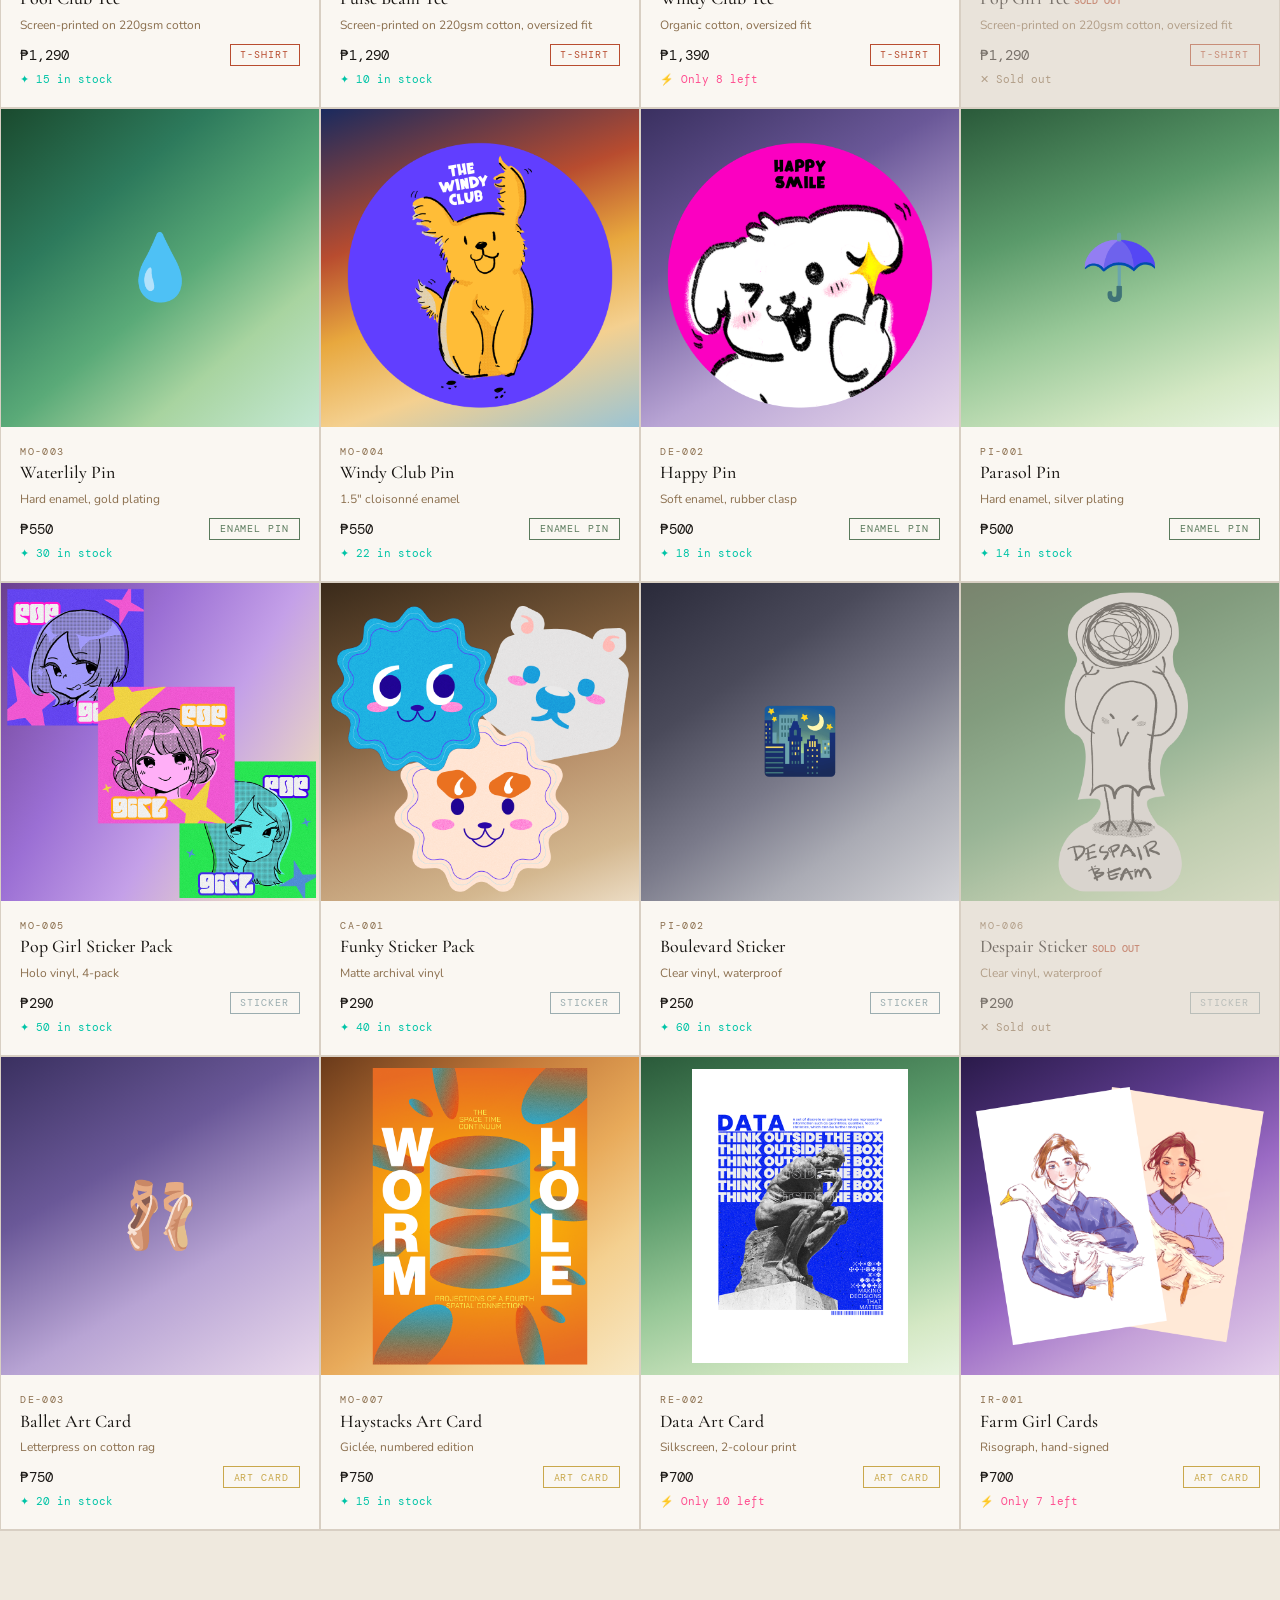
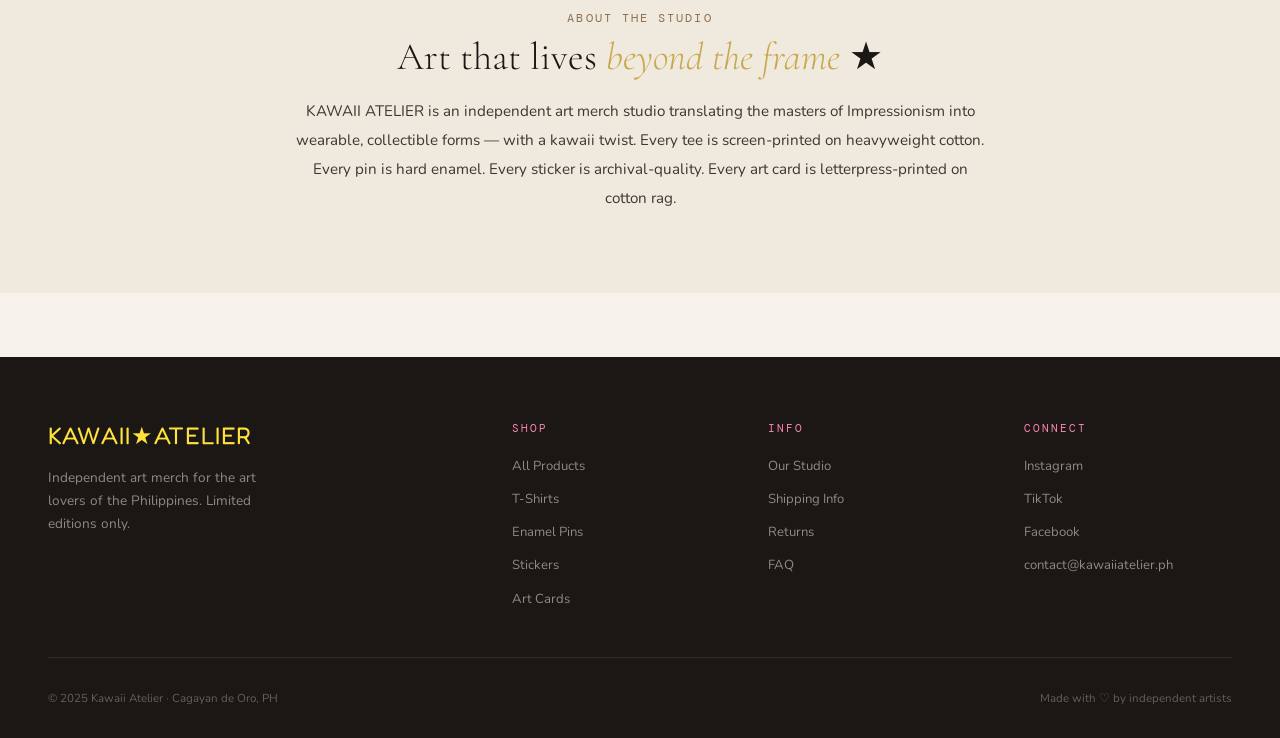
==== commit 28091deb: "frontend" ====
--- a/frontend/index.html
+++ b/frontend/index.html
@@ -12,13 +12,14 @@
 
 <!-- TICKER BANNER -->
 <div class="ticker-wrap">
-  <div class="ticker-track">
+  <div class="ticker-track" id="tickerTrack">
     <span class="tick-item"><span class="tick-icon">✦</span> Kawaii art you can wear</span>
     <span class="tick-item"><span class="tick-icon">★</span> Ships Philippines-wide</span>
     <span class="tick-item"><span class="tick-icon">♡</span> 100% indie artist merch</span>
     <span class="tick-item"><span class="tick-icon">✦</span> GCash · Maya · COD</span>
     <span class="tick-item"><span class="tick-icon">★</span> Free Shipping over ₱2500</span>
     <span class="tick-item"><span class="tick-icon">♡</span> Hand-crafted limited editions</span>
+    <!-- Duplicated for seamless loop -->
     <span class="tick-item"><span class="tick-icon">✦</span> Kawaii art you can wear</span>
     <span class="tick-item"><span class="tick-icon">★</span> Ships Philippines-wide</span>
     <span class="tick-item"><span class="tick-icon">♡</span> 100% indie artist merch</span>
@@ -38,11 +39,7 @@
   </ul>
   <div class="nav-right">
     <button class="cart-btn" onclick="toggleCart()">
-      <svg width="15" height="15" viewBox="0 0 24 24" fill="none" stroke="currentColor" stroke-width="1.8">
-        <path d="M6 2L3 6v14a2 2 0 002 2h14a2 2 0 002-2V6l-3-4z"/>
-        <line x1="3" y1="6" x2="21" y2="6"/>
-        <path d="M16 10a4 4 0 01-8 0"/>
-      </svg>
+      <svg width="15" height="15" viewBox="0 0 24 24" fill="none" stroke="currentColor" stroke-width="1.8"><path d="M6 2L3 6v14a2 2 0 002 2h14a2 2 0 002-2V6l-3-4z"/><line x1="3" y1="6" x2="21" y2="6"/><path d="M16 10a4 4 0 01-8 0"/></svg>
       Cart
       <span class="cart-count" id="cartCount">0</span>
     </button>
@@ -88,7 +85,7 @@
   <div class="hero-right">
     <div class="hero-grid-cell">
       <div class="art-placeholder h1">
-        <img src="../assets/pgcover.png" alt="Pop Girl" class="hero-img"
+        <img src="assets/pgcover.png" alt="Pop Girl" class="hero-img"
           onerror="this.style.display='none';this.nextElementSibling.style.display='flex'">
         <span class="hero-img-fallback" style="display:none"><span class="art-emoji">🎀</span><span class="art-text">POP GIRL</span></span>
       </div>
@@ -96,7 +93,7 @@
     </div>
     <div class="hero-grid-cell">
       <div class="art-placeholder h2">
-        <img src="../assets/girlduckcover.png" alt="Farm Girl" class="hero-img"
+        <img src="assets/girlduckcover.png" alt="Farm Girl" class="hero-img"
           onerror="this.style.display='none';this.nextElementSibling.style.display='flex'">
         <span class="hero-img-fallback" style="display:none"><span class="art-emoji">🦢</span><span class="art-text">FARM GIRL</span></span>
       </div>
@@ -104,7 +101,7 @@
     </div>
     <div class="hero-grid-cell">
       <div class="art-placeholder h3">
-        <img src="../assets/poolclubcover.png" alt="Pool Club" class="hero-img"
+        <img src="assets/poolclubcover.png" alt="Pool Club" class="hero-img"
           onerror="this.style.display='none';this.nextElementSibling.style.display='flex'">
         <span class="hero-img-fallback" style="display:none"><span class="art-emoji">🌊</span><span class="art-text">POOL CLUB</span></span>
       </div>
@@ -112,7 +109,7 @@
     </div>
     <div class="hero-grid-cell">
       <div class="art-placeholder h4">
-        <img src="../assets/windyclubcover.png" alt="Windy Club" class="hero-img"
+        <img src="assets/windyclubcover.png" alt="Windy Club" class="hero-img"
           onerror="this.style.display='none';this.nextElementSibling.style.display='flex'">
         <span class="hero-img-fallback" style="display:none"><span class="art-emoji">🐾</span><span class="art-text">WINDY CLUB</span></span>
       </div>
@@ -136,6 +133,8 @@
       <button class="filter-btn" onclick="filterProducts('artcard',this)">Art Cards</button>
     </div>
   </div>
+  <div class="product-grid" id="productGrid"></div>
+</section>
 
   <!-- ─────────────────────────────────────────
        PRODUCT GRID — hardcoded, DB-ready
@@ -148,22 +147,22 @@
 
     <!-- ══════ T-SHIRTS ══════ -->
 
-    <!-- ts-001 · Impression Sunrise Tee -->
+    <!-- ts-001 · Pool Club Tee -->
     <div class="product-card" id="card-ts-001" data-type="tshirt">
       <div class="card-img">
         <div class="card-img-inner art-sunrise">
           <img
-            src="assets/ts-sunrise.jpg"
-            alt="Impression Sunrise Tee"
-            class="card-product-img"
-            onerror="this.style.display='none';this.nextElementSibling.style.display='flex'"
-          >
-          <span class="card-img-fallback" style="display:none">🌅</span>
+            src="assets/poolclubtee.png"
+            alt="Pool Club Tee"
+            class="card-product-img"
+            onerror="this.style.display='none';this.nextElementSibling.style.display='flex'"
+          >
+          <span class="card-img-fallback" style="display:none">🌊</span>
         </div>
       </div>
       <div class="card-body">
         <div class="card-code">MO-001</div>
-        <div class="card-name">Impression Sunrise Tee</div>
+        <div class="card-name">Pool Club Tee</div>
         <div class="card-desc">Screen-printed on 220gsm cotton</div>
         <div class="card-footer">
           <span class="card-price">₱1,290</span>
@@ -174,13 +173,13 @@
       <button class="card-add-btn" onclick="addToCart('ts-001')">★ Add to Cart</button>
     </div>
 
-    <!-- ts-002 · Water Lilies Tee -->
+    <!-- ts-002 · Pulse Tee -->
     <div class="product-card" id="card-ts-002" data-type="tshirt">
       <div class="card-img">
         <div class="card-img-inner art-waterlily">
           <img
-            src="assets/ts-waterlily.jpg"
-            alt="Water Lilies Tee"
+            src="assets/pulsetee.png"
+            alt="pulse Tee"
             class="card-product-img"
             onerror="this.style.display='none';this.nextElementSibling.style.display='flex'"
           >
@@ -189,8 +188,8 @@
       </div>
       <div class="card-body">
         <div class="card-code">MO-002</div>
-        <div class="card-name">Water Lilies Tee</div>
-        <div class="card-desc">Heavyweight jersey, unisex cut</div>
+        <div class="card-name">Pulse Beam Tee</div>
+        <div class="card-desc">Screen-printed on 220gsm cotton, oversized fit</div>
         <div class="card-footer">
           <span class="card-price">₱1,290</span>
           <span class="card-tag tag-tshirt">T-Shirt</span>
@@ -200,22 +199,22 @@
       <button class="card-add-btn" onclick="addToCart('ts-002')">★ Add to Cart</button>
     </div>
 
-    <!-- ts-003 · Ballet Tee -->
+    <!-- ts-003 · Windy Club Tee -->
     <div class="product-card" id="card-ts-003" data-type="tshirt">
       <div class="card-img">
         <div class="card-img-inner art-ballet">
           <img
-            src="assets/ts-ballet.jpg"
-            alt="Ballet Tee"
-            class="card-product-img"
-            onerror="this.style.display='none';this.nextElementSibling.style.display='flex'"
-          >
-          <span class="card-img-fallback" style="display:none">🎀</span>
+            src="assets/windyclubtee.png"
+            alt="Windy Club Tee"
+            class="card-product-img"
+            onerror="this.style.display='none';this.nextElementSibling.style.display='flex'"
+          >
+          <span class="card-img-fallback" style="display:none">🐾</span>
         </div>
       </div>
       <div class="card-body">
         <div class="card-code">DE-001</div>
-        <div class="card-name">Ballet Tee</div>
+        <div class="card-name">Windy Club Tee</div>
         <div class="card-desc">Organic cotton, oversized fit</div>
         <div class="card-footer">
           <span class="card-price">₱1,390</span>
@@ -226,23 +225,23 @@
       <button class="card-add-btn" onclick="addToCart('ts-003')">★ Add to Cart</button>
     </div>
 
-    <!-- ts-004 · Regatta Tee — SOLD OUT -->
+    <!-- ts-004 · Pop Girl — SOLD OUT -->
     <div class="product-card out-of-stock" id="card-ts-004" data-type="tshirt">
       <div class="card-img">
         <div class="card-img-inner art-boating">
           <img
-            src="assets/ts-regatta.jpg"
-            alt="Regatta Tee"
-            class="card-product-img"
-            onerror="this.style.display='none';this.nextElementSibling.style.display='flex'"
-          >
-          <span class="card-img-fallback" style="display:none">⛵</span>
+            src="assets/pgtee.png"
+            alt="Pop Girl Tee"
+            class="card-product-img"
+            onerror="this.style.display='none';this.nextElementSibling.style.display='flex'"
+          >
+          <span class="card-img-fallback" style="display:none">🎀</span>
         </div>
       </div>
       <div class="card-body">
         <div class="card-code">RE-001</div>
-        <div class="card-name">Regatta Tee <span style="font-family:var(--mono);font-size:.65rem;color:var(--rust)">SOLD OUT</span></div>
-        <div class="card-desc">Premium ring-spun cotton</div>
+        <div class="card-name">Pop Girl Tee <span style="font-family:var(--mono);font-size:.65rem;color:var(--rust)">SOLD OUT</span></div>
+        <div class="card-desc">Screen-printed on 220gsm cotton, oversized fit</div>
         <div class="card-footer">
           <span class="card-price">₱1,290</span>
           <span class="card-tag tag-tshirt">T-Shirt</span>
@@ -280,12 +279,12 @@
       <button class="card-add-btn" onclick="addToCart('pn-001')">★ Add to Cart</button>
     </div>
 
-    <!-- pn-002 · Sunrise Pin -->
+    <!-- pn-002 · windy Pin -->
     <div class="product-card" id="card-pn-002" data-type="pin">
       <div class="card-img">
         <div class="card-img-inner art-sunrise">
           <img
-            src="assets/pn-sunrise.jpg"
+            src="assets/windy pin.png"
             alt="Sunrise Pin"
             class="card-product-img"
             onerror="this.style.display='none';this.nextElementSibling.style.display='flex'"
@@ -295,7 +294,7 @@
       </div>
       <div class="card-body">
         <div class="card-code">MO-004</div>
-        <div class="card-name">Sunrise Pin</div>
+        <div class="card-name">Windy Club Pin</div>
         <div class="card-desc">1.5" cloisonné enamel</div>
         <div class="card-footer">
           <span class="card-price">₱550</span>
@@ -311,7 +310,7 @@
       <div class="card-img">
         <div class="card-img-inner art-ballet">
           <img
-            src="assets/pn-ballet.jpg"
+            src="assets/happy pin.png"
             alt="Ballet Pin"
             class="card-product-img"
             onerror="this.style.display='none';this.nextElementSibling.style.display='flex'"
@@ -321,7 +320,7 @@
       </div>
       <div class="card-body">
         <div class="card-code">DE-002</div>
-        <div class="card-name">Ballet Pin</div>
+        <div class="card-name">Happy Pin</div>
         <div class="card-desc">Soft enamel, rubber clasp</div>
         <div class="card-footer">
           <span class="card-price">₱500</span>
@@ -361,13 +360,13 @@
 
     <!-- ══════ STICKERS ══════ -->
 
-    <!-- st-001 · Garden Sticker Pack -->
+    <!-- st-001 · Pop Girl Sticker Pack -->
     <div class="product-card" id="card-st-001" data-type="sticker">
       <div class="card-img">
         <div class="card-img-inner art-garden">
           <img
-            src="assets/st-garden.jpg"
-            alt="Garden Sticker Pack"
+            src="assets/popgirl stickerpck.png"
+            alt="Pop Girl Sticker Pack"
             class="card-product-img"
             onerror="this.style.display='none';this.nextElementSibling.style.display='flex'"
           >
@@ -376,7 +375,7 @@
       </div>
       <div class="card-body">
         <div class="card-code">MO-005</div>
-        <div class="card-name">Garden Sticker Pack</div>
+        <div class="card-name">Pop Girl Sticker Pack</div>
         <div class="card-desc">Holo vinyl, 4-pack</div>
         <div class="card-footer">
           <span class="card-price">₱290</span>
@@ -387,13 +386,13 @@
       <button class="card-add-btn" onclick="addToCart('st-001')">★ Add to Cart</button>
     </div>
 
-    <!-- st-002 · Cathedral Sticker -->
+    <!-- st-002 · Funky Sticker -->
     <div class="product-card" id="card-st-002" data-type="sticker">
       <div class="card-img">
         <div class="card-img-inner art-rouen">
           <img
-            src="assets/st-cathedral.jpg"
-            alt="Cathedral Sticker"
+            src="assets/funky stickerpck.png"
+            alt="Funky Sticker Pack"
             class="card-product-img"
             onerror="this.style.display='none';this.nextElementSibling.style.display='flex'"
           >
@@ -402,7 +401,7 @@
       </div>
       <div class="card-body">
         <div class="card-code">CA-001</div>
-        <div class="card-name">Cathedral Sticker</div>
+        <div class="card-name">Funky Sticker Pack</div>
         <div class="card-desc">Matte archival vinyl</div>
         <div class="card-footer">
           <span class="card-price">₱290</span>
@@ -439,13 +438,13 @@
       <button class="card-add-btn" onclick="addToCart('st-003')">★ Add to Cart</button>
     </div>
 
-    <!-- st-004 · Bridge Sticker Pack — SOLD OUT -->
+    <!-- st-004 · Despair Sticker — SOLD OUT -->
     <div class="product-card out-of-stock" id="card-st-004" data-type="sticker">
       <div class="card-img">
         <div class="card-img-inner art-bridge">
           <img
-            src="assets/st-bridge.jpg"
-            alt="Bridge Sticker Pack"
+            src="assets/despair sticker.png"
+            alt="Despair Sticker"
             class="card-product-img"
             onerror="this.style.display='none';this.nextElementSibling.style.display='flex'"
           >
@@ -454,8 +453,8 @@
       </div>
       <div class="card-body">
         <div class="card-code">MO-006</div>
-        <div class="card-name">Bridge Sticker Pack <span style="font-family:var(--mono);font-size:.65rem;color:var(--rust)">SOLD OUT</span></div>
-        <div class="card-desc">Foil-finish vinyl pack</div>
+        <div class="card-name">Despair Sticker <span style="font-family:var(--mono);font-size:.65rem;color:var(--rust)">SOLD OUT</span></div>
+        <div class="card-desc">Clear vinyl, waterproof </div>
         <div class="card-footer">
           <span class="card-price">₱290</span>
           <span class="card-tag tag-sticker">Sticker</span>
@@ -493,13 +492,13 @@
       <button class="card-add-btn" onclick="addToCart('ac-001')">★ Add to Cart</button>
     </div>
 
-    <!-- ac-002 · Haystacks Art Card -->
+    <!-- ac-002 · Worm Hole Art Card -->
     <div class="product-card" id="card-ac-002" data-type="artcard">
       <div class="card-img">
         <div class="card-img-inner art-haystacks">
           <img
-            src="assets/ac-haystacks.jpg"
-            alt="Haystacks Art Card"
+            src="assets/wormholeap.png"
+            alt="Worm Hole Art Card"
             class="card-product-img"
             onerror="this.style.display='none';this.nextElementSibling.style.display='flex'"
           >
@@ -519,12 +518,12 @@
       <button class="card-add-btn" onclick="addToCart('ac-002')">★ Add to Cart</button>
     </div>
 
-    <!-- ac-003 · Parasol Art Card -->
+    <!-- ac-003 · Data Art Card -->
     <div class="product-card" id="card-ac-003" data-type="artcard">
       <div class="card-img">
         <div class="card-img-inner art-parasol">
           <img
-            src="assets/ac-parasol.jpg"
+            src="assets/dataap.png"
             alt="Parasol Art Card"
             class="card-product-img"
             onerror="this.style.display='none';this.nextElementSibling.style.display='flex'"
@@ -534,8 +533,8 @@
       </div>
       <div class="card-body">
         <div class="card-code">RE-002</div>
-        <div class="card-name">Parasol Art Card</div>
-        <div class="card-desc">Silkscreen, 5-colour print</div>
+        <div class="card-name">Data Art Card</div>
+        <div class="card-desc">Silkscreen, 2-colour print</div>
         <div class="card-footer">
           <span class="card-price">₱700</span>
           <span class="card-tag tag-artcard">Art Card</span>
@@ -545,13 +544,13 @@
       <button class="card-add-btn" onclick="addToCart('ac-003')">★ Add to Cart</button>
     </div>
 
-    <!-- ac-004 · Iris Art Card -->
+    <!-- ac-004 · Farm Girl Card -->
     <div class="product-card" id="card-ac-004" data-type="artcard">
       <div class="card-img">
         <div class="card-img-inner art-iris">
           <img
-            src="assets/ac-iris.jpg"
-            alt="Iris Art Card"
+            src="assets/farmgirlap.png"
+            alt="farm girl art Card"
             class="card-product-img"
             onerror="this.style.display='none';this.nextElementSibling.style.display='flex'"
           >
@@ -560,7 +559,7 @@
       </div>
       <div class="card-body">
         <div class="card-code">IR-001</div>
-        <div class="card-name">Iris Art Card</div>
+        <div class="card-name">Farm Girl Cards</div>
         <div class="card-desc">Risograph, hand-signed</div>
         <div class="card-footer">
           <span class="card-price">₱700</span>
@@ -663,7 +662,6 @@
         <button class="step-tab" onclick="goStep(3)">03 · Confirm</button>
       </div>
       <div id="checkoutForm">
-
         <!-- Step 1: Address -->
         <div class="form-section active" id="step1">
           <div class="form-row">
@@ -747,25 +745,27 @@
               <span id="confirmTotal"></span>
             </div>
           </div>
+
           <div class="confirm-section">
             <p class="section-meta" style="margin-bottom:.5rem">📍 Delivering to</p>
             <p id="confirmAddress" style="font-size:.9rem;color:var(--ink2);line-height:1.6;margin-bottom:1rem;"></p>
             <p class="section-meta" style="margin-bottom:.3rem">💳 Payment</p>
             <p style="font-size:.9rem;color:var(--ink2);margin-bottom:1rem;">Cash on Delivery (COD)</p>
           </div>
+
           <div class="confirm-notice" style="background:var(--cream2);border:1px solid var(--border);padding:1rem;border-radius:4px;margin-bottom:1.5rem;">
             <p style="font-size:.8rem;color:var(--warm);line-height:1.6;margin:0;">
-              By placing this order, you agree to our terms. Orders are shipped Philippines-wide via local couriers.
-              Estimated delivery: 3–7 business days for Metro Manila, 5–10 days for provincial areas.
+              By placing this order, you agree to our terms. Orders are shipped Philippines-wide via local couriers. 
+              Estimated delivery: 3-7 business days for Metro Manila, 5-10 days for provincial areas.
             </p>
           </div>
+
           <div class="form-actions">
             <button class="btn-form-back" onclick="goStep(2)">← Back</button>
             <button class="btn-form-next" onclick="placeOrder()">Place Order ★</button>
           </div>
         </div>
-
-      </div><!-- /checkoutForm -->
+      </div>
 
       <!-- Success View -->
       <div class="success-view" id="successView">
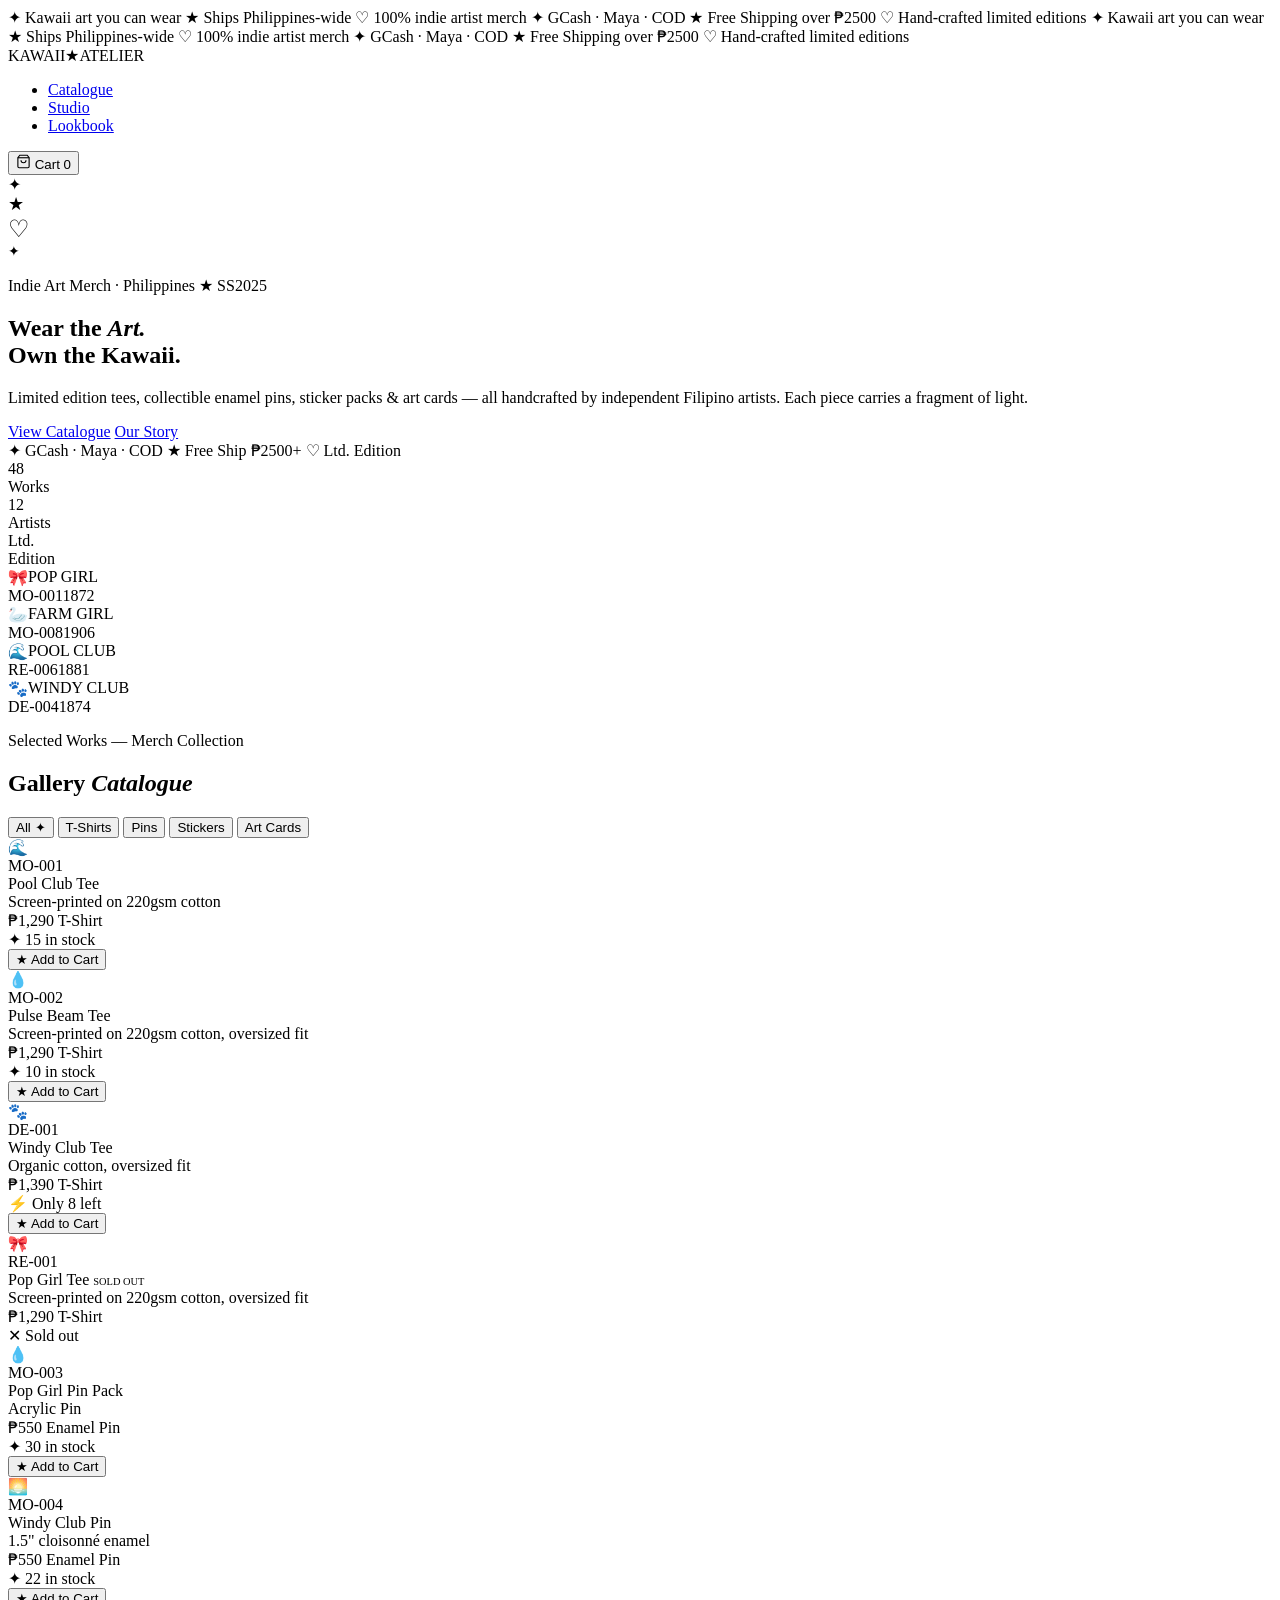
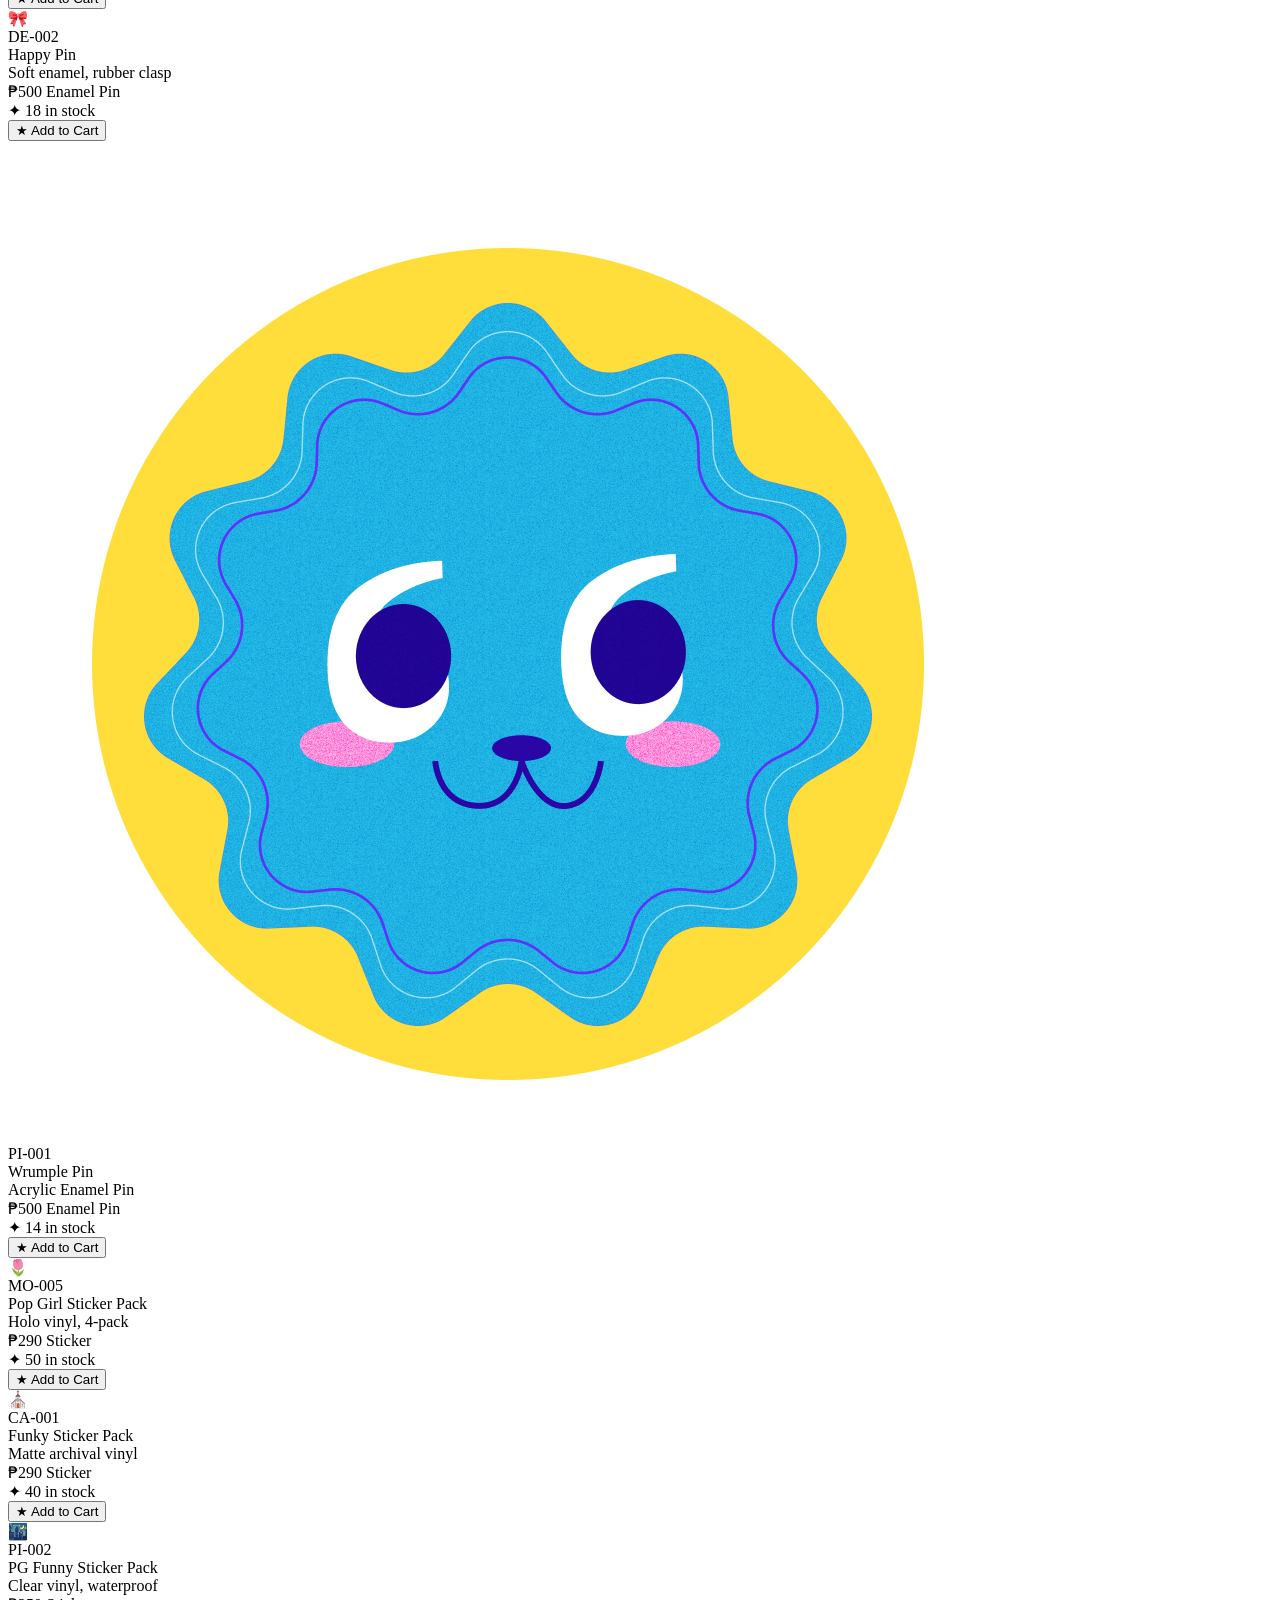
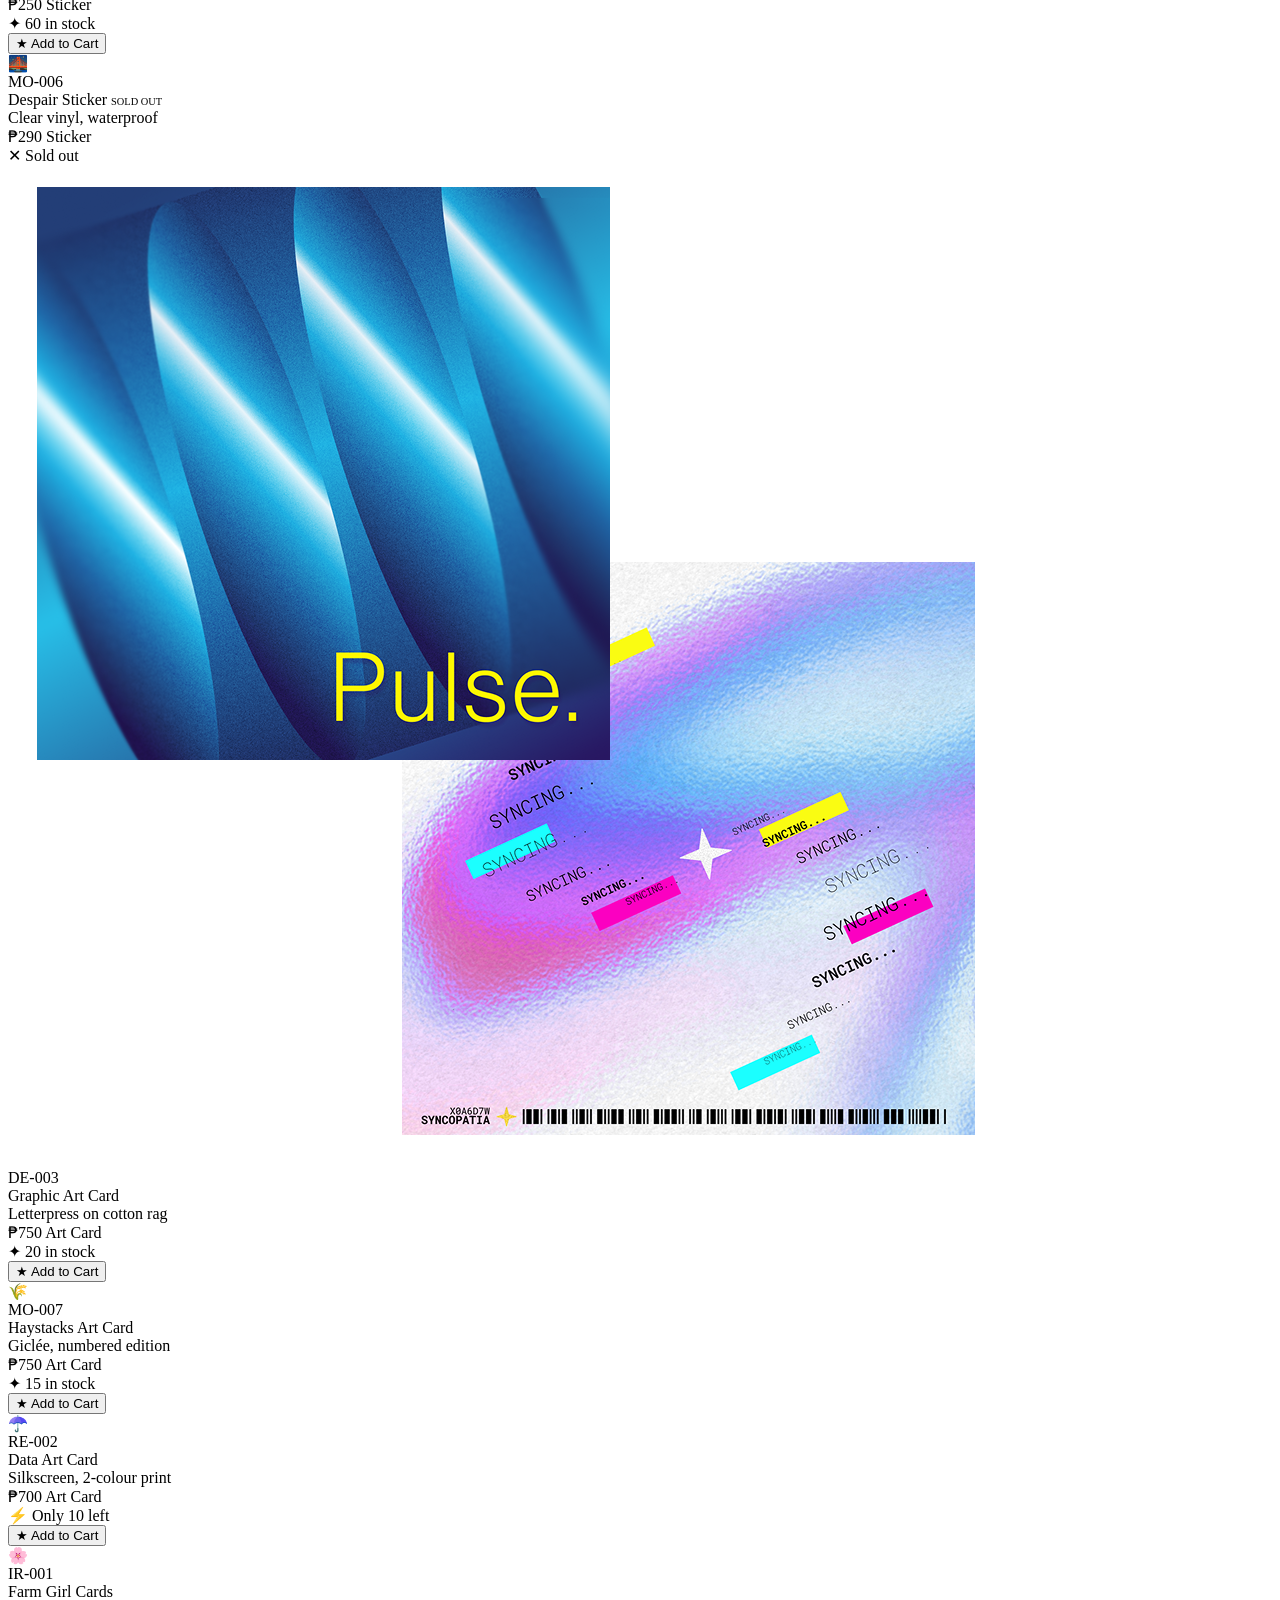
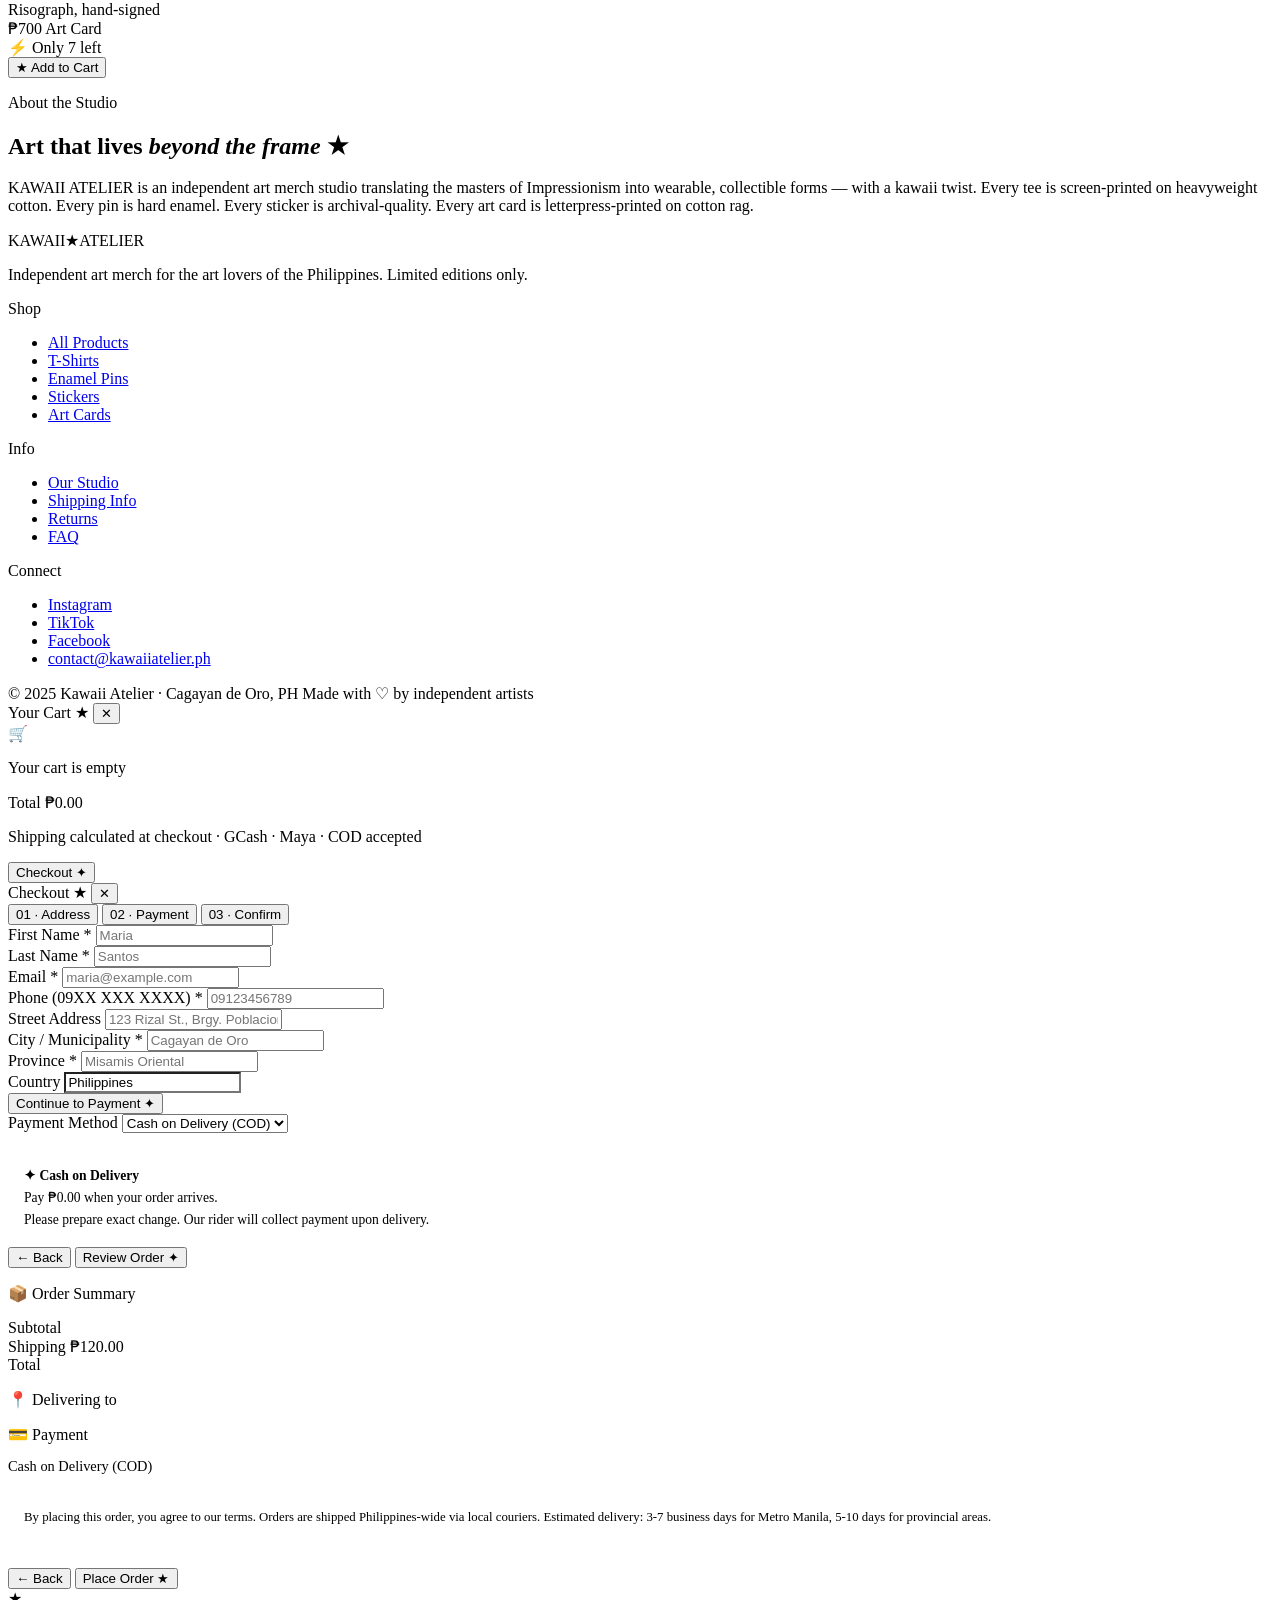
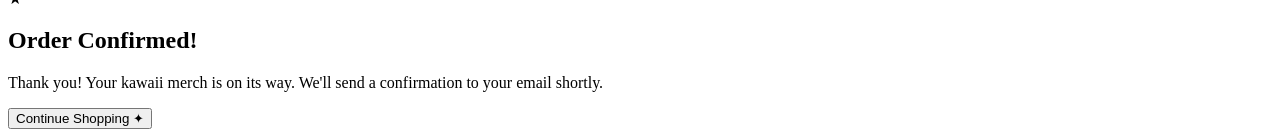
==== commit aab72f5d: "complete front" ====
--- a/frontend/index.html
+++ b/frontend/index.html
@@ -253,13 +253,13 @@
 
     <!-- ══════ ENAMEL PINS ══════ -->
 
-    <!-- pn-001 · Waterlily Pin -->
+    <!-- pn-001 · PG Pin -->
     <div class="product-card" id="card-pn-001" data-type="pin">
       <div class="card-img">
         <div class="card-img-inner art-waterlily">
           <img
-            src="assets/pn-waterlily.jpg"
-            alt="Waterlily Pin"
+            src="assets/pg pin pack.png"
+            alt="Pop Girl Pin Pack"
             class="card-product-img"
             onerror="this.style.display='none';this.nextElementSibling.style.display='flex'"
           >
@@ -268,8 +268,8 @@
       </div>
       <div class="card-body">
         <div class="card-code">MO-003</div>
-        <div class="card-name">Waterlily Pin</div>
-        <div class="card-desc">Hard enamel, gold plating</div>
+        <div class="card-name">Pop Girl Pin Pack</div>
+        <div class="card-desc">Acrylic Pin</div>
         <div class="card-footer">
           <span class="card-price">₱550</span>
           <span class="card-tag tag-pin">Enamel Pin</span>
@@ -331,12 +331,12 @@
       <button class="card-add-btn" onclick="addToCart('pn-003')">★ Add to Cart</button>
     </div>
 
-    <!-- pn-004 · Parasol Pin -->
+    <!-- pn-004 · Wrumple Pin -->
     <div class="product-card" id="card-pn-004" data-type="pin">
       <div class="card-img">
         <div class="card-img-inner art-parasol">
           <img
-            src="assets/pn-parasol.jpg"
+            src="assets/wrumple pin.png"
             alt="Parasol Pin"
             class="card-product-img"
             onerror="this.style.display='none';this.nextElementSibling.style.display='flex'"
@@ -346,8 +346,8 @@
       </div>
       <div class="card-body">
         <div class="card-code">PI-001</div>
-        <div class="card-name">Parasol Pin</div>
-        <div class="card-desc">Hard enamel, silver plating</div>
+        <div class="card-name">Wrumple Pin</div>
+        <div class="card-desc">Acrylic Enamel Pin</div>
         <div class="card-footer">
           <span class="card-price">₱500</span>
           <span class="card-tag tag-pin">Enamel Pin</span>
@@ -412,13 +412,13 @@
       <button class="card-add-btn" onclick="addToCart('st-002')">★ Add to Cart</button>
     </div>
 
-    <!-- st-003 · Boulevard Sticker -->
+    <!-- st-003 · pg funny Sticker -->
     <div class="product-card" id="card-st-003" data-type="sticker">
       <div class="card-img">
         <div class="card-img-inner art-boulevard">
           <img
-            src="assets/st-boulevard.jpg"
-            alt="Boulevard Sticker"
+            src="assets/funnypg stickerpck.png"
+            alt="PG Funny Sticker"
             class="card-product-img"
             onerror="this.style.display='none';this.nextElementSibling.style.display='flex'"
           >
@@ -427,7 +427,7 @@
       </div>
       <div class="card-body">
         <div class="card-code">PI-002</div>
-        <div class="card-name">Boulevard Sticker</div>
+        <div class="card-name">PG Funny Sticker Pack</div>
         <div class="card-desc">Clear vinyl, waterproof</div>
         <div class="card-footer">
           <span class="card-price">₱250</span>
@@ -466,12 +466,12 @@
 
     <!-- ══════ ART CARDS ══════ -->
 
-    <!-- ac-001 · Ballet Art Card -->
+    <!-- ac-001 · Graphic Art Card -->
     <div class="product-card" id="card-ac-001" data-type="artcard">
       <div class="card-img">
         <div class="card-img-inner art-ballet">
           <img
-            src="assets/ac-ballet.jpg"
+            src="assets/graphic ap.png"
             alt="Ballet Art Card"
             class="card-product-img"
             onerror="this.style.display='none';this.nextElementSibling.style.display='flex'"
@@ -481,7 +481,7 @@
       </div>
       <div class="card-body">
         <div class="card-code">DE-003</div>
-        <div class="card-name">Ballet Art Card</div>
+        <div class="card-name">Graphic Art Card</div>
         <div class="card-desc">Letterpress on cotton rag</div>
         <div class="card-footer">
           <span class="card-price">₱750</span>
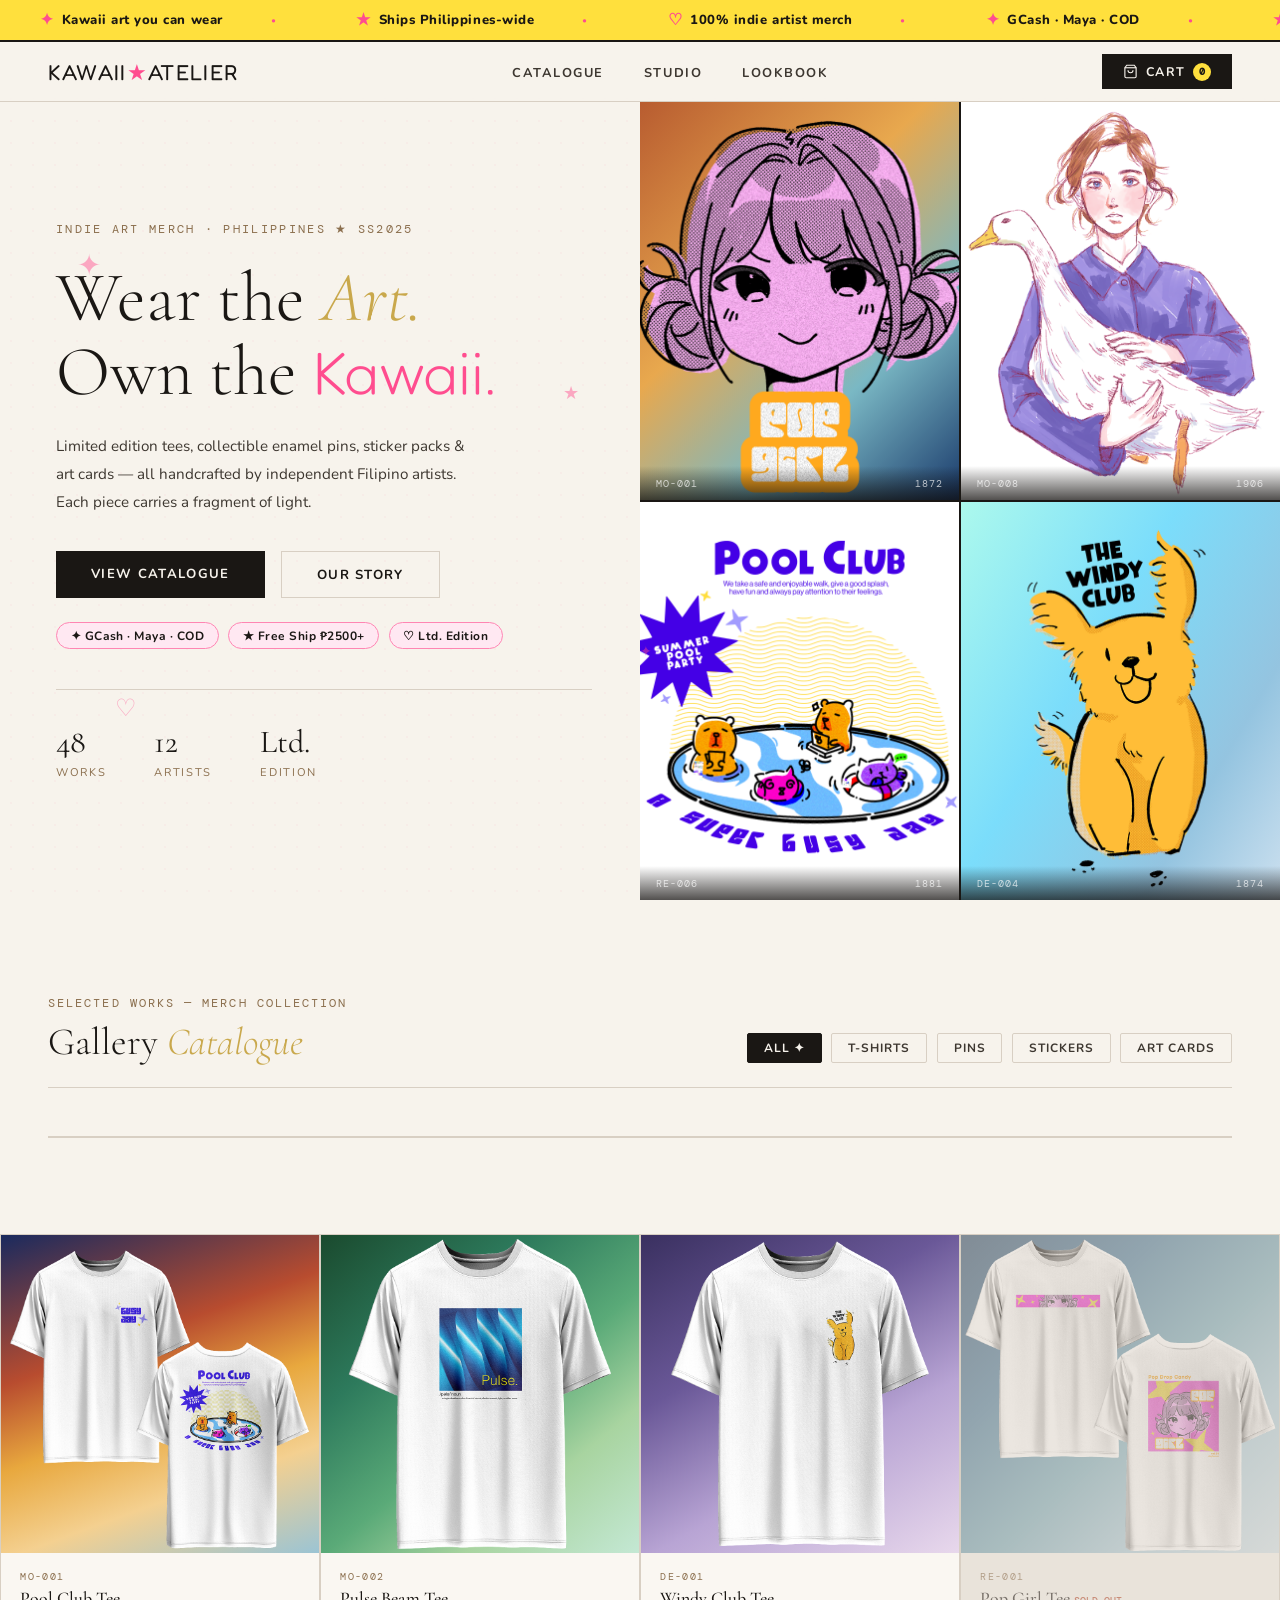
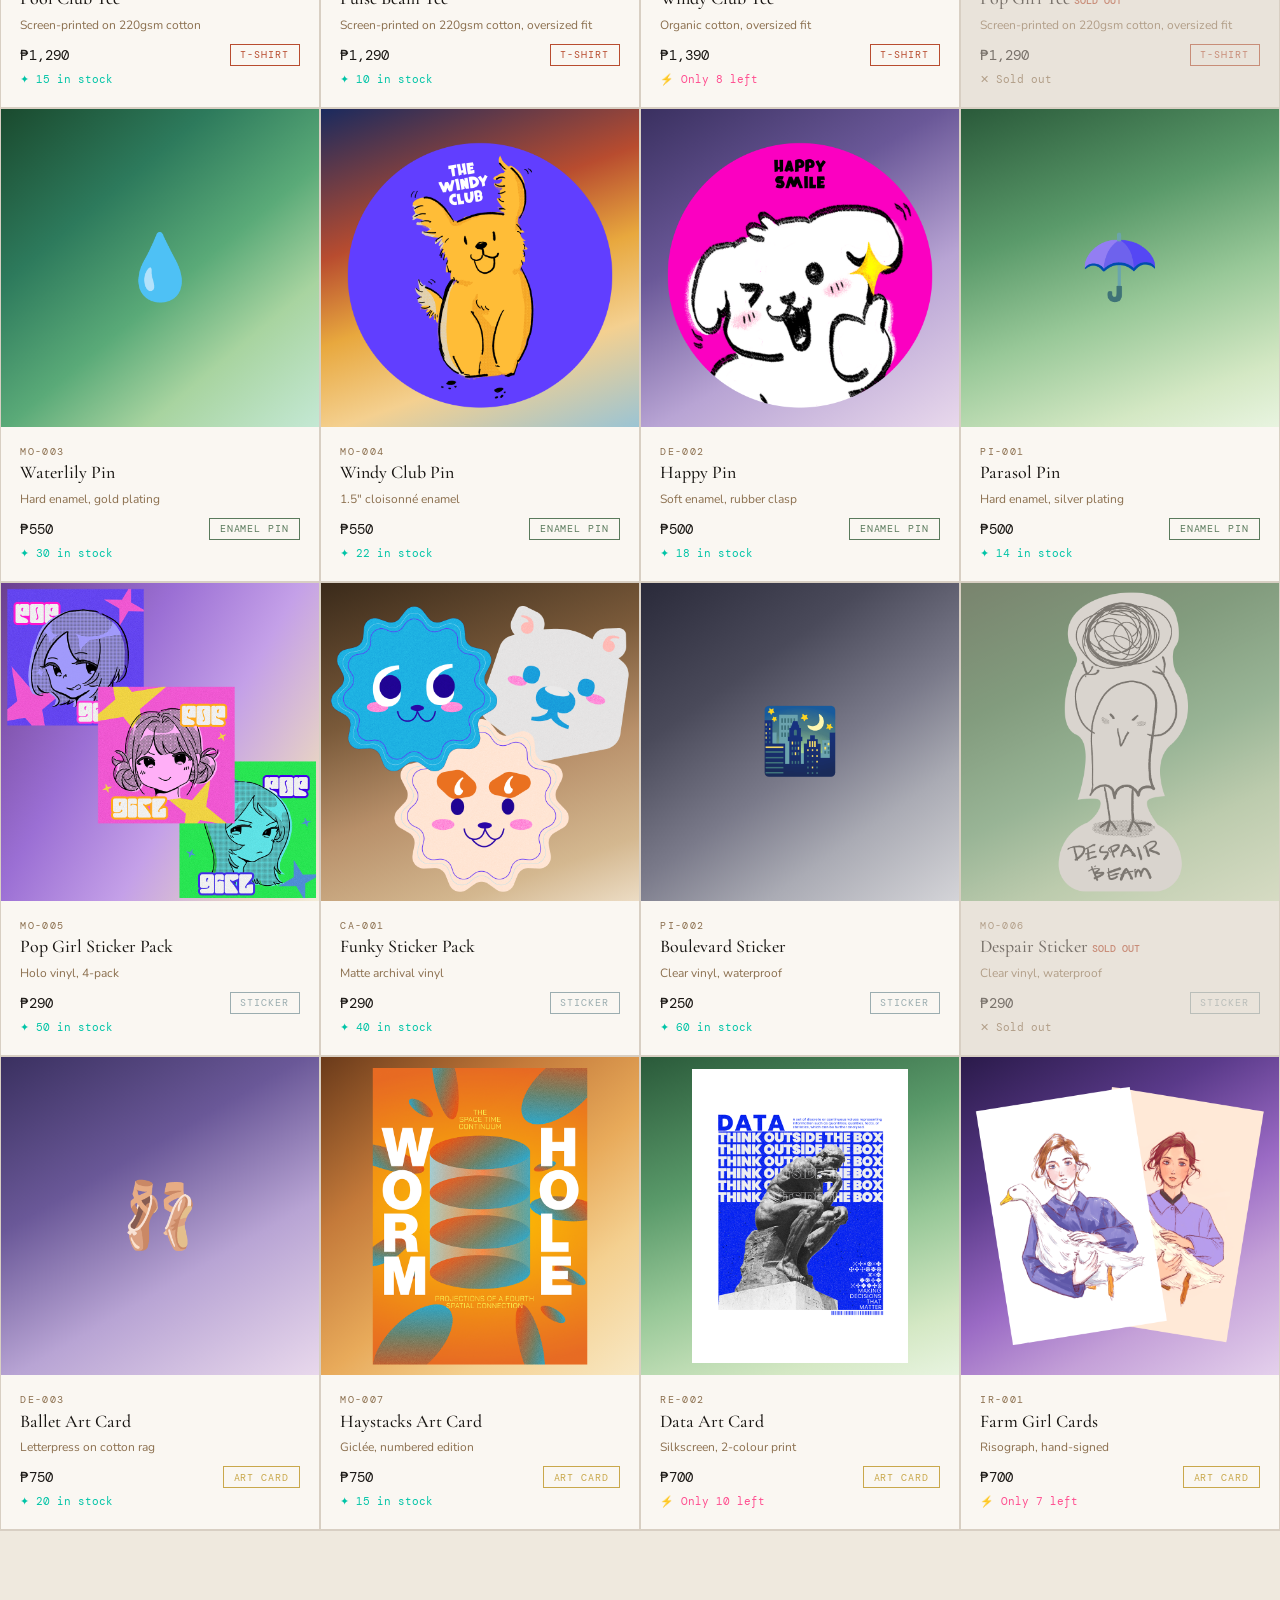
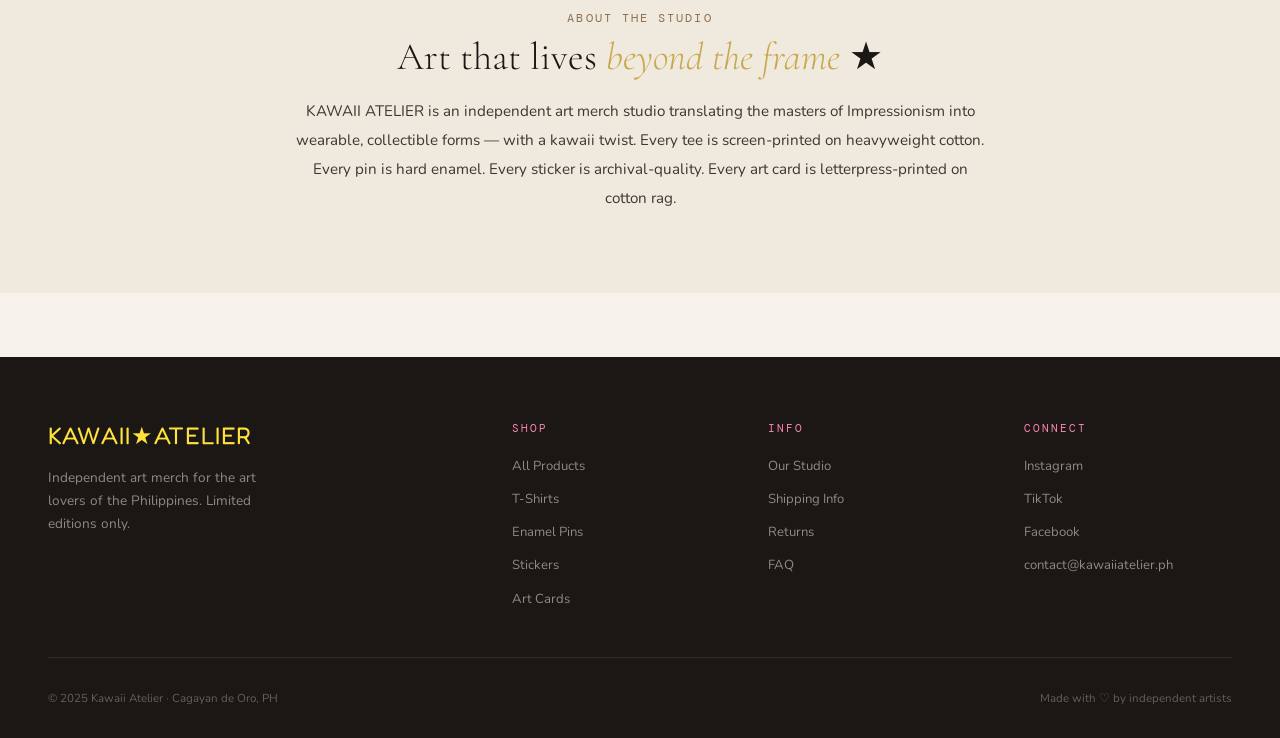
==== commit 9c5e1cf3: "Restore missing" ====
--- a/frontend/index.html
+++ b/frontend/index.html
@@ -253,13 +253,13 @@
 
     <!-- ══════ ENAMEL PINS ══════ -->
 
-    <!-- pn-001 · PG Pin -->
+    <!-- pn-001 · Waterlily Pin -->
     <div class="product-card" id="card-pn-001" data-type="pin">
       <div class="card-img">
         <div class="card-img-inner art-waterlily">
           <img
-            src="assets/pg pin pack.png"
-            alt="Pop Girl Pin Pack"
+            src="assets/pn-waterlily.jpg"
+            alt="Waterlily Pin"
             class="card-product-img"
             onerror="this.style.display='none';this.nextElementSibling.style.display='flex'"
           >
@@ -268,8 +268,8 @@
       </div>
       <div class="card-body">
         <div class="card-code">MO-003</div>
-        <div class="card-name">Pop Girl Pin Pack</div>
-        <div class="card-desc">Acrylic Pin</div>
+        <div class="card-name">Waterlily Pin</div>
+        <div class="card-desc">Hard enamel, gold plating</div>
         <div class="card-footer">
           <span class="card-price">₱550</span>
           <span class="card-tag tag-pin">Enamel Pin</span>
@@ -331,12 +331,12 @@
       <button class="card-add-btn" onclick="addToCart('pn-003')">★ Add to Cart</button>
     </div>
 
-    <!-- pn-004 · Wrumple Pin -->
+    <!-- pn-004 · Parasol Pin -->
     <div class="product-card" id="card-pn-004" data-type="pin">
       <div class="card-img">
         <div class="card-img-inner art-parasol">
           <img
-            src="assets/wrumple pin.png"
+            src="assets/pn-parasol.jpg"
             alt="Parasol Pin"
             class="card-product-img"
             onerror="this.style.display='none';this.nextElementSibling.style.display='flex'"
@@ -346,8 +346,8 @@
       </div>
       <div class="card-body">
         <div class="card-code">PI-001</div>
-        <div class="card-name">Wrumple Pin</div>
-        <div class="card-desc">Acrylic Enamel Pin</div>
+        <div class="card-name">Parasol Pin</div>
+        <div class="card-desc">Hard enamel, silver plating</div>
         <div class="card-footer">
           <span class="card-price">₱500</span>
           <span class="card-tag tag-pin">Enamel Pin</span>
@@ -412,13 +412,13 @@
       <button class="card-add-btn" onclick="addToCart('st-002')">★ Add to Cart</button>
     </div>
 
-    <!-- st-003 · pg funny Sticker -->
+    <!-- st-003 · Boulevard Sticker -->
     <div class="product-card" id="card-st-003" data-type="sticker">
       <div class="card-img">
         <div class="card-img-inner art-boulevard">
           <img
-            src="assets/funnypg stickerpck.png"
-            alt="PG Funny Sticker"
+            src="assets/st-boulevard.jpg"
+            alt="Boulevard Sticker"
             class="card-product-img"
             onerror="this.style.display='none';this.nextElementSibling.style.display='flex'"
           >
@@ -427,7 +427,7 @@
       </div>
       <div class="card-body">
         <div class="card-code">PI-002</div>
-        <div class="card-name">PG Funny Sticker Pack</div>
+        <div class="card-name">Boulevard Sticker</div>
         <div class="card-desc">Clear vinyl, waterproof</div>
         <div class="card-footer">
           <span class="card-price">₱250</span>
@@ -466,12 +466,12 @@
 
     <!-- ══════ ART CARDS ══════ -->
 
-    <!-- ac-001 · Graphic Art Card -->
+    <!-- ac-001 · Ballet Art Card -->
     <div class="product-card" id="card-ac-001" data-type="artcard">
       <div class="card-img">
         <div class="card-img-inner art-ballet">
           <img
-            src="assets/graphic ap.png"
+            src="assets/ac-ballet.jpg"
             alt="Ballet Art Card"
             class="card-product-img"
             onerror="this.style.display='none';this.nextElementSibling.style.display='flex'"
@@ -481,7 +481,7 @@
       </div>
       <div class="card-body">
         <div class="card-code">DE-003</div>
-        <div class="card-name">Graphic Art Card</div>
+        <div class="card-name">Ballet Art Card</div>
         <div class="card-desc">Letterpress on cotton rag</div>
         <div class="card-footer">
           <span class="card-price">₱750</span>
--- a/frontend/styles.css
+++ b/frontend/styles.css
@@ -0,0 +1,891 @@
+/* ─── RESET & ROOT ─── */
+*,*::before,*::after{box-sizing:border-box;margin:0;padding:0}
+:root{
+  /* Palette: minimalist cream base + kawaii pink accents */
+  --cream: #f7f3ec;
+  --cream2: #efe9de;
+  --ink: #1a1714;
+  --ink2: #3d3730;
+  --warm: #8b6f4e;
+  --gold: #c9a84c;
+  --gold2: #e8cc7a;
+  --pink: #ff4d8f;
+  --pink2: #ff85b3;
+  --pink3: #ffe8f2;
+  --mint: #00c4a7;
+  --yellow: #ffe03d;
+  --rust: #b84c2f;
+  --sage: #5a7a5c;
+  --mist: #9badb0;
+  --border: #d8cfc3;
+  --card: #faf7f2;
+
+  --serif: 'Cormorant Garamond', serif;
+  --mono: 'DM Mono', monospace;
+  --kawaii: 'Fredoka One', cursive;
+  --body: 'Nunito', sans-serif;
+}
+html{scroll-behavior:smooth}
+body{
+  background:var(--cream);
+  color:var(--ink);
+  font-family:var(--body);
+  font-weight:400;
+  overflow-x:hidden;
+}
+
+/* ─── SUBTLE DOT TEXTURE ─── */
+body::before{
+  content:'';
+  position:fixed;inset:0;z-index:-1;pointer-events:none;
+  background-image:radial-gradient(circle,rgba(255,77,143,.04) 1.2px,transparent 1.2px);
+  background-size:22px 22px;
+}
+
+/* ════════════════════════════════
+   TICKER BANNER
+════════════════════════════════ */
+.ticker-wrap{
+  background: var(--yellow);
+  border-bottom: 2.5px solid var(--ink);
+  overflow: hidden;
+  height: 42px;
+  display: flex;
+  align-items: center;
+  position: relative;
+  z-index: 100;
+}
+.ticker-track{
+  display: flex;
+  align-items: center;
+  white-space: nowrap;
+  animation: ticker-scroll 28s linear infinite;
+  will-change: transform;
+}
+.ticker-wrap:hover .ticker-track{
+  animation-play-state: paused;
+}
+.tick-item{
+  display: inline-flex;
+  align-items: center;
+  gap: .5rem;
+  font-family: var(--body);
+  font-weight: 800;
+  font-size: .82rem;
+  letter-spacing: .04em;
+  color: var(--ink);
+  padding: 0 2.5rem;
+}
+.tick-item:not(:last-child)::after{
+  content: '·';
+  margin-left: 2.5rem;
+  color: var(--pink);
+  font-size: 1.2rem;
+}
+.tick-icon{
+  color: var(--pink);
+  font-size: 1rem;
+}
+@keyframes ticker-scroll{
+  0%   { transform: translateX(0); }
+  100% { transform: translateX(-50%); }
+}
+
+/* ════════════════════════════════
+   NAV
+════════════════════════════════ */
+nav{
+  position: sticky;
+  top: 0;
+  left: 0;
+  right: 0;
+  z-index: 200;
+  display: flex;
+  align-items: center;
+  justify-content: space-between;
+  padding: 0 3rem;
+  height: 60px;
+  background: rgba(247,243,236,0.94);
+  backdrop-filter: blur(14px);
+  border-bottom: 1px solid var(--border);
+}
+.nav-logo{
+  font-family: var(--kawaii);
+  font-size: 1.35rem;
+  letter-spacing: .06em;
+  color: var(--ink);
+}
+.nav-logo-star{
+  color: var(--pink);
+  display: inline-block;
+  animation: star-spin 4s ease-in-out infinite;
+}
+@keyframes star-spin{
+  0%,100%{ transform: rotate(-8deg) scale(1); }
+  50%{ transform: rotate(8deg) scale(1.15); }
+}
+.nav-links{
+  display: flex;
+  gap: 2.5rem;
+  list-style: none;
+}
+.nav-links a{
+  font-size: .8rem;
+  letter-spacing: .12em;
+  text-transform: uppercase;
+  font-weight: 700;
+  color: var(--ink2);
+  text-decoration: none;
+  transition: color .2s;
+  position: relative;
+}
+.nav-links a::after{
+  content:'';
+  position:absolute;bottom:-2px;left:0;right:0;height:2px;
+  background:var(--pink);
+  transform:scaleX(0);transition:transform .2s;transform-origin:left;
+}
+.nav-links a:hover{ color: var(--pink); }
+.nav-links a:hover::after{ transform:scaleX(1); }
+.nav-right{ display:flex;align-items:center;gap:1.5rem; }
+.cart-btn{
+  position: relative;
+  background: var(--ink);
+  color: var(--cream);
+  border: none;
+  padding: .55rem 1.3rem;
+  font-family: var(--body);
+  font-size: .78rem;
+  font-weight: 700;
+  letter-spacing: .1em;
+  text-transform: uppercase;
+  cursor: pointer;
+  transition: background .2s, transform .15s;
+  display: flex;
+  align-items: center;
+  gap: .5rem;
+}
+.cart-btn:hover{ background: var(--pink); transform: translateY(-1px); }
+.cart-count{
+  background: var(--yellow);
+  color: var(--ink);
+  font-size: .65rem;
+  font-weight: 800;
+  min-width: 18px;
+  height: 18px;
+  border-radius: 50%;
+  display: flex;
+  align-items: center;
+  justify-content: center;
+  font-family: var(--mono);
+}
+
+/* ════════════════════════════════
+   HERO
+════════════════════════════════ */
+.hero{
+  min-height: calc(100vh - 102px);
+  display: grid;
+  grid-template-columns: 1fr 1fr;
+  overflow: hidden;
+  position: relative;
+}
+/* Floating kawaii deco */
+.deco{
+  position: absolute;
+  pointer-events: none;
+  font-size: 1.8rem;
+  color: var(--pink);
+  animation: float-deco 5s ease-in-out infinite;
+  opacity: .45;
+  z-index: 1;
+}
+@keyframes float-deco{
+  0%,100%{ transform: translateY(0) rotate(0deg); }
+  50%{ transform: translateY(-14px) rotate(15deg); }
+}
+.hero-left{
+  display: flex;
+  flex-direction: column;
+  justify-content: center;
+  padding: 5rem 3rem 5rem 3.5rem;
+  position: relative;
+  z-index: 2;
+}
+.hero-eyebrow{
+  font-family: var(--mono);
+  font-size: .72rem;
+  letter-spacing: .2em;
+  text-transform: uppercase;
+  color: var(--warm);
+  margin-bottom: 1.5rem;
+}
+.hero-title{
+  font-family: var(--serif);
+  font-size: clamp(3rem,5.5vw,5rem);
+  font-weight: 300;
+  line-height: 1.05;
+  color: var(--ink);
+  margin-bottom: 1.4rem;
+}
+.hero-title em{
+  font-style: italic;
+  color: var(--gold);
+}
+.hero-title-pop{
+  font-family: var(--kawaii);
+  color: var(--pink);
+  font-size: .85em;
+  display: inline-block;
+}
+.hero-body{
+  font-size: .95rem;
+  line-height: 1.85;
+  color: var(--ink2);
+  max-width: 420px;
+  margin-bottom: 2.2rem;
+}
+.hero-ctas{ display:flex;gap:1rem;flex-wrap:wrap; }
+.btn-primary{
+  background: var(--ink);
+  color: var(--cream);
+  padding: .85rem 2.2rem;
+  font-family: var(--body);
+  font-size: .82rem;
+  font-weight: 700;
+  letter-spacing: .1em;
+  text-transform: uppercase;
+  border: none;
+  cursor: pointer;
+  transition: background .2s, transform .15s;
+  text-decoration: none;
+  display: inline-block;
+}
+.btn-primary:hover{ background:var(--pink); transform:translateY(-2px); }
+.btn-ghost{
+  background: none;
+  color: var(--ink);
+  padding: .85rem 2.2rem;
+  font-family: var(--body);
+  font-size: .82rem;
+  font-weight: 700;
+  letter-spacing: .1em;
+  text-transform: uppercase;
+  border: 1.5px solid var(--border);
+  cursor: pointer;
+  transition: border-color .2s, color .2s;
+  text-decoration: none;
+  display: inline-block;
+}
+.btn-ghost:hover{ border-color:var(--pink);color:var(--pink); }
+
+/* Kawaii pills */
+.hero-pills{
+  display: flex;
+  gap: .6rem;
+  flex-wrap: wrap;
+  margin-top: 1.5rem;
+}
+.pill{
+  background: var(--pink3);
+  border: 1.5px solid var(--pink2);
+  border-radius: 999px;
+  padding: .28rem .85rem;
+  font-size: .75rem;
+  font-weight: 700;
+  color: var(--ink);
+  letter-spacing: .04em;
+}
+
+/* Stats row */
+.hero-stats{
+  display: flex;
+  gap: 3rem;
+  margin-top: 2.5rem;
+  padding-top: 2rem;
+  border-top: 1px solid var(--border);
+}
+.hero-stat-num{
+  font-family: var(--serif);
+  font-size: 2rem;
+  font-weight: 400;
+  color: var(--ink);
+}
+.hero-stat-label{
+  font-size: .7rem;
+  letter-spacing: .15em;
+  text-transform: uppercase;
+  color: var(--warm);
+  margin-top: .2rem;
+}
+
+/* Hero art grid */
+.hero-right{
+  position: relative;
+  background: var(--ink);
+  overflow: hidden;
+  display: grid;
+  grid-template-columns: 1fr 1fr;
+  grid-template-rows: 1fr 1fr;
+  gap: 2px;
+}
+.hero-grid-cell{
+  overflow: hidden;
+  position: relative;
+  cursor: pointer;
+}
+.hero-grid-cell:hover .art-placeholder{
+  transform: scale(1.04);
+}
+.art-placeholder{
+  width: 100%;
+  height: 100%;
+  display: flex;
+  align-items: center;
+  justify-content: center;
+  flex-direction: column;
+  gap: .6rem;
+  transition: transform .5s ease;
+}
+.art-emoji{ font-size: 2.8rem; filter: drop-shadow(0 2px 8px rgba(0,0,0,.3)); }
+.art-text{
+  font-family: var(--mono);
+  font-size: .65rem;
+  letter-spacing: .12em;
+  color: rgba(255,255,255,.55);
+  text-align: center;
+}
+.art-label-overlay{
+  position: absolute;
+  bottom: 0;left:0;right:0;
+  padding: .65rem 1rem;
+  background: linear-gradient(transparent,rgba(15,12,10,.72));
+  font-family: var(--mono);
+  font-size: .62rem;
+  letter-spacing: .1em;
+  color: rgba(255,255,255,.7);
+  display: flex;
+  justify-content: space-between;
+}
+/* Art fills */
+.h1{background:linear-gradient(135deg,#b85c30 0%,#e8a84e 40%,#7ab8c4 70%,#1a3a6b 100%)}
+.h2{background:linear-gradient(150deg,#6b3f1e 0%,#a8704e 35%,#d4a87a 65%,#e8d4b0 100%)}
+.h3{background:linear-gradient(160deg,#e9eea1 0%,#6baa6e 35%,#a8d4a0 65%,#d4e8c2 100%)}
+.h4{background:linear-gradient(120deg,#acf9ed 0%,#7bddfb 40%,#94c4e0 75%,#cce0ef 100%)}
+
+/* ════════════════════════════════
+   CATALOGUE
+════════════════════════════════ */
+.catalogue{ padding: 6rem 3rem; }
+.section-header{
+  display: flex;
+  align-items: flex-end;
+  justify-content: space-between;
+  margin-bottom: 3rem;
+  padding-bottom: 1.5rem;
+  border-bottom: 1px solid var(--border);
+}
+.section-meta{
+  font-family: var(--mono);
+  font-size: .72rem;
+  letter-spacing: .18em;
+  text-transform: uppercase;
+  color: var(--warm);
+  margin-bottom: .6rem;
+}
+.section-title{
+  font-family: var(--serif);
+  font-size: 2.4rem;
+  font-weight: 300;
+  line-height: 1.1;
+}
+.section-title em{ font-style:italic;color:var(--gold); }
+
+/* Filter bar */
+.filter-bar{ display:flex;gap:.6rem;flex-wrap:wrap; }
+.filter-btn{
+  background: none;
+  border: 1.5px solid var(--border);
+  padding: .38rem 1rem;
+  font-family: var(--body);
+  font-size: .75rem;
+  font-weight: 700;
+  letter-spacing: .08em;
+  text-transform: uppercase;
+  cursor: pointer;
+  color: var(--ink2);
+  transition: all .2s;
+  border-radius: 2px;
+}
+.filter-btn.active,.filter-btn:hover{
+  background: var(--ink);
+  color: var(--cream);
+  border-color: var(--ink);
+}
+
+/* Product grid */
+.product-grid{
+  display: grid;
+  grid-template-columns: repeat(4,1fr);
+  gap: 2px;
+  background: var(--border);
+  border: 1px solid var(--border);
+}
+.product-card{
+  background: var(--card);
+  cursor: pointer;
+  position: relative;
+  overflow: hidden;
+  transition: background .2s;
+}
+.product-card:hover{ background: #fff; }
+.product-card:hover .card-img-inner{ transform: scale(1.04); }
+.card-img{
+  overflow: hidden;
+  aspect-ratio: 1/1;
+  position: relative;
+  display: flex;
+  align-items: center;
+  justify-content: center;
+}
+.card-img-inner{
+  width:100%;height:100%;
+  transition: transform .4s ease;
+  display: flex;
+  align-items: center;
+  justify-content: center;
+  font-size: 4rem;
+  flex-direction: column;
+  gap: .3rem;
+  position: relative;
+}
+/* Actual product image — fills the cell */
+.card-product-img{
+  width: 100%;
+  height: 100%;
+  object-fit: cover;
+  display: block;
+}
+/* Emoji shown when image is missing */
+.card-img-fallback{
+  font-size: 4rem;
+  display: flex;
+  align-items: center;
+  justify-content: center;
+  width: 100%;
+  height: 100%;
+}
+.card-body{ padding:1.1rem 1.2rem 1.3rem; }
+.card-code{
+  font-family: var(--mono);
+  font-size: .62rem;
+  letter-spacing: .14em;
+  color: var(--warm);
+  margin-bottom: .3rem;
+}
+.card-name{
+  font-family: var(--serif);
+  font-size: 1.12rem;
+  font-weight: 500;
+  margin-bottom: .4rem;
+  line-height: 1.2;
+}
+.card-desc{
+  font-size: .75rem;
+  color: var(--warm);
+  line-height: 1.5;
+  margin-bottom: .5rem;
+}
+.card-footer{
+  display: flex;
+  align-items: center;
+  justify-content: space-between;
+  margin-top: .6rem;
+}
+.card-price{ font-family:var(--mono);font-size:.9rem;color:var(--ink); }
+/* Type tag */
+.card-tag{
+  font-size: .6rem;
+  letter-spacing: .1em;
+  text-transform: uppercase;
+  padding: .22rem .6rem;
+  border: 1px solid;
+  font-family: var(--mono);
+}
+.tag-tshirt{color:var(--rust);border-color:var(--rust)}
+.tag-pin{color:var(--sage);border-color:var(--sage)}
+.tag-sticker{color:var(--mist);border-color:var(--mist)}
+.tag-artcard{color:var(--gold);border-color:var(--gold)}
+.card-stock{
+  font-size: .68rem;
+  color: var(--warm);
+  margin-top: .4rem;
+  font-family: var(--mono);
+}
+/* Kawaii stock badge */
+.stock-low{ color: var(--pink)!important; }
+.stock-ok{ color: var(--mint)!important; }
+.out-of-stock{ opacity:.5;pointer-events:none; }
+/* Add button hover reveal */
+.card-add-btn{
+  position: absolute;
+  bottom: 0;left:0;right:0;
+  background: var(--pink);
+  color: var(--cream);
+  border: none;
+  padding: .75rem;
+  font-family: var(--body);
+  font-size: .75rem;
+  font-weight: 800;
+  letter-spacing: .1em;
+  text-transform: uppercase;
+  cursor: pointer;
+  transform: translateY(100%);
+  transition: transform .25s, background .15s;
+}
+.product-card:hover .card-add-btn{ transform:translateY(0); }
+.card-add-btn:hover{ background:var(--rust); }
+
+/* Art fills for product cards */
+.art-sunrise{background:linear-gradient(160deg,#1a2a5e 0%,#b84c2f 35%,#e8a83e 55%,#f4d090 75%,#9bc4d4 100%)}
+.art-waterlily{background:linear-gradient(140deg,#1a4a2e 0%,#2d7a5c 30%,#5aaa78 55%,#a8d4a0 75%,#c4e8d4 100%)}
+.art-garden{background:linear-gradient(120deg,#6b3f8e 0%,#9b6fd4 35%,#c4a0e8 60%,#e8d4c4 85%,#f4ecd8 100%)}
+.art-ballet{background:linear-gradient(150deg,#3a3060 0%,#6a5898 35%,#b8a4d4 65%,#e8d8ec 100%)}
+.art-parasol{background:linear-gradient(160deg,#2a5a3a 0%,#5a9a6a 35%,#98c898 60%,#d4e8c4 85%,#e8f4e0 100%)}
+.art-boating{background:linear-gradient(135deg,#2a4a6a 0%,#4a7a9a 30%,#7aaaba 55%,#aacad8 75%,#d4e4ec 100%)}
+.art-boulevard{background:linear-gradient(145deg,#2a2a3a 0%,#4a4a5a 30%,#7a7a8a 55%,#aaabb4 75%,#d4d4d8 100%)}
+.art-bridge{background:linear-gradient(155deg,#1a3a1a 0%,#2d6a3a 30%,#5a9a6a 55%,#a0c898 75%,#d4e8c4 100%)}
+.art-haystacks{background:linear-gradient(140deg,#6a3a1a 0%,#c47a3a 30%,#e8aa5a 55%,#f4d090 75%,#f8e8c4 100%)}
+.art-rouen{background:linear-gradient(160deg,#3a2a1a 0%,#7a5a3a 35%,#b8906a 60%,#d4b890 85%,#ecdcc4 100%)}
+.art-beach{background:linear-gradient(145deg,#1a4a6a 0%,#3a7a9a 30%,#78b8c8 55%,#b8d8e4 75%,#e0f0f4 100%)}
+.art-iris{background:linear-gradient(150deg,#2a1a4a 0%,#5a3a8a 30%,#9a6ac4 55%,#c4a0d8 75%,#e4d0ec 100%)}
+
+/* ════════════════════════════════
+   ABOUT
+════════════════════════════════ */
+.about-section{
+  padding: 5rem 3rem;
+  background: var(--cream2);
+  border-top: 1px solid var(--border);
+}
+.about-inner{
+  max-width: 700px;
+  margin: 0 auto;
+  text-align: center;
+}
+.about-body{
+  font-size: .95rem;
+  line-height: 1.9;
+  color: var(--ink2);
+  margin-top: 1.2rem;
+}
+
+/* ════════════════════════════════
+   FOOTER
+════════════════════════════════ */
+footer{
+  background: var(--ink);
+  color: var(--cream2);
+  padding: 4rem 3rem 2rem;
+  margin-top: 4rem;
+}
+.footer-grid{
+  display: grid;
+  grid-template-columns: 2fr 1fr 1fr 1fr;
+  gap: 3rem;
+  margin-bottom: 3rem;
+}
+.footer-brand{
+  font-family: var(--kawaii);
+  font-size: 1.5rem;
+  color: var(--yellow);
+  margin-bottom: 1rem;
+  letter-spacing: .04em;
+}
+.footer-tagline{
+  font-size: .85rem;
+  line-height: 1.7;
+  color: rgba(239,233,222,.55);
+  max-width: 240px;
+}
+.footer-col-title{
+  font-family: var(--mono);
+  font-size: .68rem;
+  letter-spacing: .18em;
+  text-transform: uppercase;
+  color: var(--pink2);
+  margin-bottom: 1.2rem;
+}
+.footer-links{ list-style:none;display:flex;flex-direction:column;gap:.7rem; }
+.footer-links a{
+  font-size: .82rem;
+  color: rgba(239,233,222,.55);
+  text-decoration: none;
+  transition: color .2s;
+}
+.footer-links a:hover{ color: var(--cream); }
+.footer-bottom{
+  display: flex;
+  justify-content: space-between;
+  align-items: center;
+  padding-top: 2rem;
+  border-top: 1px solid rgba(239,233,222,.1);
+  font-size: .72rem;
+  color: rgba(239,233,222,.35);
+}
+
+/* ════════════════════════════════
+   CART SIDEBAR
+════════════════════════════════ */
+.cart-overlay{
+  position: fixed;inset:0;
+  background: rgba(20,16,12,.5);
+  z-index: 300;
+  opacity: 0;pointer-events:none;
+  transition: opacity .3s;
+}
+.cart-overlay.open{ opacity:1;pointer-events:all; }
+.cart-drawer{
+  position: fixed;top:0;right:0;bottom:0;width:400px;
+  background: var(--cream);
+  z-index: 301;
+  transform: translateX(100%);
+  transition: transform .35s cubic-bezier(.4,0,.2,1);
+  display: flex;flex-direction:column;
+  border-left: 1px solid var(--border);
+}
+.cart-drawer.open{ transform:translateX(0); }
+.cart-header{
+  display: flex;align-items:center;justify-content:space-between;
+  padding: 1.4rem 2rem;
+  border-bottom: 1px solid var(--border);
+  flex-shrink: 0;
+}
+.cart-title{ font-family:var(--kawaii);font-size:1.3rem;color:var(--ink); }
+.cart-close{
+  background: none;border:none;cursor:pointer;
+  color: var(--ink2);font-size:1.3rem;line-height:1;padding:.25rem;
+  transition: color .2s;
+}
+.cart-close:hover{ color:var(--pink); }
+.cart-items{ flex:1;overflow-y:auto;padding:1.5rem 2rem; }
+.cart-empty{
+  display: flex;flex-direction:column;align-items:center;justify-content:center;
+  height: 100%;color:var(--warm);text-align:center;gap:1rem;
+}
+.cart-empty-icon{ font-size:3rem;opacity:.35; }
+.cart-empty p{ font-family:var(--serif);font-size:1.1rem;font-weight:300;font-style:italic; }
+.cart-item{
+  display: flex;gap:1rem;padding:1.2rem 0;
+  border-bottom: 1px solid var(--border);
+  align-items: flex-start;
+}
+.cart-item-thumb{
+  width: 60px;height:60px;flex-shrink:0;
+  display:flex;align-items:center;justify-content:center;
+  font-size: 2rem;border-radius:4px;
+  overflow: hidden;
+  position: relative;
+}
+.cart-thumb-img{
+  width: 100%;
+  height: 100%;
+  object-fit: cover;
+  display: block;
+}
+.cart-thumb-fallback{
+  font-size: 2rem;
+  position: absolute;
+  inset: 0;
+  display: flex;
+  align-items: center;
+  justify-content: center;
+}
+.cart-item-info{ flex:1; }
+.cart-item-name{ font-family:var(--serif);font-size:1rem;font-weight:500;margin-bottom:.2rem; }
+.cart-item-meta{ font-family:var(--mono);font-size:.63rem;color:var(--warm);letter-spacing:.1em; }
+.cart-item-price{ font-family:var(--mono);font-size:.85rem;color:var(--ink);margin-top:.4rem; }
+.qty-ctrl{ display:flex;align-items:center;gap:.5rem;margin-top:.7rem; }
+.qty-btn{
+  width:26px;height:26px;
+  border:1px solid var(--border);background:none;cursor:pointer;
+  font-size:.95rem;display:flex;align-items:center;justify-content:center;
+  color:var(--ink);transition:all .2s;
+}
+.qty-btn:hover{ background:var(--pink);color:white;border-color:var(--pink); }
+.qty-num{ font-family:var(--mono);font-size:.85rem;min-width:22px;text-align:center; }
+.cart-item-remove{
+  background:none;border:none;cursor:pointer;
+  color:var(--border);font-size:.75rem;font-family:var(--body);
+  font-weight:700;letter-spacing:.08em;text-transform:uppercase;
+  transition:color .2s;margin-top:.3rem;display:block;
+}
+.cart-item-remove:hover{ color:var(--rust); }
+.cart-footer{ padding:1.5rem 2rem;border-top:1px solid var(--border);flex-shrink:0; }
+.cart-subtotal{ display:flex;justify-content:space-between;align-items:baseline;margin-bottom:.5rem; }
+.cart-subtotal-label{ font-size:.8rem;letter-spacing:.1em;text-transform:uppercase;color:var(--ink2); }
+.cart-subtotal-val{ font-family:var(--mono);font-size:1.35rem;color:var(--ink); }
+.cart-note{ font-size:.72rem;color:var(--warm);margin-bottom:1.2rem;line-height:1.6; }
+.checkout-btn{
+  width:100%;background:var(--pink);color:white;border:none;
+  padding:1rem;font-family:var(--body);font-size:.84rem;font-weight:800;
+  letter-spacing:.1em;text-transform:uppercase;cursor:pointer;transition:background .2s;
+}
+.checkout-btn:hover{ background:var(--rust); }
+
+/* ════════════════════════════════
+   CHECKOUT MODAL
+════════════════════════════════ */
+.modal-overlay{
+  position:fixed;inset:0;background:rgba(20,16,12,.65);z-index:400;
+  display:flex;align-items:center;justify-content:center;
+  opacity:0;pointer-events:none;transition:opacity .3s;padding:1rem;
+}
+.modal-overlay.open{ opacity:1;pointer-events:all; }
+.modal{
+  background:var(--cream);width:100%;max-width:570px;max-height:90vh;
+  overflow-y:auto;border:1px solid var(--border);
+  transform:translateY(20px);transition:transform .35s;
+}
+.modal-overlay.open .modal{ transform:translateY(0); }
+.modal-header{
+  display:flex;align-items:center;justify-content:space-between;
+  padding:1.3rem 2rem;border-bottom:1px solid var(--border);
+  position:sticky;top:0;background:var(--cream);z-index:1;
+}
+.modal-title{ font-family:var(--kawaii);font-size:1.2rem;color:var(--ink); }
+.modal-close{ background:none;border:none;cursor:pointer;font-size:1.2rem;color:var(--ink2); }
+.modal-body{ padding:1.8rem 2rem; }
+.step-tabs{
+  display:flex;margin-bottom:2rem;
+  border:1px solid var(--border);overflow:hidden;
+}
+.step-tab{
+  flex:1;padding:.6rem;text-align:center;
+  font-family:var(--mono);font-size:.68rem;letter-spacing:.1em;
+  text-transform:uppercase;color:var(--warm);
+  border:none;background:none;cursor:pointer;
+  border-right:1px solid var(--border);transition:all .2s;
+}
+.step-tab:last-child{ border-right:none; }
+.step-tab.active{ background:var(--pink);color:white; }
+.step-tab.done{ background:var(--cream2);color:var(--ink2); }
+.form-section{ display:none; }
+.form-section.active{ display:block; }
+.form-row{ display:grid;grid-template-columns:1fr 1fr;gap:1rem;margin-bottom:1rem; }
+.form-group{ margin-bottom:1rem;display:flex;flex-direction:column;gap:.4rem; }
+label{ font-size:.72rem;letter-spacing:.12em;text-transform:uppercase;color:var(--ink2);font-weight:700; }
+input[type=text],input[type=email],input[type=tel],select{
+  background:var(--card);border:1px solid var(--border);
+  padding:.7rem 1rem;font-family:var(--body);font-size:.9rem;
+  color:var(--ink);outline:none;width:100%;transition:border-color .2s;
+}
+input:focus,select:focus{ border-color:var(--pink); }
+select{ appearance:none;cursor:pointer; }
+.card-inputs{ display:grid;grid-template-columns:2fr 1fr 1fr;gap:1rem; }
+.form-divider{ display:flex;align-items:center;gap:1rem;margin:1.4rem 0; }
+.form-divider-line{ flex:1;height:1px;background:var(--border); }
+.form-divider-text{ font-size:.68rem;letter-spacing:.12em;text-transform:uppercase;color:var(--warm);white-space:nowrap; }
+.order-summary{ background:var(--cream2);padding:1.4rem;margin-bottom:1.5rem; }
+.order-row{ display:flex;justify-content:space-between;padding:.4rem 0;font-size:.85rem; }
+.order-row.total{
+  border-top:1px solid var(--border);margin-top:.5rem;padding-top:.7rem;
+  font-family:var(--mono);font-weight:500;font-size:1rem;
+}
+.secure-note{ display:flex;align-items:center;gap:.5rem;font-size:.72rem;color:var(--warm);margin-top:.75rem; }
+.form-actions{ display:flex;gap:1rem;margin-top:1.5rem; }
+.btn-form-next{
+  flex:1;background:var(--pink);color:white;border:none;
+  padding:.85rem;font-family:var(--body);font-size:.8rem;font-weight:800;
+  letter-spacing:.1em;text-transform:uppercase;cursor:pointer;transition:background .2s;
+}
+.btn-form-next:hover{ background:var(--rust); }
+.btn-form-back{
+  background:none;border:1.5px solid var(--border);padding:.85rem 1.5rem;
+  font-family:var(--body);font-size:.8rem;font-weight:700;letter-spacing:.1em;
+  text-transform:uppercase;cursor:pointer;color:var(--ink2);transition:all .2s;
+}
+.btn-form-back:hover{ border-color:var(--pink);color:var(--pink); }
+
+/* Success */
+.success-view{
+  text-align:center;padding:3rem 2rem;
+  display:none;flex-direction:column;align-items:center;gap:1.5rem;
+}
+.success-view.show{ display:flex; }
+.success-icon{
+  font-family:var(--kawaii);font-size:3.5rem;color:var(--pink);
+  display:inline-block;animation:star-spin 2s ease-in-out infinite;
+}
+.success-view h2{ font-family:var(--serif);font-size:2rem;font-weight:300; }
+.success-view p{ font-size:.9rem;color:var(--ink2);line-height:1.7;max-width:360px; }
+.order-num{ font-family:var(--mono);font-size:.75rem;color:var(--warm);letter-spacing:.15em;margin-top:.5rem; }
+
+/* ════════════════════════════════
+   TOAST
+════════════════════════════════ */
+.toast-container{
+  position:fixed;bottom:2rem;left:50%;transform:translateX(-50%);
+  z-index:500;display:flex;flex-direction:column;gap:.5rem;align-items:center;
+}
+.toast{
+  background:var(--ink);color:var(--cream);
+  padding:.8rem 1.8rem;
+  font-family:var(--body);font-size:.82rem;font-weight:700;letter-spacing:.04em;
+  border-left:3px solid var(--pink);
+  animation:toast-in .3s ease,toast-out .3s ease 2.2s forwards;
+  white-space:nowrap;
+}
+@keyframes toast-in{from{opacity:0;transform:translateY(10px)}to{opacity:1;transform:translateY(0)}}
+@keyframes toast-out{from{opacity:1}to{opacity:0;transform:translateY(-8px)}}
+
+/* ════════════════════════════════
+   RESPONSIVE
+════════════════════════════════ */
+@media(max-width:1100px){ .product-grid{grid-template-columns:repeat(3,1fr)} }
+@media(max-width:860px){
+  .hero{grid-template-columns:1fr;min-height:auto}
+  .hero-right{height:320px}
+  .hero-left{padding:3rem 1.5rem}
+  nav{padding:0 1.5rem}
+  .catalogue{padding:4rem 1.5rem}
+  .footer-grid{grid-template-columns:1fr 1fr}
+  .product-grid{grid-template-columns:repeat(2,1fr)}
+}
+@media(max-width:560px){
+  .cart-drawer{width:100%}
+  .product-grid{grid-template-columns:1fr 1fr}
+  .modal{max-width:100%;border-radius:0}
+  .form-row{grid-template-columns:1fr}
+  .card-inputs{grid-template-columns:1fr}
+  .section-header{flex-direction:column;align-items:flex-start;gap:1.5rem}
+  .nav-links{display:none}
+}
+
+/* ─── HERO IMAGE (assets/ path) ─────────────── */
+.hero-img{
+  width:100%;height:100%;
+  object-fit:cover;display:block;
+}
+.hero-img-fallback{
+  display:flex;flex-direction:column;
+  align-items:center;justify-content:center;
+  gap:.6rem;width:100%;height:100%;
+}
+
+/* ─── CONFIRM SECTION (step 3 checkout) ─────── */
+.confirm-section{
+  background:var(--cream2);
+  padding:1.2rem 1.4rem;
+  margin-bottom:1rem;
+}
+.confirm-row{
+  display:flex;justify-content:space-between;
+  padding:.38rem 0;font-size:.85rem;
+}
+.confirm-row.total{
+  border-top:1px solid var(--border);
+  margin-top:.5rem;padding-top:.7rem;
+  font-family:var(--mono);font-weight:500;font-size:1rem;
+}
+.confirm-divider{height:1px;background:var(--border);margin:.5rem 0;}
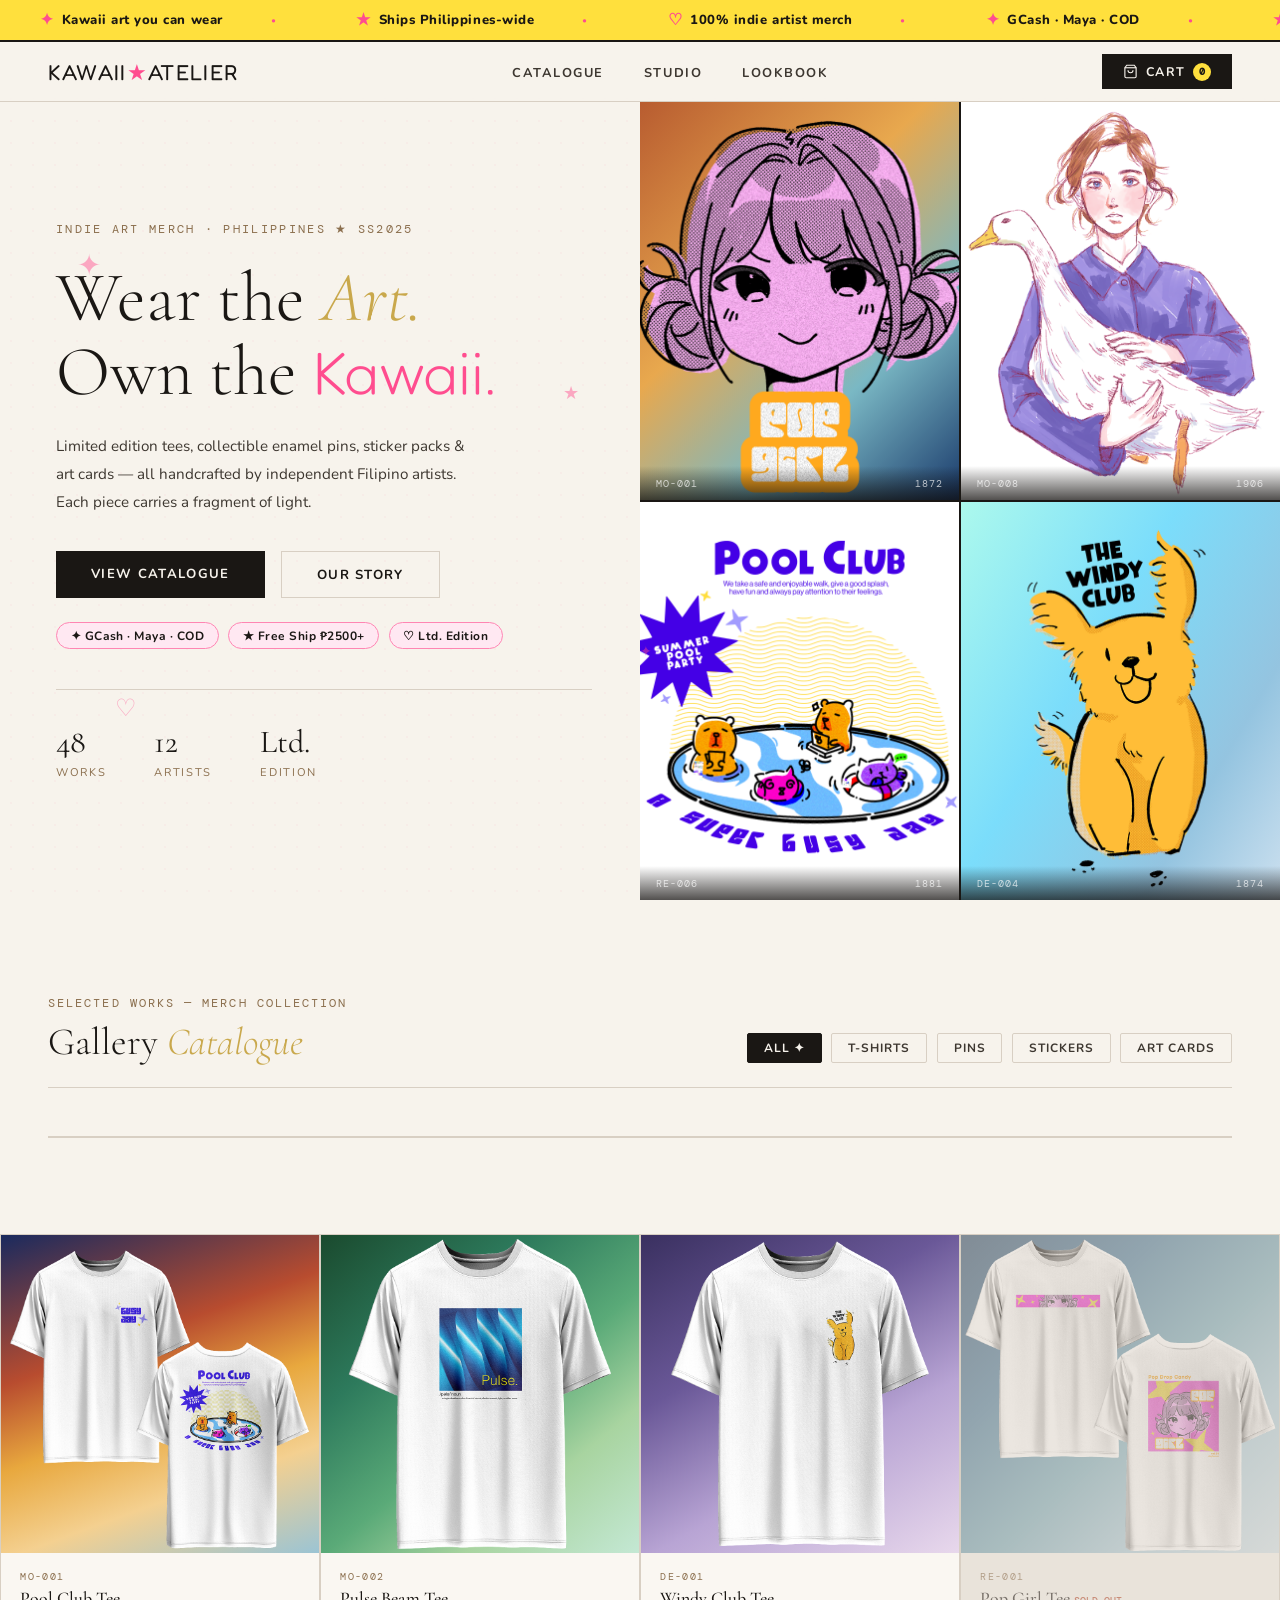
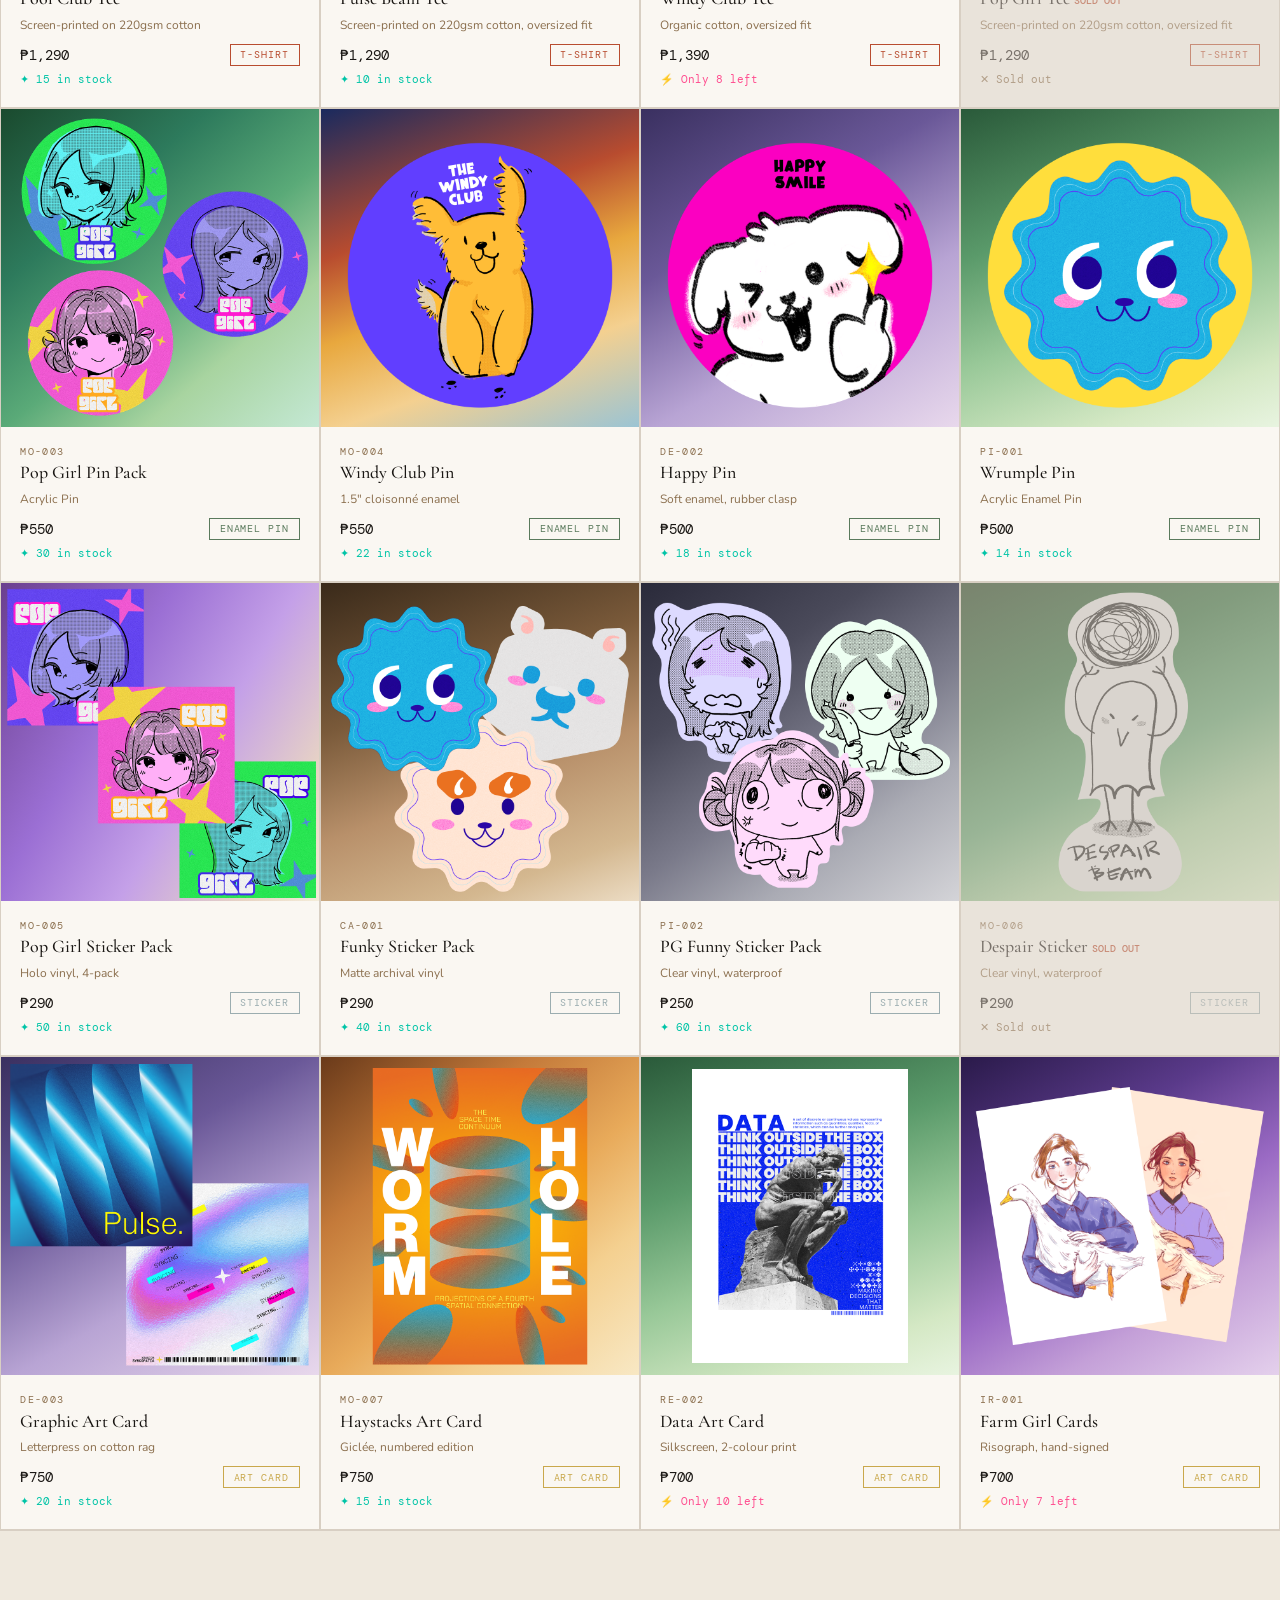
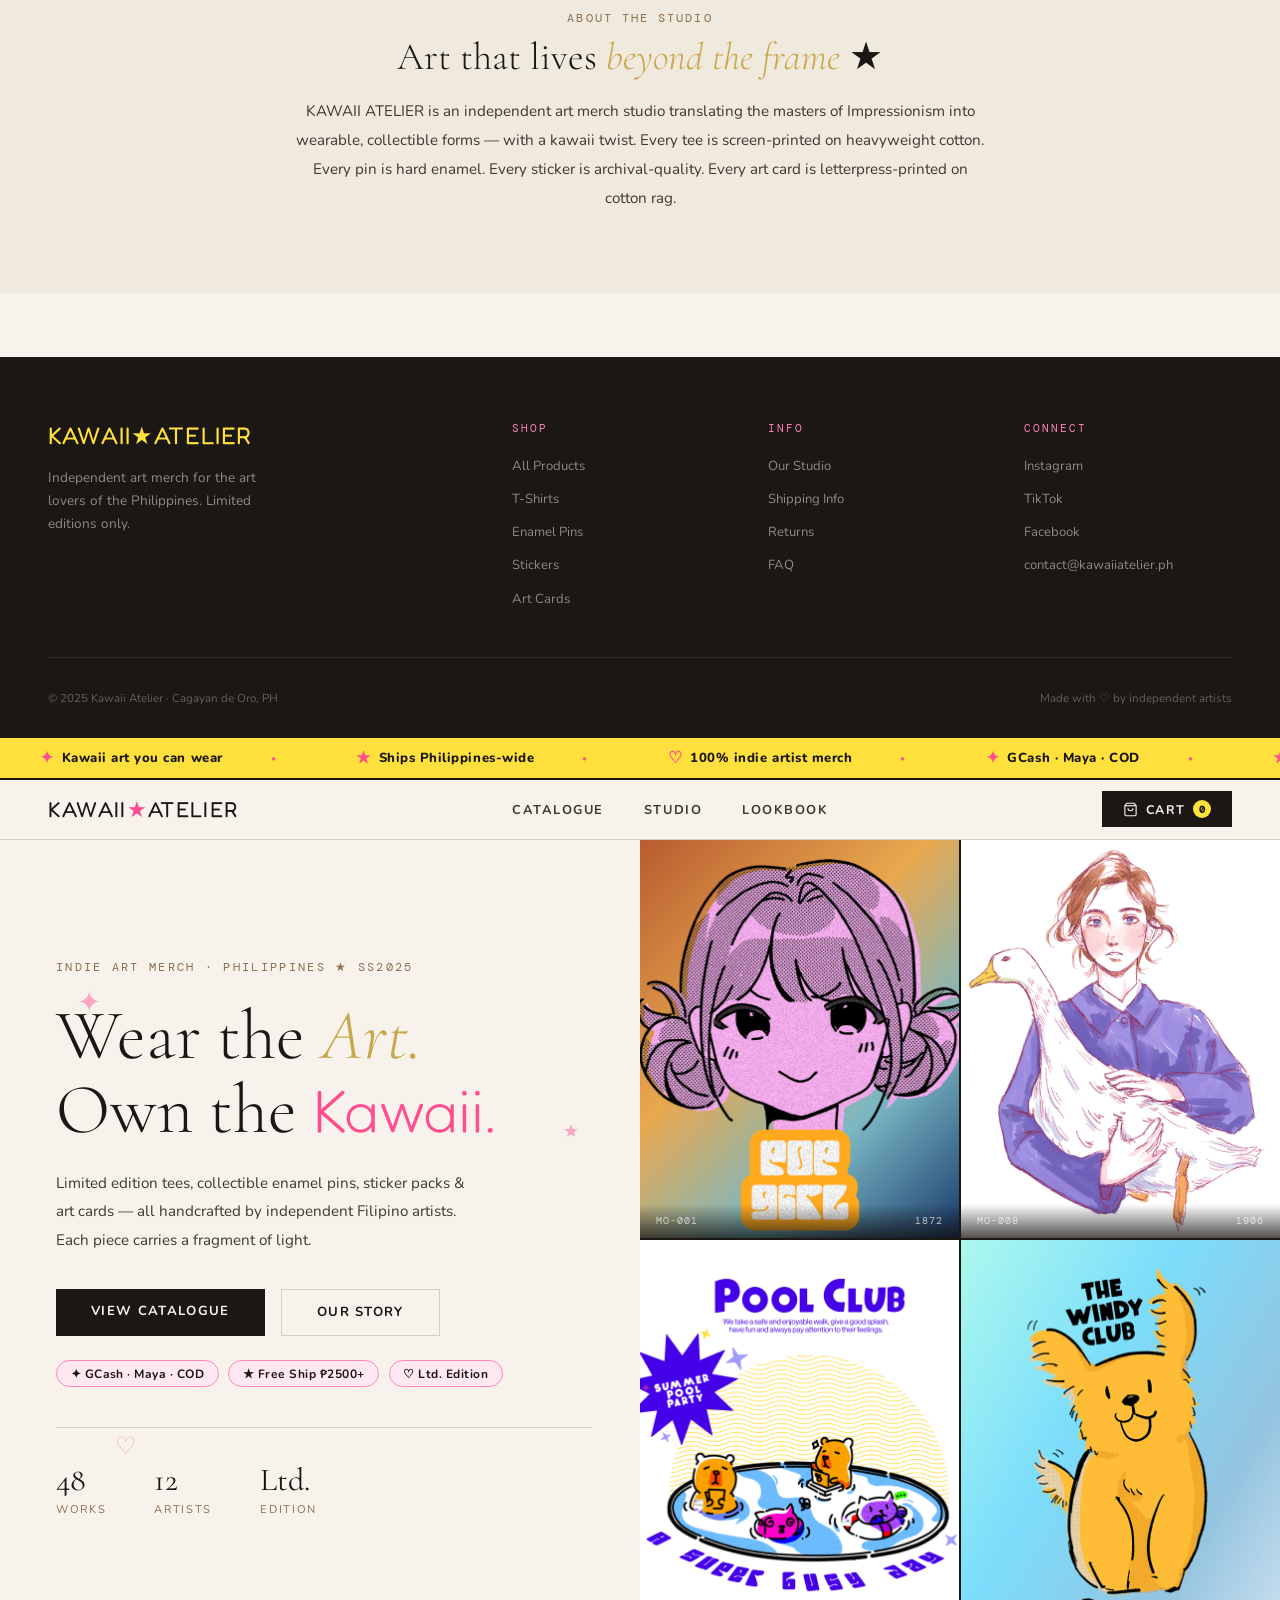
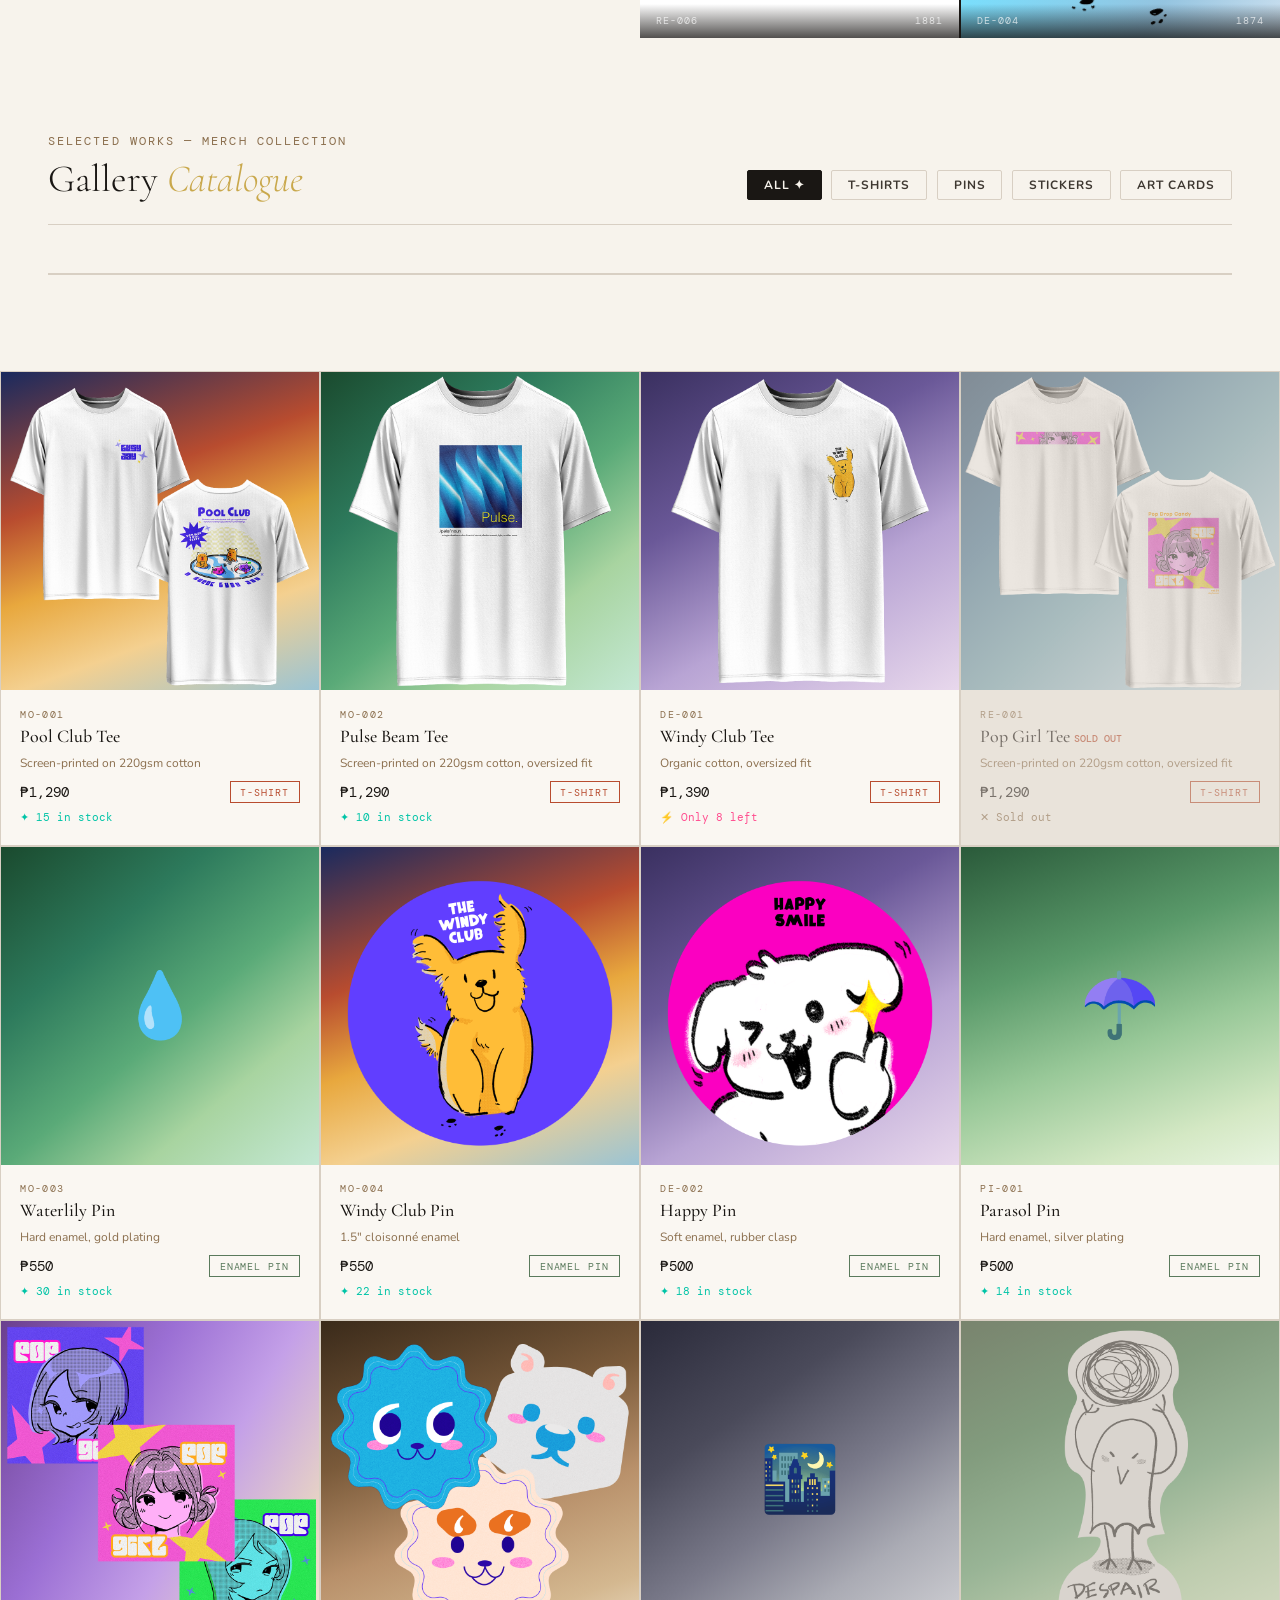
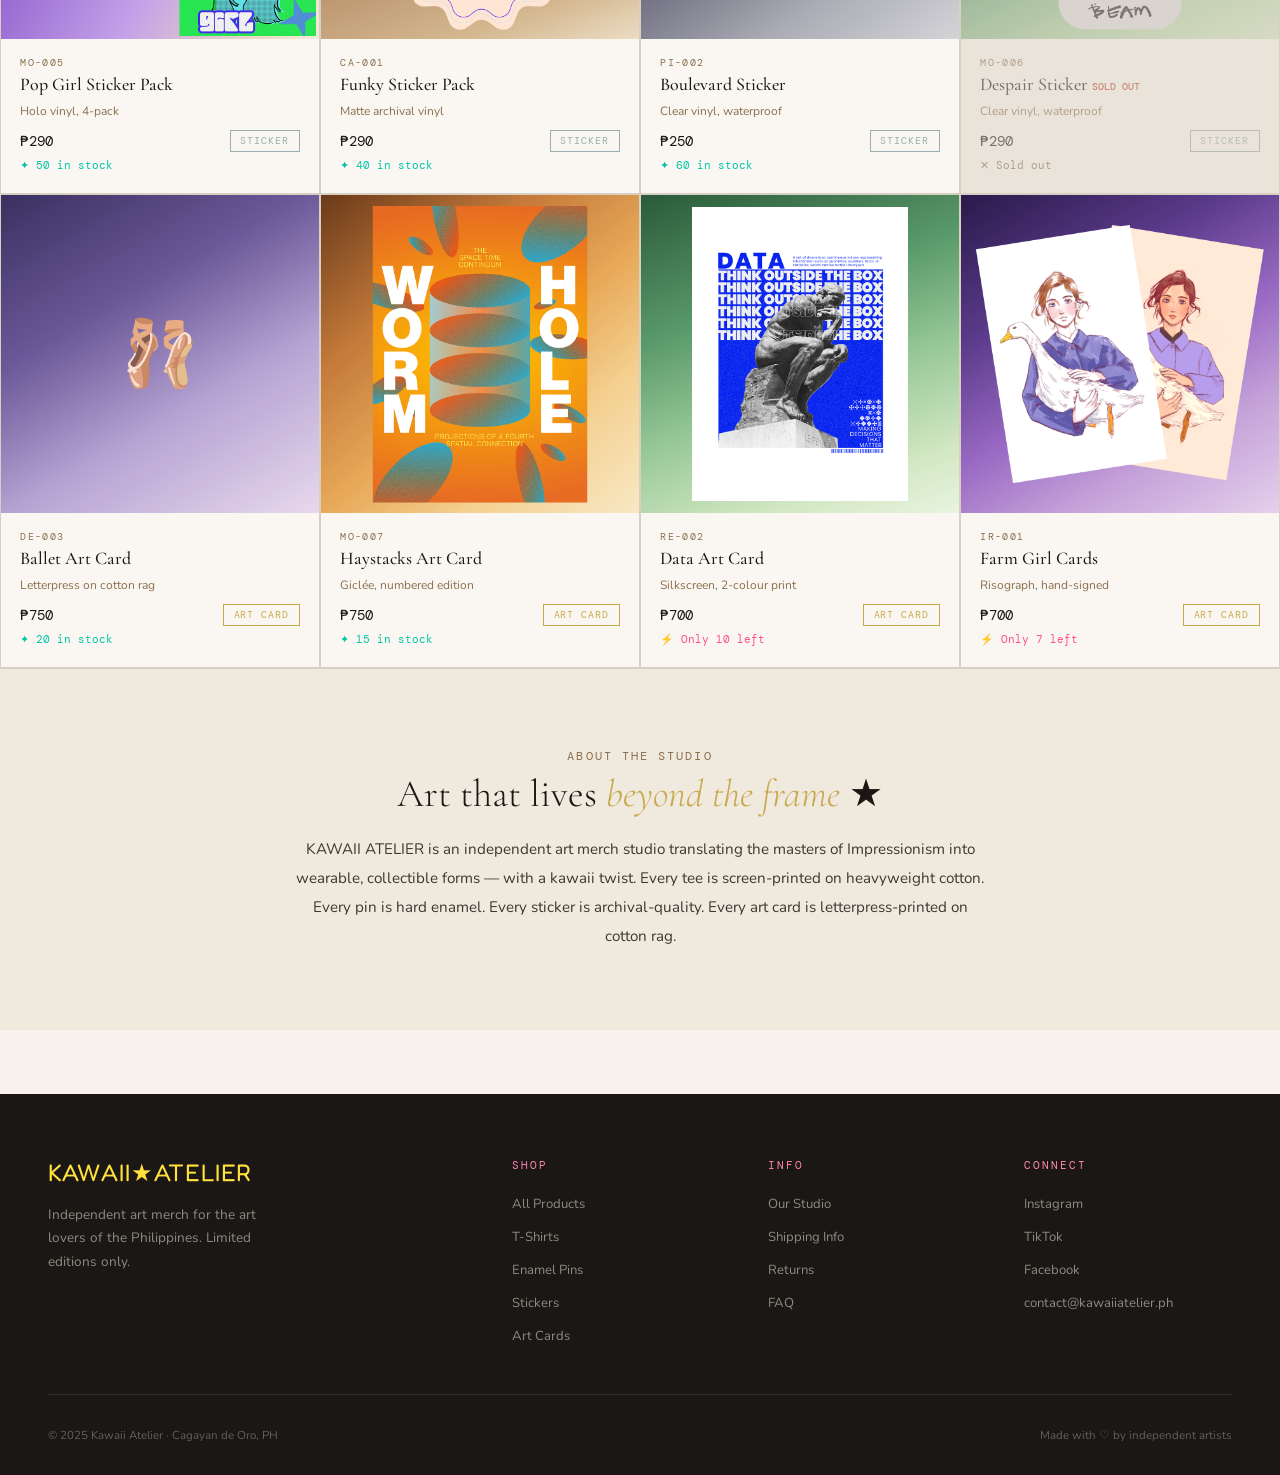
==== commit 5a00c9bb: "Merge branch 'front-end-contents' of https://github.com/keavy707/CC_ecommerce into front-end-content" ====
--- a/frontend/index.html
+++ b/frontend/index.html
@@ -253,13 +253,13 @@
 
     <!-- ══════ ENAMEL PINS ══════ -->
 
-    <!-- pn-001 · Waterlily Pin -->
+    <!-- pn-001 · PG Pin -->
     <div class="product-card" id="card-pn-001" data-type="pin">
       <div class="card-img">
         <div class="card-img-inner art-waterlily">
           <img
-            src="assets/pn-waterlily.jpg"
-            alt="Waterlily Pin"
+            src="assets/pg pin pack.png"
+            alt="Pop Girl Pin Pack"
             class="card-product-img"
             onerror="this.style.display='none';this.nextElementSibling.style.display='flex'"
           >
@@ -268,8 +268,8 @@
       </div>
       <div class="card-body">
         <div class="card-code">MO-003</div>
-        <div class="card-name">Waterlily Pin</div>
-        <div class="card-desc">Hard enamel, gold plating</div>
+        <div class="card-name">Pop Girl Pin Pack</div>
+        <div class="card-desc">Acrylic Pin</div>
         <div class="card-footer">
           <span class="card-price">₱550</span>
           <span class="card-tag tag-pin">Enamel Pin</span>
@@ -331,12 +331,12 @@
       <button class="card-add-btn" onclick="addToCart('pn-003')">★ Add to Cart</button>
     </div>
 
-    <!-- pn-004 · Parasol Pin -->
+    <!-- pn-004 · Wrumple Pin -->
     <div class="product-card" id="card-pn-004" data-type="pin">
       <div class="card-img">
         <div class="card-img-inner art-parasol">
           <img
-            src="assets/pn-parasol.jpg"
+            src="assets/wrumple pin.png"
             alt="Parasol Pin"
             class="card-product-img"
             onerror="this.style.display='none';this.nextElementSibling.style.display='flex'"
@@ -346,8 +346,8 @@
       </div>
       <div class="card-body">
         <div class="card-code">PI-001</div>
-        <div class="card-name">Parasol Pin</div>
-        <div class="card-desc">Hard enamel, silver plating</div>
+        <div class="card-name">Wrumple Pin</div>
+        <div class="card-desc">Acrylic Enamel Pin</div>
         <div class="card-footer">
           <span class="card-price">₱500</span>
           <span class="card-tag tag-pin">Enamel Pin</span>
@@ -412,13 +412,13 @@
       <button class="card-add-btn" onclick="addToCart('st-002')">★ Add to Cart</button>
     </div>
 
-    <!-- st-003 · Boulevard Sticker -->
+    <!-- st-003 · pg funny Sticker -->
     <div class="product-card" id="card-st-003" data-type="sticker">
       <div class="card-img">
         <div class="card-img-inner art-boulevard">
           <img
-            src="assets/st-boulevard.jpg"
-            alt="Boulevard Sticker"
+            src="assets/funnypg stickerpck.png"
+            alt="PG Funny Sticker"
             class="card-product-img"
             onerror="this.style.display='none';this.nextElementSibling.style.display='flex'"
           >
@@ -427,7 +427,7 @@
       </div>
       <div class="card-body">
         <div class="card-code">PI-002</div>
-        <div class="card-name">Boulevard Sticker</div>
+        <div class="card-name">PG Funny Sticker Pack</div>
         <div class="card-desc">Clear vinyl, waterproof</div>
         <div class="card-footer">
           <span class="card-price">₱250</span>
@@ -466,12 +466,12 @@
 
     <!-- ══════ ART CARDS ══════ -->
 
-    <!-- ac-001 · Ballet Art Card -->
+    <!-- ac-001 · Graphic Art Card -->
     <div class="product-card" id="card-ac-001" data-type="artcard">
       <div class="card-img">
         <div class="card-img-inner art-ballet">
           <img
-            src="assets/ac-ballet.jpg"
+            src="assets/graphic ap.png"
             alt="Ballet Art Card"
             class="card-product-img"
             onerror="this.style.display='none';this.nextElementSibling.style.display='flex'"
@@ -481,7 +481,7 @@
       </div>
       <div class="card-body">
         <div class="card-code">DE-003</div>
-        <div class="card-name">Ballet Art Card</div>
+        <div class="card-name">Graphic Art Card</div>
         <div class="card-desc">Letterpress on cotton rag</div>
         <div class="card-footer">
           <span class="card-price">₱750</span>
@@ -784,4 +784,791 @@
 
 <script src="app.js"></script>
 </body>
+</html>
+<!DOCTYPE html>
+<html lang="en">
+<head>
+<meta charset="UTF-8">
+<meta name="viewport" content="width=device-width, initial-scale=1.0">
+<title>KAWAII ATELIER — Art Merch ★</title>
+<link rel="preconnect" href="https://fonts.googleapis.com">
+<link href="https://fonts.googleapis.com/css2?family=Cormorant+Garamond:ital,wght@0,300;0,400;0,600;1,300;1,400&family=DM+Mono:wght@300;400&family=Fredoka+One&family=Nunito:wght@400;600;700;800&display=swap" rel="stylesheet">
+<link rel="stylesheet" href="styles.css">
+</head>
+<body>
+
+<!-- TICKER BANNER -->
+<div class="ticker-wrap">
+  <div class="ticker-track" id="tickerTrack">
+    <span class="tick-item"><span class="tick-icon">✦</span> Kawaii art you can wear</span>
+    <span class="tick-item"><span class="tick-icon">★</span> Ships Philippines-wide</span>
+    <span class="tick-item"><span class="tick-icon">♡</span> 100% indie artist merch</span>
+    <span class="tick-item"><span class="tick-icon">✦</span> GCash · Maya · COD</span>
+    <span class="tick-item"><span class="tick-icon">★</span> Free Shipping over ₱2500</span>
+    <span class="tick-item"><span class="tick-icon">♡</span> Hand-crafted limited editions</span>
+    <!-- Duplicated for seamless loop -->
+    <span class="tick-item"><span class="tick-icon">✦</span> Kawaii art you can wear</span>
+    <span class="tick-item"><span class="tick-icon">★</span> Ships Philippines-wide</span>
+    <span class="tick-item"><span class="tick-icon">♡</span> 100% indie artist merch</span>
+    <span class="tick-item"><span class="tick-icon">✦</span> GCash · Maya · COD</span>
+    <span class="tick-item"><span class="tick-icon">★</span> Free Shipping over ₱2500</span>
+    <span class="tick-item"><span class="tick-icon">♡</span> Hand-crafted limited editions</span>
+  </div>
+</div>
+
+<!-- NAV -->
+<nav id="mainNav">
+  <span class="nav-logo">KAWAII<span class="nav-logo-star">★</span>ATELIER</span>
+  <ul class="nav-links">
+    <li><a href="#catalogue">Catalogue</a></li>
+    <li><a href="#about">Studio</a></li>
+    <li><a href="#">Lookbook</a></li>
+  </ul>
+  <div class="nav-right">
+    <button class="cart-btn" onclick="toggleCart()">
+      <svg width="15" height="15" viewBox="0 0 24 24" fill="none" stroke="currentColor" stroke-width="1.8"><path d="M6 2L3 6v14a2 2 0 002 2h14a2 2 0 002-2V6l-3-4z"/><line x1="3" y1="6" x2="21" y2="6"/><path d="M16 10a4 4 0 01-8 0"/></svg>
+      Cart
+      <span class="cart-count" id="cartCount">0</span>
+    </button>
+  </div>
+</nav>
+
+<!-- HERO -->
+<section class="hero">
+  <div class="deco" style="top:18%;left:6%">✦</div>
+  <div class="deco" style="top:35%;left:44%;font-size:1.1rem;animation-delay:1.2s">★</div>
+  <div class="deco" style="bottom:22%;left:9%;font-size:1.5rem;animation-delay:.7s">♡</div>
+  <div class="deco" style="bottom:30%;left:50%;font-size:.85rem;animation-delay:2s">✦</div>
+
+  <div class="hero-left">
+    <p class="hero-eyebrow">Indie Art Merch · Philippines ★ SS2025</p>
+    <h1 class="hero-title">Wear the <em>Art.</em><br>Own the <span class="hero-title-pop">Kawaii.</span></h1>
+    <p class="hero-body">Limited edition tees, collectible enamel pins, sticker packs &amp; art cards — all handcrafted by independent Filipino artists. Each piece carries a fragment of light.</p>
+    <div class="hero-ctas">
+      <a href="#catalogue" class="btn-primary">View Catalogue</a>
+      <a href="#about" class="btn-ghost">Our Story</a>
+    </div>
+    <div class="hero-pills">
+      <span class="pill">✦ GCash · Maya · COD</span>
+      <span class="pill">★ Free Ship ₱2500+</span>
+      <span class="pill">♡ Ltd. Edition</span>
+    </div>
+    <div class="hero-stats">
+      <div>
+        <div class="hero-stat-num">48</div>
+        <div class="hero-stat-label">Works</div>
+      </div>
+      <div>
+        <div class="hero-stat-num">12</div>
+        <div class="hero-stat-label">Artists</div>
+      </div>
+      <div>
+        <div class="hero-stat-num">Ltd.</div>
+        <div class="hero-stat-label">Edition</div>
+      </div>
+    </div>
+  </div>
+
+  <div class="hero-right">
+    <div class="hero-grid-cell">
+      <div class="art-placeholder h1">
+        <img src="assets/pgcover.png" alt="Pop Girl" class="hero-img"
+          onerror="this.style.display='none';this.nextElementSibling.style.display='flex'">
+        <span class="hero-img-fallback" style="display:none"><span class="art-emoji">🎀</span><span class="art-text">POP GIRL</span></span>
+      </div>
+      <div class="art-label-overlay"><span>MO-001</span><span>1872</span></div>
+    </div>
+    <div class="hero-grid-cell">
+      <div class="art-placeholder h2">
+        <img src="assets/girlduckcover.png" alt="Farm Girl" class="hero-img"
+          onerror="this.style.display='none';this.nextElementSibling.style.display='flex'">
+        <span class="hero-img-fallback" style="display:none"><span class="art-emoji">🦢</span><span class="art-text">FARM GIRL</span></span>
+      </div>
+      <div class="art-label-overlay"><span>MO-008</span><span>1906</span></div>
+    </div>
+    <div class="hero-grid-cell">
+      <div class="art-placeholder h3">
+        <img src="assets/poolclubcover.png" alt="Pool Club" class="hero-img"
+          onerror="this.style.display='none';this.nextElementSibling.style.display='flex'">
+        <span class="hero-img-fallback" style="display:none"><span class="art-emoji">🌊</span><span class="art-text">POOL CLUB</span></span>
+      </div>
+      <div class="art-label-overlay"><span>RE-006</span><span>1881</span></div>
+    </div>
+    <div class="hero-grid-cell">
+      <div class="art-placeholder h4">
+        <img src="assets/windyclubcover.png" alt="Windy Club" class="hero-img"
+          onerror="this.style.display='none';this.nextElementSibling.style.display='flex'">
+        <span class="hero-img-fallback" style="display:none"><span class="art-emoji">🐾</span><span class="art-text">WINDY CLUB</span></span>
+      </div>
+      <div class="art-label-overlay"><span>DE-004</span><span>1874</span></div>
+    </div>
+  </div>
+</section>
+
+<!-- CATALOGUE -->
+<section class="catalogue" id="catalogue">
+  <div class="section-header">
+    <div>
+      <p class="section-meta">Selected Works — Merch Collection</p>
+      <h2 class="section-title">Gallery <em>Catalogue</em></h2>
+    </div>
+    <div class="filter-bar" id="filterBar">
+      <button class="filter-btn active" onclick="filterProducts('all',this)">All ✦</button>
+      <button class="filter-btn" onclick="filterProducts('tshirt',this)">T-Shirts</button>
+      <button class="filter-btn" onclick="filterProducts('pin',this)">Pins</button>
+      <button class="filter-btn" onclick="filterProducts('sticker',this)">Stickers</button>
+      <button class="filter-btn" onclick="filterProducts('artcard',this)">Art Cards</button>
+    </div>
+  </div>
+  <div class="product-grid" id="productGrid"></div>
+</section>
+
+  <!-- ─────────────────────────────────────────
+       PRODUCT GRID — hardcoded, DB-ready
+       Images live in: assets/<filename>
+       onerror fallback shows gradient + emoji
+       data-type drives the JS filter
+  ──────────────────────────────────────────── -->
+  <div class="product-grid" id="productGrid">
+
+
+    <!-- ══════ T-SHIRTS ══════ -->
+
+    <!-- ts-001 · Pool Club Tee -->
+    <div class="product-card" id="card-ts-001" data-type="tshirt">
+      <div class="card-img">
+        <div class="card-img-inner art-sunrise">
+          <img
+            src="assets/poolclubtee.png"
+            alt="Pool Club Tee"
+            class="card-product-img"
+            onerror="this.style.display='none';this.nextElementSibling.style.display='flex'"
+          >
+          <span class="card-img-fallback" style="display:none">🌊</span>
+        </div>
+      </div>
+      <div class="card-body">
+        <div class="card-code">MO-001</div>
+        <div class="card-name">Pool Club Tee</div>
+        <div class="card-desc">Screen-printed on 220gsm cotton</div>
+        <div class="card-footer">
+          <span class="card-price">₱1,290</span>
+          <span class="card-tag tag-tshirt">T-Shirt</span>
+        </div>
+        <div class="card-stock stock-ok">✦ 15 in stock</div>
+      </div>
+      <button class="card-add-btn" onclick="addToCart('ts-001')">★ Add to Cart</button>
+    </div>
+
+    <!-- ts-002 · Pulse Tee -->
+    <div class="product-card" id="card-ts-002" data-type="tshirt">
+      <div class="card-img">
+        <div class="card-img-inner art-waterlily">
+          <img
+            src="assets/pulsetee.png"
+            alt="pulse Tee"
+            class="card-product-img"
+            onerror="this.style.display='none';this.nextElementSibling.style.display='flex'"
+          >
+          <span class="card-img-fallback" style="display:none">💧</span>
+        </div>
+      </div>
+      <div class="card-body">
+        <div class="card-code">MO-002</div>
+        <div class="card-name">Pulse Beam Tee</div>
+        <div class="card-desc">Screen-printed on 220gsm cotton, oversized fit</div>
+        <div class="card-footer">
+          <span class="card-price">₱1,290</span>
+          <span class="card-tag tag-tshirt">T-Shirt</span>
+        </div>
+        <div class="card-stock stock-ok">✦ 10 in stock</div>
+      </div>
+      <button class="card-add-btn" onclick="addToCart('ts-002')">★ Add to Cart</button>
+    </div>
+
+    <!-- ts-003 · Windy Club Tee -->
+    <div class="product-card" id="card-ts-003" data-type="tshirt">
+      <div class="card-img">
+        <div class="card-img-inner art-ballet">
+          <img
+            src="assets/windyclubtee.png"
+            alt="Windy Club Tee"
+            class="card-product-img"
+            onerror="this.style.display='none';this.nextElementSibling.style.display='flex'"
+          >
+          <span class="card-img-fallback" style="display:none">🐾</span>
+        </div>
+      </div>
+      <div class="card-body">
+        <div class="card-code">DE-001</div>
+        <div class="card-name">Windy Club Tee</div>
+        <div class="card-desc">Organic cotton, oversized fit</div>
+        <div class="card-footer">
+          <span class="card-price">₱1,390</span>
+          <span class="card-tag tag-tshirt">T-Shirt</span>
+        </div>
+        <div class="card-stock stock-low">⚡ Only 8 left</div>
+      </div>
+      <button class="card-add-btn" onclick="addToCart('ts-003')">★ Add to Cart</button>
+    </div>
+
+    <!-- ts-004 · Pop Girl — SOLD OUT -->
+    <div class="product-card out-of-stock" id="card-ts-004" data-type="tshirt">
+      <div class="card-img">
+        <div class="card-img-inner art-boating">
+          <img
+            src="assets/pgtee.png"
+            alt="Pop Girl Tee"
+            class="card-product-img"
+            onerror="this.style.display='none';this.nextElementSibling.style.display='flex'"
+          >
+          <span class="card-img-fallback" style="display:none">🎀</span>
+        </div>
+      </div>
+      <div class="card-body">
+        <div class="card-code">RE-001</div>
+        <div class="card-name">Pop Girl Tee <span style="font-family:var(--mono);font-size:.65rem;color:var(--rust)">SOLD OUT</span></div>
+        <div class="card-desc">Screen-printed on 220gsm cotton, oversized fit</div>
+        <div class="card-footer">
+          <span class="card-price">₱1,290</span>
+          <span class="card-tag tag-tshirt">T-Shirt</span>
+        </div>
+        <div class="card-stock">✕ Sold out</div>
+      </div>
+    </div>
+
+
+    <!-- ══════ ENAMEL PINS ══════ -->
+
+    <!-- pn-001 · Waterlily Pin -->
+    <div class="product-card" id="card-pn-001" data-type="pin">
+      <div class="card-img">
+        <div class="card-img-inner art-waterlily">
+          <img
+            src="assets/pn-waterlily.jpg"
+            alt="Waterlily Pin"
+            class="card-product-img"
+            onerror="this.style.display='none';this.nextElementSibling.style.display='flex'"
+          >
+          <span class="card-img-fallback" style="display:none">💧</span>
+        </div>
+      </div>
+      <div class="card-body">
+        <div class="card-code">MO-003</div>
+        <div class="card-name">Waterlily Pin</div>
+        <div class="card-desc">Hard enamel, gold plating</div>
+        <div class="card-footer">
+          <span class="card-price">₱550</span>
+          <span class="card-tag tag-pin">Enamel Pin</span>
+        </div>
+        <div class="card-stock stock-ok">✦ 30 in stock</div>
+      </div>
+      <button class="card-add-btn" onclick="addToCart('pn-001')">★ Add to Cart</button>
+    </div>
+
+    <!-- pn-002 · windy Pin -->
+    <div class="product-card" id="card-pn-002" data-type="pin">
+      <div class="card-img">
+        <div class="card-img-inner art-sunrise">
+          <img
+            src="assets/windy pin.png"
+            alt="Sunrise Pin"
+            class="card-product-img"
+            onerror="this.style.display='none';this.nextElementSibling.style.display='flex'"
+          >
+          <span class="card-img-fallback" style="display:none">🌅</span>
+        </div>
+      </div>
+      <div class="card-body">
+        <div class="card-code">MO-004</div>
+        <div class="card-name">Windy Club Pin</div>
+        <div class="card-desc">1.5" cloisonné enamel</div>
+        <div class="card-footer">
+          <span class="card-price">₱550</span>
+          <span class="card-tag tag-pin">Enamel Pin</span>
+        </div>
+        <div class="card-stock stock-ok">✦ 22 in stock</div>
+      </div>
+      <button class="card-add-btn" onclick="addToCart('pn-002')">★ Add to Cart</button>
+    </div>
+
+    <!-- pn-003 · Ballet Pin -->
+    <div class="product-card" id="card-pn-003" data-type="pin">
+      <div class="card-img">
+        <div class="card-img-inner art-ballet">
+          <img
+            src="assets/happy pin.png"
+            alt="Ballet Pin"
+            class="card-product-img"
+            onerror="this.style.display='none';this.nextElementSibling.style.display='flex'"
+          >
+          <span class="card-img-fallback" style="display:none">🎀</span>
+        </div>
+      </div>
+      <div class="card-body">
+        <div class="card-code">DE-002</div>
+        <div class="card-name">Happy Pin</div>
+        <div class="card-desc">Soft enamel, rubber clasp</div>
+        <div class="card-footer">
+          <span class="card-price">₱500</span>
+          <span class="card-tag tag-pin">Enamel Pin</span>
+        </div>
+        <div class="card-stock stock-ok">✦ 18 in stock</div>
+      </div>
+      <button class="card-add-btn" onclick="addToCart('pn-003')">★ Add to Cart</button>
+    </div>
+
+    <!-- pn-004 · Parasol Pin -->
+    <div class="product-card" id="card-pn-004" data-type="pin">
+      <div class="card-img">
+        <div class="card-img-inner art-parasol">
+          <img
+            src="assets/pn-parasol.jpg"
+            alt="Parasol Pin"
+            class="card-product-img"
+            onerror="this.style.display='none';this.nextElementSibling.style.display='flex'"
+          >
+          <span class="card-img-fallback" style="display:none">☂️</span>
+        </div>
+      </div>
+      <div class="card-body">
+        <div class="card-code">PI-001</div>
+        <div class="card-name">Parasol Pin</div>
+        <div class="card-desc">Hard enamel, silver plating</div>
+        <div class="card-footer">
+          <span class="card-price">₱500</span>
+          <span class="card-tag tag-pin">Enamel Pin</span>
+        </div>
+        <div class="card-stock stock-ok">✦ 14 in stock</div>
+      </div>
+      <button class="card-add-btn" onclick="addToCart('pn-004')">★ Add to Cart</button>
+    </div>
+
+
+    <!-- ══════ STICKERS ══════ -->
+
+    <!-- st-001 · Pop Girl Sticker Pack -->
+    <div class="product-card" id="card-st-001" data-type="sticker">
+      <div class="card-img">
+        <div class="card-img-inner art-garden">
+          <img
+            src="assets/popgirl stickerpck.png"
+            alt="Pop Girl Sticker Pack"
+            class="card-product-img"
+            onerror="this.style.display='none';this.nextElementSibling.style.display='flex'"
+          >
+          <span class="card-img-fallback" style="display:none">🌷</span>
+        </div>
+      </div>
+      <div class="card-body">
+        <div class="card-code">MO-005</div>
+        <div class="card-name">Pop Girl Sticker Pack</div>
+        <div class="card-desc">Holo vinyl, 4-pack</div>
+        <div class="card-footer">
+          <span class="card-price">₱290</span>
+          <span class="card-tag tag-sticker">Sticker</span>
+        </div>
+        <div class="card-stock stock-ok">✦ 50 in stock</div>
+      </div>
+      <button class="card-add-btn" onclick="addToCart('st-001')">★ Add to Cart</button>
+    </div>
+
+    <!-- st-002 · Funky Sticker -->
+    <div class="product-card" id="card-st-002" data-type="sticker">
+      <div class="card-img">
+        <div class="card-img-inner art-rouen">
+          <img
+            src="assets/funky stickerpck.png"
+            alt="Funky Sticker Pack"
+            class="card-product-img"
+            onerror="this.style.display='none';this.nextElementSibling.style.display='flex'"
+          >
+          <span class="card-img-fallback" style="display:none">⛪</span>
+        </div>
+      </div>
+      <div class="card-body">
+        <div class="card-code">CA-001</div>
+        <div class="card-name">Funky Sticker Pack</div>
+        <div class="card-desc">Matte archival vinyl</div>
+        <div class="card-footer">
+          <span class="card-price">₱290</span>
+          <span class="card-tag tag-sticker">Sticker</span>
+        </div>
+        <div class="card-stock stock-ok">✦ 40 in stock</div>
+      </div>
+      <button class="card-add-btn" onclick="addToCart('st-002')">★ Add to Cart</button>
+    </div>
+
+    <!-- st-003 · Boulevard Sticker -->
+    <div class="product-card" id="card-st-003" data-type="sticker">
+      <div class="card-img">
+        <div class="card-img-inner art-boulevard">
+          <img
+            src="assets/st-boulevard.jpg"
+            alt="Boulevard Sticker"
+            class="card-product-img"
+            onerror="this.style.display='none';this.nextElementSibling.style.display='flex'"
+          >
+          <span class="card-img-fallback" style="display:none">🌃</span>
+        </div>
+      </div>
+      <div class="card-body">
+        <div class="card-code">PI-002</div>
+        <div class="card-name">Boulevard Sticker</div>
+        <div class="card-desc">Clear vinyl, waterproof</div>
+        <div class="card-footer">
+          <span class="card-price">₱250</span>
+          <span class="card-tag tag-sticker">Sticker</span>
+        </div>
+        <div class="card-stock stock-ok">✦ 60 in stock</div>
+      </div>
+      <button class="card-add-btn" onclick="addToCart('st-003')">★ Add to Cart</button>
+    </div>
+
+    <!-- st-004 · Despair Sticker — SOLD OUT -->
+    <div class="product-card out-of-stock" id="card-st-004" data-type="sticker">
+      <div class="card-img">
+        <div class="card-img-inner art-bridge">
+          <img
+            src="assets/despair sticker.png"
+            alt="Despair Sticker"
+            class="card-product-img"
+            onerror="this.style.display='none';this.nextElementSibling.style.display='flex'"
+          >
+          <span class="card-img-fallback" style="display:none">🌉</span>
+        </div>
+      </div>
+      <div class="card-body">
+        <div class="card-code">MO-006</div>
+        <div class="card-name">Despair Sticker <span style="font-family:var(--mono);font-size:.65rem;color:var(--rust)">SOLD OUT</span></div>
+        <div class="card-desc">Clear vinyl, waterproof </div>
+        <div class="card-footer">
+          <span class="card-price">₱290</span>
+          <span class="card-tag tag-sticker">Sticker</span>
+        </div>
+        <div class="card-stock">✕ Sold out</div>
+      </div>
+    </div>
+
+
+    <!-- ══════ ART CARDS ══════ -->
+
+    <!-- ac-001 · Ballet Art Card -->
+    <div class="product-card" id="card-ac-001" data-type="artcard">
+      <div class="card-img">
+        <div class="card-img-inner art-ballet">
+          <img
+            src="assets/ac-ballet.jpg"
+            alt="Ballet Art Card"
+            class="card-product-img"
+            onerror="this.style.display='none';this.nextElementSibling.style.display='flex'"
+          >
+          <span class="card-img-fallback" style="display:none">🩰</span>
+        </div>
+      </div>
+      <div class="card-body">
+        <div class="card-code">DE-003</div>
+        <div class="card-name">Ballet Art Card</div>
+        <div class="card-desc">Letterpress on cotton rag</div>
+        <div class="card-footer">
+          <span class="card-price">₱750</span>
+          <span class="card-tag tag-artcard">Art Card</span>
+        </div>
+        <div class="card-stock stock-ok">✦ 20 in stock</div>
+      </div>
+      <button class="card-add-btn" onclick="addToCart('ac-001')">★ Add to Cart</button>
+    </div>
+
+    <!-- ac-002 · Worm Hole Art Card -->
+    <div class="product-card" id="card-ac-002" data-type="artcard">
+      <div class="card-img">
+        <div class="card-img-inner art-haystacks">
+          <img
+            src="assets/wormholeap.png"
+            alt="Worm Hole Art Card"
+            class="card-product-img"
+            onerror="this.style.display='none';this.nextElementSibling.style.display='flex'"
+          >
+          <span class="card-img-fallback" style="display:none">🌾</span>
+        </div>
+      </div>
+      <div class="card-body">
+        <div class="card-code">MO-007</div>
+        <div class="card-name">Haystacks Art Card</div>
+        <div class="card-desc">Giclée, numbered edition</div>
+        <div class="card-footer">
+          <span class="card-price">₱750</span>
+          <span class="card-tag tag-artcard">Art Card</span>
+        </div>
+        <div class="card-stock stock-ok">✦ 15 in stock</div>
+      </div>
+      <button class="card-add-btn" onclick="addToCart('ac-002')">★ Add to Cart</button>
+    </div>
+
+    <!-- ac-003 · Data Art Card -->
+    <div class="product-card" id="card-ac-003" data-type="artcard">
+      <div class="card-img">
+        <div class="card-img-inner art-parasol">
+          <img
+            src="assets/dataap.png"
+            alt="Parasol Art Card"
+            class="card-product-img"
+            onerror="this.style.display='none';this.nextElementSibling.style.display='flex'"
+          >
+          <span class="card-img-fallback" style="display:none">☂️</span>
+        </div>
+      </div>
+      <div class="card-body">
+        <div class="card-code">RE-002</div>
+        <div class="card-name">Data Art Card</div>
+        <div class="card-desc">Silkscreen, 2-colour print</div>
+        <div class="card-footer">
+          <span class="card-price">₱700</span>
+          <span class="card-tag tag-artcard">Art Card</span>
+        </div>
+        <div class="card-stock stock-low">⚡ Only 10 left</div>
+      </div>
+      <button class="card-add-btn" onclick="addToCart('ac-003')">★ Add to Cart</button>
+    </div>
+
+    <!-- ac-004 · Farm Girl Card -->
+    <div class="product-card" id="card-ac-004" data-type="artcard">
+      <div class="card-img">
+        <div class="card-img-inner art-iris">
+          <img
+            src="assets/farmgirlap.png"
+            alt="farm girl art Card"
+            class="card-product-img"
+            onerror="this.style.display='none';this.nextElementSibling.style.display='flex'"
+          >
+          <span class="card-img-fallback" style="display:none">🌸</span>
+        </div>
+      </div>
+      <div class="card-body">
+        <div class="card-code">IR-001</div>
+        <div class="card-name">Farm Girl Cards</div>
+        <div class="card-desc">Risograph, hand-signed</div>
+        <div class="card-footer">
+          <span class="card-price">₱700</span>
+          <span class="card-tag tag-artcard">Art Card</span>
+        </div>
+        <div class="card-stock stock-low">⚡ Only 7 left</div>
+      </div>
+      <button class="card-add-btn" onclick="addToCart('ac-004')">★ Add to Cart</button>
+    </div>
+
+
+  </div><!-- /product-grid -->
+</section>
+
+<!-- ABOUT -->
+<section id="about" class="about-section">
+  <div class="about-inner">
+    <p class="section-meta">About the Studio</p>
+    <h2 class="section-title">Art that lives <em>beyond the frame</em> ★</h2>
+    <p class="about-body">KAWAII ATELIER is an independent art merch studio translating the masters of Impressionism into wearable, collectible forms — with a kawaii twist. Every tee is screen-printed on heavyweight cotton. Every pin is hard enamel. Every sticker is archival-quality. Every art card is letterpress-printed on cotton rag.</p>
+  </div>
+</section>
+
+<!-- FOOTER -->
+<footer>
+  <div class="footer-grid">
+    <div>
+      <div class="footer-brand">KAWAII★ATELIER</div>
+      <p class="footer-tagline">Independent art merch for the art lovers of the Philippines. Limited editions only.</p>
+    </div>
+    <div>
+      <p class="footer-col-title">Shop</p>
+      <ul class="footer-links">
+        <li><a href="#catalogue">All Products</a></li>
+        <li><a href="#">T-Shirts</a></li>
+        <li><a href="#">Enamel Pins</a></li>
+        <li><a href="#">Stickers</a></li>
+        <li><a href="#">Art Cards</a></li>
+      </ul>
+    </div>
+    <div>
+      <p class="footer-col-title">Info</p>
+      <ul class="footer-links">
+        <li><a href="#about">Our Studio</a></li>
+        <li><a href="#">Shipping Info</a></li>
+        <li><a href="#">Returns</a></li>
+        <li><a href="#">FAQ</a></li>
+      </ul>
+    </div>
+    <div>
+      <p class="footer-col-title">Connect</p>
+      <ul class="footer-links">
+        <li><a href="#">Instagram</a></li>
+        <li><a href="#">TikTok</a></li>
+        <li><a href="#">Facebook</a></li>
+        <li><a href="#">contact@kawaiiatelier.ph</a></li>
+      </ul>
+    </div>
+  </div>
+  <div class="footer-bottom">
+    <span>© 2025 Kawaii Atelier · Cagayan de Oro, PH</span>
+    <span>Made with ♡ by independent artists</span>
+  </div>
+</footer>
+
+<!-- CART SIDEBAR -->
+<div class="cart-overlay" id="cartOverlay" onclick="toggleCart()"></div>
+<aside class="cart-drawer" id="cartDrawer">
+  <div class="cart-header">
+    <span class="cart-title">Your Cart ★</span>
+    <button class="cart-close" onclick="toggleCart()">✕</button>
+  </div>
+  <div class="cart-items" id="cartItems">
+    <div class="cart-empty" id="cartEmpty">
+      <div class="cart-empty-icon">🛒</div>
+      <p>Your cart is empty</p>
+    </div>
+  </div>
+  <div class="cart-footer">
+    <div class="cart-subtotal">
+      <span class="cart-subtotal-label">Total</span>
+      <span class="cart-subtotal-val" id="cartTotal">₱0.00</span>
+    </div>
+    <p class="cart-note">Shipping calculated at checkout · GCash · Maya · COD accepted</p>
+    <button class="checkout-btn" onclick="openCheckout()">Checkout ✦</button>
+  </div>
+</aside>
+
+<!-- CHECKOUT MODAL -->
+<div class="modal-overlay" id="checkoutModal">
+  <div class="modal">
+    <div class="modal-header">
+      <span class="modal-title">Checkout ★</span>
+      <button class="modal-close" onclick="closeCheckout()">✕</button>
+    </div>
+    <div class="modal-body">
+      <div class="step-tabs">
+        <button class="step-tab active" onclick="goStep(1)">01 · Address</button>
+        <button class="step-tab" onclick="goStep(2)">02 · Payment</button>
+        <button class="step-tab" onclick="goStep(3)">03 · Confirm</button>
+      </div>
+      <div id="checkoutForm">
+        <!-- Step 1: Address -->
+        <div class="form-section active" id="step1">
+          <div class="form-row">
+            <div class="form-group">
+              <label>First Name *</label>
+              <input type="text" id="fname" placeholder="Maria">
+            </div>
+            <div class="form-group">
+              <label>Last Name *</label>
+              <input type="text" id="lname" placeholder="Santos">
+            </div>
+          </div>
+          <div class="form-group">
+            <label>Email *</label>
+            <input type="email" id="email" placeholder="maria@example.com">
+          </div>
+          <div class="form-group">
+            <label>Phone (09XX XXX XXXX) *</label>
+            <input type="tel" id="phone" placeholder="09123456789" oninput="formatPhoneInput(this)" maxlength="11">
+          </div>
+          <div class="form-group">
+            <label>Street Address</label>
+            <input type="text" id="addr1" placeholder="123 Rizal St., Brgy. Poblacion">
+          </div>
+          <div class="form-row">
+            <div class="form-group">
+              <label>City / Municipality *</label>
+              <input type="text" id="city" placeholder="Cagayan de Oro">
+            </div>
+            <div class="form-group">
+              <label>Province *</label>
+              <input type="text" id="province" placeholder="Misamis Oriental">
+            </div>
+          </div>
+          <div class="form-group">
+            <label>Country</label>
+            <input type="text" id="country" value="Philippines" readonly style="background:var(--cream2);color:var(--warm)">
+          </div>
+          <div class="form-actions">
+            <button class="btn-form-next" onclick="goStep(2)">Continue to Payment ✦</button>
+          </div>
+        </div>
+
+        <!-- Step 2: Payment -->
+        <div class="form-section" id="step2">
+          <div class="form-group">
+            <label>Payment Method</label>
+            <select id="paymethod">
+              <option>Cash on Delivery (COD)</option>
+            </select>
+          </div>
+          <div class="cod-note" style="background:var(--pink3);border:1.5px solid var(--pink2);padding:1rem;border-radius:4px;margin-top:1rem;">
+            <p style="font-size:.85rem;color:var(--ink);line-height:1.6;margin:0;">
+              <strong>✦ Cash on Delivery</strong><br>
+              Pay ₱<span id="codAmount">0.00</span> when your order arrives.<br>
+              Please prepare exact change. Our rider will collect payment upon delivery.
+            </p>
+          </div>
+          <div class="form-actions">
+            <button class="btn-form-back" onclick="goStep(1)">← Back</button>
+            <button class="btn-form-next" onclick="goStep(3)">Review Order ✦</button>
+          </div>
+        </div>
+
+        <!-- Step 3: Order Confirmation -->
+        <div class="form-section" id="step3">
+          <div class="confirm-section">
+            <p class="section-meta" style="margin-bottom:1rem">📦 Order Summary</p>
+            <div class="confirm-items" id="confirmItems"></div>
+            <div class="confirm-divider"></div>
+            <div class="confirm-row">
+              <span>Subtotal</span>
+              <span id="confirmSubtotal"></span>
+            </div>
+            <div class="confirm-row">
+              <span>Shipping</span>
+              <span style="font-family:var(--mono)">₱120.00</span>
+            </div>
+            <div class="confirm-row total">
+              <span>Total</span>
+              <span id="confirmTotal"></span>
+            </div>
+          </div>
+
+          <div class="confirm-section">
+            <p class="section-meta" style="margin-bottom:.5rem">📍 Delivering to</p>
+            <p id="confirmAddress" style="font-size:.9rem;color:var(--ink2);line-height:1.6;margin-bottom:1rem;"></p>
+            <p class="section-meta" style="margin-bottom:.3rem">💳 Payment</p>
+            <p style="font-size:.9rem;color:var(--ink2);margin-bottom:1rem;">Cash on Delivery (COD)</p>
+          </div>
+
+          <div class="confirm-notice" style="background:var(--cream2);border:1px solid var(--border);padding:1rem;border-radius:4px;margin-bottom:1.5rem;">
+            <p style="font-size:.8rem;color:var(--warm);line-height:1.6;margin:0;">
+              By placing this order, you agree to our terms. Orders are shipped Philippines-wide via local couriers. 
+              Estimated delivery: 3-7 business days for Metro Manila, 5-10 days for provincial areas.
+            </p>
+          </div>
+
+          <div class="form-actions">
+            <button class="btn-form-back" onclick="goStep(2)">← Back</button>
+            <button class="btn-form-next" onclick="placeOrder()">Place Order ★</button>
+          </div>
+        </div>
+      </div>
+
+      <!-- Success View -->
+      <div class="success-view" id="successView">
+        <div class="success-icon">★</div>
+        <h2>Order Confirmed!</h2>
+        <p id="orderNum" class="order-num"></p>
+        <p>Thank you! Your kawaii merch is on its way. We'll send a confirmation to your email shortly.</p>
+        <button class="btn-primary" onclick="resetOrder()">Continue Shopping ✦</button>
+      </div>
+    </div>
+  </div>
+</div>
+
+<!-- TOAST -->
+<div class="toast-container" id="toastContainer"></div>
+
+<script src="app.js"></script>
+</body>
 </html>
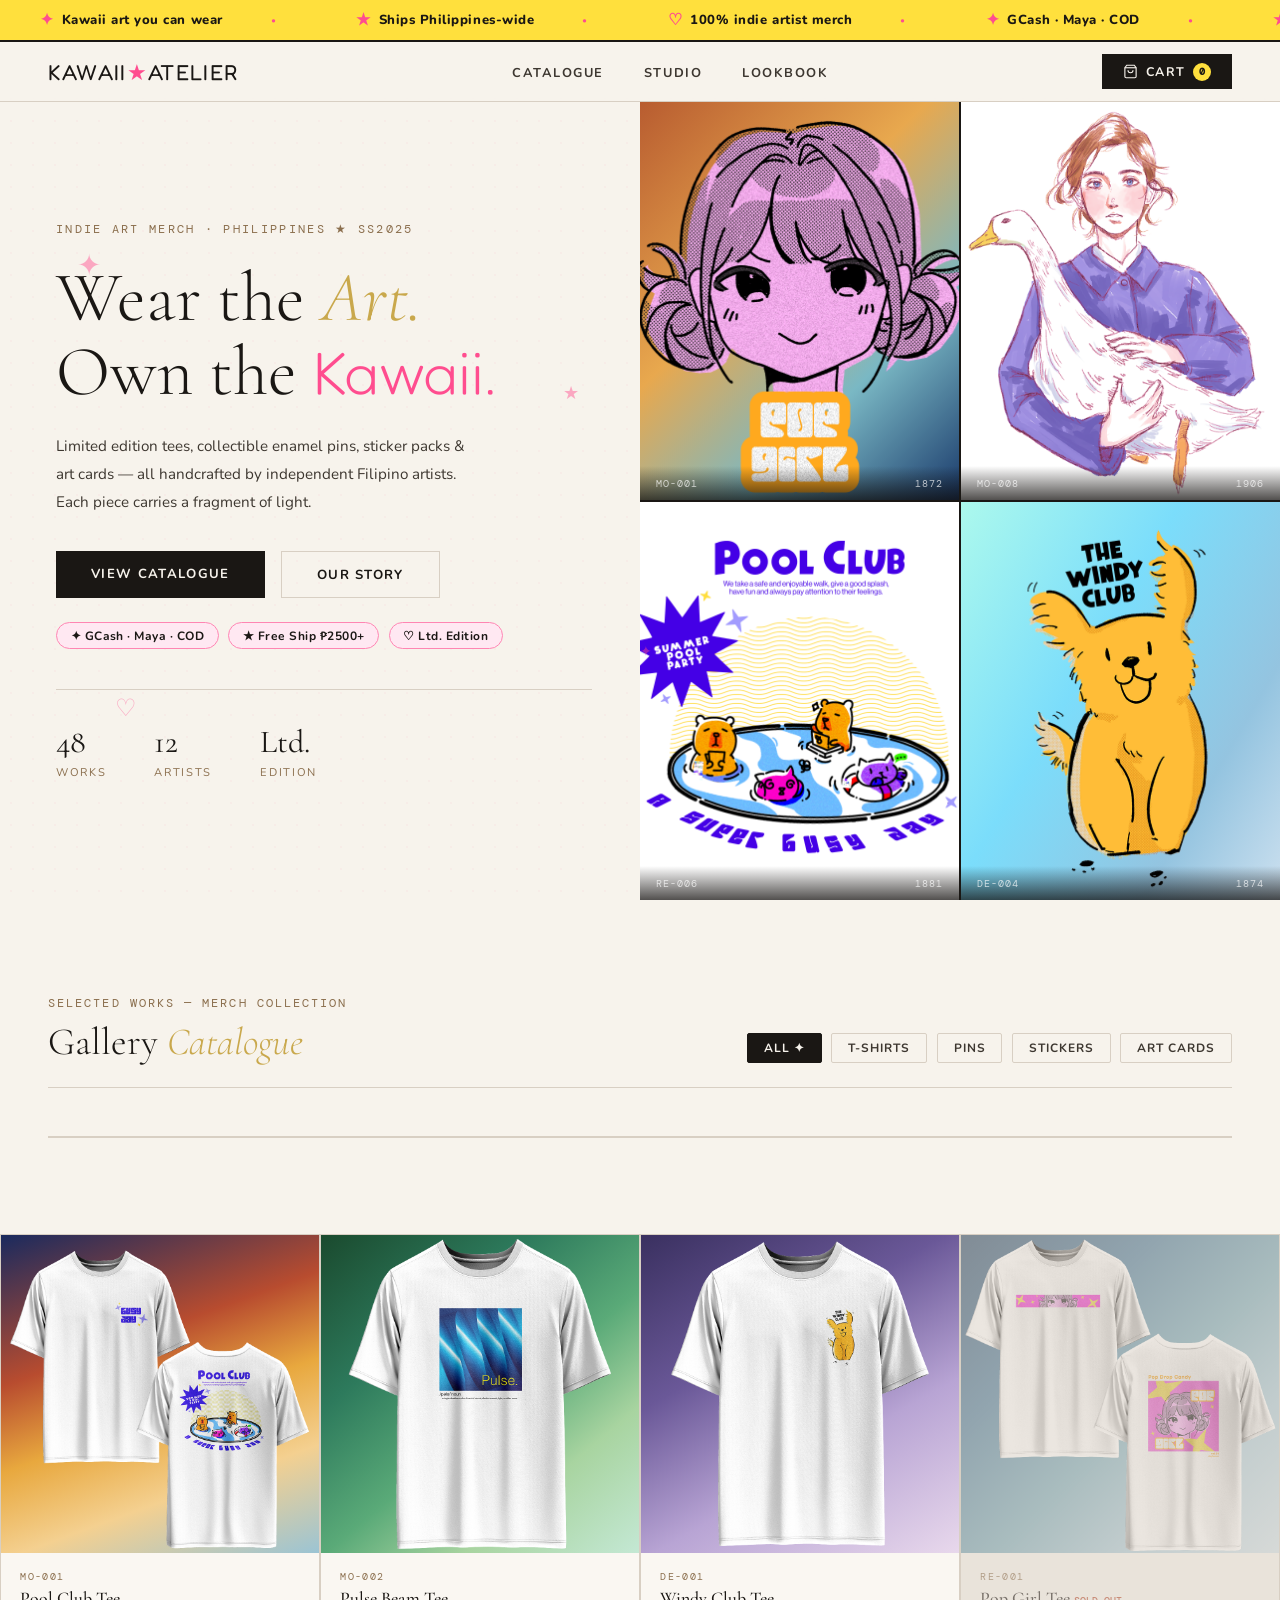
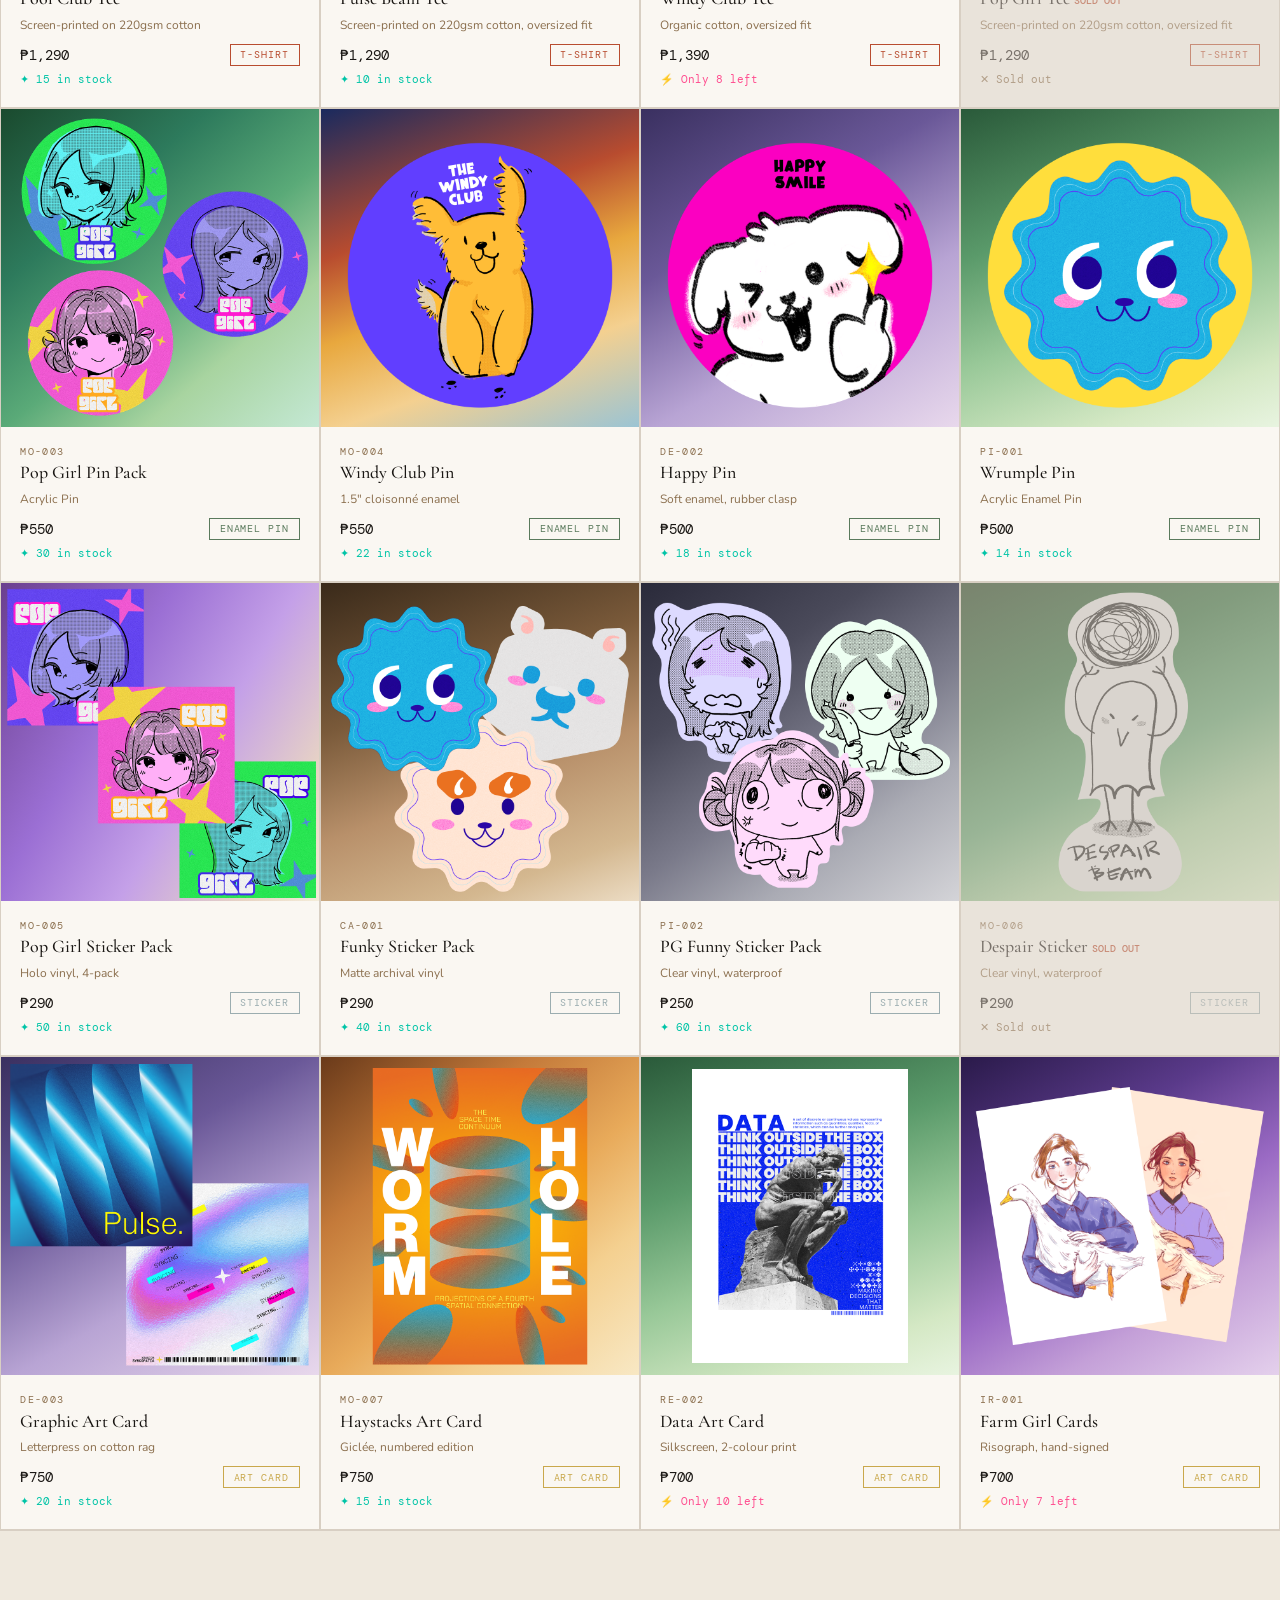
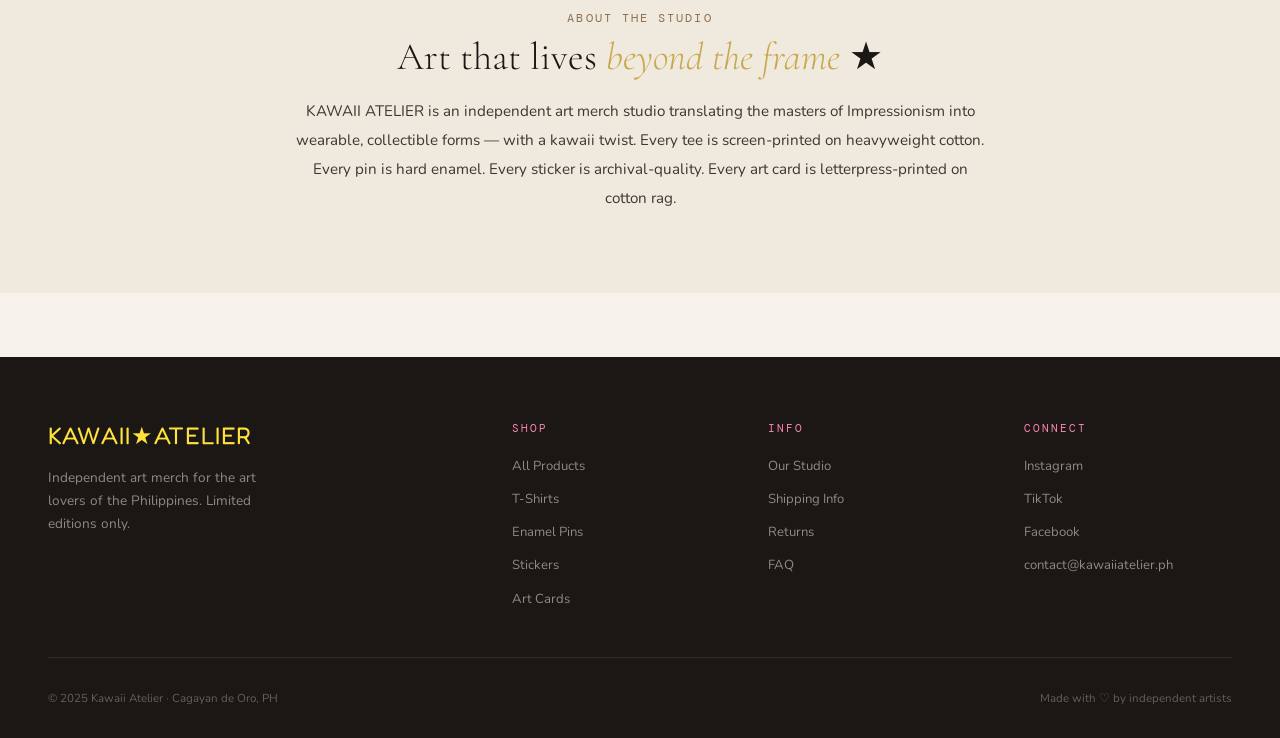
==== commit 89c75976: "changed" ====
--- a/frontend/index.html
+++ b/frontend/index.html
@@ -785,790 +785,3 @@
 <script src="app.js"></script>
 </body>
 </html>
-<!DOCTYPE html>
-<html lang="en">
-<head>
-<meta charset="UTF-8">
-<meta name="viewport" content="width=device-width, initial-scale=1.0">
-<title>KAWAII ATELIER — Art Merch ★</title>
-<link rel="preconnect" href="https://fonts.googleapis.com">
-<link href="https://fonts.googleapis.com/css2?family=Cormorant+Garamond:ital,wght@0,300;0,400;0,600;1,300;1,400&family=DM+Mono:wght@300;400&family=Fredoka+One&family=Nunito:wght@400;600;700;800&display=swap" rel="stylesheet">
-<link rel="stylesheet" href="styles.css">
-</head>
-<body>
-
-<!-- TICKER BANNER -->
-<div class="ticker-wrap">
-  <div class="ticker-track" id="tickerTrack">
-    <span class="tick-item"><span class="tick-icon">✦</span> Kawaii art you can wear</span>
-    <span class="tick-item"><span class="tick-icon">★</span> Ships Philippines-wide</span>
-    <span class="tick-item"><span class="tick-icon">♡</span> 100% indie artist merch</span>
-    <span class="tick-item"><span class="tick-icon">✦</span> GCash · Maya · COD</span>
-    <span class="tick-item"><span class="tick-icon">★</span> Free Shipping over ₱2500</span>
-    <span class="tick-item"><span class="tick-icon">♡</span> Hand-crafted limited editions</span>
-    <!-- Duplicated for seamless loop -->
-    <span class="tick-item"><span class="tick-icon">✦</span> Kawaii art you can wear</span>
-    <span class="tick-item"><span class="tick-icon">★</span> Ships Philippines-wide</span>
-    <span class="tick-item"><span class="tick-icon">♡</span> 100% indie artist merch</span>
-    <span class="tick-item"><span class="tick-icon">✦</span> GCash · Maya · COD</span>
-    <span class="tick-item"><span class="tick-icon">★</span> Free Shipping over ₱2500</span>
-    <span class="tick-item"><span class="tick-icon">♡</span> Hand-crafted limited editions</span>
-  </div>
-</div>
-
-<!-- NAV -->
-<nav id="mainNav">
-  <span class="nav-logo">KAWAII<span class="nav-logo-star">★</span>ATELIER</span>
-  <ul class="nav-links">
-    <li><a href="#catalogue">Catalogue</a></li>
-    <li><a href="#about">Studio</a></li>
-    <li><a href="#">Lookbook</a></li>
-  </ul>
-  <div class="nav-right">
-    <button class="cart-btn" onclick="toggleCart()">
-      <svg width="15" height="15" viewBox="0 0 24 24" fill="none" stroke="currentColor" stroke-width="1.8"><path d="M6 2L3 6v14a2 2 0 002 2h14a2 2 0 002-2V6l-3-4z"/><line x1="3" y1="6" x2="21" y2="6"/><path d="M16 10a4 4 0 01-8 0"/></svg>
-      Cart
-      <span class="cart-count" id="cartCount">0</span>
-    </button>
-  </div>
-</nav>
-
-<!-- HERO -->
-<section class="hero">
-  <div class="deco" style="top:18%;left:6%">✦</div>
-  <div class="deco" style="top:35%;left:44%;font-size:1.1rem;animation-delay:1.2s">★</div>
-  <div class="deco" style="bottom:22%;left:9%;font-size:1.5rem;animation-delay:.7s">♡</div>
-  <div class="deco" style="bottom:30%;left:50%;font-size:.85rem;animation-delay:2s">✦</div>
-
-  <div class="hero-left">
-    <p class="hero-eyebrow">Indie Art Merch · Philippines ★ SS2025</p>
-    <h1 class="hero-title">Wear the <em>Art.</em><br>Own the <span class="hero-title-pop">Kawaii.</span></h1>
-    <p class="hero-body">Limited edition tees, collectible enamel pins, sticker packs &amp; art cards — all handcrafted by independent Filipino artists. Each piece carries a fragment of light.</p>
-    <div class="hero-ctas">
-      <a href="#catalogue" class="btn-primary">View Catalogue</a>
-      <a href="#about" class="btn-ghost">Our Story</a>
-    </div>
-    <div class="hero-pills">
-      <span class="pill">✦ GCash · Maya · COD</span>
-      <span class="pill">★ Free Ship ₱2500+</span>
-      <span class="pill">♡ Ltd. Edition</span>
-    </div>
-    <div class="hero-stats">
-      <div>
-        <div class="hero-stat-num">48</div>
-        <div class="hero-stat-label">Works</div>
-      </div>
-      <div>
-        <div class="hero-stat-num">12</div>
-        <div class="hero-stat-label">Artists</div>
-      </div>
-      <div>
-        <div class="hero-stat-num">Ltd.</div>
-        <div class="hero-stat-label">Edition</div>
-      </div>
-    </div>
-  </div>
-
-  <div class="hero-right">
-    <div class="hero-grid-cell">
-      <div class="art-placeholder h1">
-        <img src="assets/pgcover.png" alt="Pop Girl" class="hero-img"
-          onerror="this.style.display='none';this.nextElementSibling.style.display='flex'">
-        <span class="hero-img-fallback" style="display:none"><span class="art-emoji">🎀</span><span class="art-text">POP GIRL</span></span>
-      </div>
-      <div class="art-label-overlay"><span>MO-001</span><span>1872</span></div>
-    </div>
-    <div class="hero-grid-cell">
-      <div class="art-placeholder h2">
-        <img src="assets/girlduckcover.png" alt="Farm Girl" class="hero-img"
-          onerror="this.style.display='none';this.nextElementSibling.style.display='flex'">
-        <span class="hero-img-fallback" style="display:none"><span class="art-emoji">🦢</span><span class="art-text">FARM GIRL</span></span>
-      </div>
-      <div class="art-label-overlay"><span>MO-008</span><span>1906</span></div>
-    </div>
-    <div class="hero-grid-cell">
-      <div class="art-placeholder h3">
-        <img src="assets/poolclubcover.png" alt="Pool Club" class="hero-img"
-          onerror="this.style.display='none';this.nextElementSibling.style.display='flex'">
-        <span class="hero-img-fallback" style="display:none"><span class="art-emoji">🌊</span><span class="art-text">POOL CLUB</span></span>
-      </div>
-      <div class="art-label-overlay"><span>RE-006</span><span>1881</span></div>
-    </div>
-    <div class="hero-grid-cell">
-      <div class="art-placeholder h4">
-        <img src="assets/windyclubcover.png" alt="Windy Club" class="hero-img"
-          onerror="this.style.display='none';this.nextElementSibling.style.display='flex'">
-        <span class="hero-img-fallback" style="display:none"><span class="art-emoji">🐾</span><span class="art-text">WINDY CLUB</span></span>
-      </div>
-      <div class="art-label-overlay"><span>DE-004</span><span>1874</span></div>
-    </div>
-  </div>
-</section>
-
-<!-- CATALOGUE -->
-<section class="catalogue" id="catalogue">
-  <div class="section-header">
-    <div>
-      <p class="section-meta">Selected Works — Merch Collection</p>
-      <h2 class="section-title">Gallery <em>Catalogue</em></h2>
-    </div>
-    <div class="filter-bar" id="filterBar">
-      <button class="filter-btn active" onclick="filterProducts('all',this)">All ✦</button>
-      <button class="filter-btn" onclick="filterProducts('tshirt',this)">T-Shirts</button>
-      <button class="filter-btn" onclick="filterProducts('pin',this)">Pins</button>
-      <button class="filter-btn" onclick="filterProducts('sticker',this)">Stickers</button>
-      <button class="filter-btn" onclick="filterProducts('artcard',this)">Art Cards</button>
-    </div>
-  </div>
-  <div class="product-grid" id="productGrid"></div>
-</section>
-
-  <!-- ─────────────────────────────────────────
-       PRODUCT GRID — hardcoded, DB-ready
-       Images live in: assets/<filename>
-       onerror fallback shows gradient + emoji
-       data-type drives the JS filter
-  ──────────────────────────────────────────── -->
-  <div class="product-grid" id="productGrid">
-
-
-    <!-- ══════ T-SHIRTS ══════ -->
-
-    <!-- ts-001 · Pool Club Tee -->
-    <div class="product-card" id="card-ts-001" data-type="tshirt">
-      <div class="card-img">
-        <div class="card-img-inner art-sunrise">
-          <img
-            src="assets/poolclubtee.png"
-            alt="Pool Club Tee"
-            class="card-product-img"
-            onerror="this.style.display='none';this.nextElementSibling.style.display='flex'"
-          >
-          <span class="card-img-fallback" style="display:none">🌊</span>
-        </div>
-      </div>
-      <div class="card-body">
-        <div class="card-code">MO-001</div>
-        <div class="card-name">Pool Club Tee</div>
-        <div class="card-desc">Screen-printed on 220gsm cotton</div>
-        <div class="card-footer">
-          <span class="card-price">₱1,290</span>
-          <span class="card-tag tag-tshirt">T-Shirt</span>
-        </div>
-        <div class="card-stock stock-ok">✦ 15 in stock</div>
-      </div>
-      <button class="card-add-btn" onclick="addToCart('ts-001')">★ Add to Cart</button>
-    </div>
-
-    <!-- ts-002 · Pulse Tee -->
-    <div class="product-card" id="card-ts-002" data-type="tshirt">
-      <div class="card-img">
-        <div class="card-img-inner art-waterlily">
-          <img
-            src="assets/pulsetee.png"
-            alt="pulse Tee"
-            class="card-product-img"
-            onerror="this.style.display='none';this.nextElementSibling.style.display='flex'"
-          >
-          <span class="card-img-fallback" style="display:none">💧</span>
-        </div>
-      </div>
-      <div class="card-body">
-        <div class="card-code">MO-002</div>
-        <div class="card-name">Pulse Beam Tee</div>
-        <div class="card-desc">Screen-printed on 220gsm cotton, oversized fit</div>
-        <div class="card-footer">
-          <span class="card-price">₱1,290</span>
-          <span class="card-tag tag-tshirt">T-Shirt</span>
-        </div>
-        <div class="card-stock stock-ok">✦ 10 in stock</div>
-      </div>
-      <button class="card-add-btn" onclick="addToCart('ts-002')">★ Add to Cart</button>
-    </div>
-
-    <!-- ts-003 · Windy Club Tee -->
-    <div class="product-card" id="card-ts-003" data-type="tshirt">
-      <div class="card-img">
-        <div class="card-img-inner art-ballet">
-          <img
-            src="assets/windyclubtee.png"
-            alt="Windy Club Tee"
-            class="card-product-img"
-            onerror="this.style.display='none';this.nextElementSibling.style.display='flex'"
-          >
-          <span class="card-img-fallback" style="display:none">🐾</span>
-        </div>
-      </div>
-      <div class="card-body">
-        <div class="card-code">DE-001</div>
-        <div class="card-name">Windy Club Tee</div>
-        <div class="card-desc">Organic cotton, oversized fit</div>
-        <div class="card-footer">
-          <span class="card-price">₱1,390</span>
-          <span class="card-tag tag-tshirt">T-Shirt</span>
-        </div>
-        <div class="card-stock stock-low">⚡ Only 8 left</div>
-      </div>
-      <button class="card-add-btn" onclick="addToCart('ts-003')">★ Add to Cart</button>
-    </div>
-
-    <!-- ts-004 · Pop Girl — SOLD OUT -->
-    <div class="product-card out-of-stock" id="card-ts-004" data-type="tshirt">
-      <div class="card-img">
-        <div class="card-img-inner art-boating">
-          <img
-            src="assets/pgtee.png"
-            alt="Pop Girl Tee"
-            class="card-product-img"
-            onerror="this.style.display='none';this.nextElementSibling.style.display='flex'"
-          >
-          <span class="card-img-fallback" style="display:none">🎀</span>
-        </div>
-      </div>
-      <div class="card-body">
-        <div class="card-code">RE-001</div>
-        <div class="card-name">Pop Girl Tee <span style="font-family:var(--mono);font-size:.65rem;color:var(--rust)">SOLD OUT</span></div>
-        <div class="card-desc">Screen-printed on 220gsm cotton, oversized fit</div>
-        <div class="card-footer">
-          <span class="card-price">₱1,290</span>
-          <span class="card-tag tag-tshirt">T-Shirt</span>
-        </div>
-        <div class="card-stock">✕ Sold out</div>
-      </div>
-    </div>
-
-
-    <!-- ══════ ENAMEL PINS ══════ -->
-
-    <!-- pn-001 · Waterlily Pin -->
-    <div class="product-card" id="card-pn-001" data-type="pin">
-      <div class="card-img">
-        <div class="card-img-inner art-waterlily">
-          <img
-            src="assets/pn-waterlily.jpg"
-            alt="Waterlily Pin"
-            class="card-product-img"
-            onerror="this.style.display='none';this.nextElementSibling.style.display='flex'"
-          >
-          <span class="card-img-fallback" style="display:none">💧</span>
-        </div>
-      </div>
-      <div class="card-body">
-        <div class="card-code">MO-003</div>
-        <div class="card-name">Waterlily Pin</div>
-        <div class="card-desc">Hard enamel, gold plating</div>
-        <div class="card-footer">
-          <span class="card-price">₱550</span>
-          <span class="card-tag tag-pin">Enamel Pin</span>
-        </div>
-        <div class="card-stock stock-ok">✦ 30 in stock</div>
-      </div>
-      <button class="card-add-btn" onclick="addToCart('pn-001')">★ Add to Cart</button>
-    </div>
-
-    <!-- pn-002 · windy Pin -->
-    <div class="product-card" id="card-pn-002" data-type="pin">
-      <div class="card-img">
-        <div class="card-img-inner art-sunrise">
-          <img
-            src="assets/windy pin.png"
-            alt="Sunrise Pin"
-            class="card-product-img"
-            onerror="this.style.display='none';this.nextElementSibling.style.display='flex'"
-          >
-          <span class="card-img-fallback" style="display:none">🌅</span>
-        </div>
-      </div>
-      <div class="card-body">
-        <div class="card-code">MO-004</div>
-        <div class="card-name">Windy Club Pin</div>
-        <div class="card-desc">1.5" cloisonné enamel</div>
-        <div class="card-footer">
-          <span class="card-price">₱550</span>
-          <span class="card-tag tag-pin">Enamel Pin</span>
-        </div>
-        <div class="card-stock stock-ok">✦ 22 in stock</div>
-      </div>
-      <button class="card-add-btn" onclick="addToCart('pn-002')">★ Add to Cart</button>
-    </div>
-
-    <!-- pn-003 · Ballet Pin -->
-    <div class="product-card" id="card-pn-003" data-type="pin">
-      <div class="card-img">
-        <div class="card-img-inner art-ballet">
-          <img
-            src="assets/happy pin.png"
-            alt="Ballet Pin"
-            class="card-product-img"
-            onerror="this.style.display='none';this.nextElementSibling.style.display='flex'"
-          >
-          <span class="card-img-fallback" style="display:none">🎀</span>
-        </div>
-      </div>
-      <div class="card-body">
-        <div class="card-code">DE-002</div>
-        <div class="card-name">Happy Pin</div>
-        <div class="card-desc">Soft enamel, rubber clasp</div>
-        <div class="card-footer">
-          <span class="card-price">₱500</span>
-          <span class="card-tag tag-pin">Enamel Pin</span>
-        </div>
-        <div class="card-stock stock-ok">✦ 18 in stock</div>
-      </div>
-      <button class="card-add-btn" onclick="addToCart('pn-003')">★ Add to Cart</button>
-    </div>
-
-    <!-- pn-004 · Parasol Pin -->
-    <div class="product-card" id="card-pn-004" data-type="pin">
-      <div class="card-img">
-        <div class="card-img-inner art-parasol">
-          <img
-            src="assets/pn-parasol.jpg"
-            alt="Parasol Pin"
-            class="card-product-img"
-            onerror="this.style.display='none';this.nextElementSibling.style.display='flex'"
-          >
-          <span class="card-img-fallback" style="display:none">☂️</span>
-        </div>
-      </div>
-      <div class="card-body">
-        <div class="card-code">PI-001</div>
-        <div class="card-name">Parasol Pin</div>
-        <div class="card-desc">Hard enamel, silver plating</div>
-        <div class="card-footer">
-          <span class="card-price">₱500</span>
-          <span class="card-tag tag-pin">Enamel Pin</span>
-        </div>
-        <div class="card-stock stock-ok">✦ 14 in stock</div>
-      </div>
-      <button class="card-add-btn" onclick="addToCart('pn-004')">★ Add to Cart</button>
-    </div>
-
-
-    <!-- ══════ STICKERS ══════ -->
-
-    <!-- st-001 · Pop Girl Sticker Pack -->
-    <div class="product-card" id="card-st-001" data-type="sticker">
-      <div class="card-img">
-        <div class="card-img-inner art-garden">
-          <img
-            src="assets/popgirl stickerpck.png"
-            alt="Pop Girl Sticker Pack"
-            class="card-product-img"
-            onerror="this.style.display='none';this.nextElementSibling.style.display='flex'"
-          >
-          <span class="card-img-fallback" style="display:none">🌷</span>
-        </div>
-      </div>
-      <div class="card-body">
-        <div class="card-code">MO-005</div>
-        <div class="card-name">Pop Girl Sticker Pack</div>
-        <div class="card-desc">Holo vinyl, 4-pack</div>
-        <div class="card-footer">
-          <span class="card-price">₱290</span>
-          <span class="card-tag tag-sticker">Sticker</span>
-        </div>
-        <div class="card-stock stock-ok">✦ 50 in stock</div>
-      </div>
-      <button class="card-add-btn" onclick="addToCart('st-001')">★ Add to Cart</button>
-    </div>
-
-    <!-- st-002 · Funky Sticker -->
-    <div class="product-card" id="card-st-002" data-type="sticker">
-      <div class="card-img">
-        <div class="card-img-inner art-rouen">
-          <img
-            src="assets/funky stickerpck.png"
-            alt="Funky Sticker Pack"
-            class="card-product-img"
-            onerror="this.style.display='none';this.nextElementSibling.style.display='flex'"
-          >
-          <span class="card-img-fallback" style="display:none">⛪</span>
-        </div>
-      </div>
-      <div class="card-body">
-        <div class="card-code">CA-001</div>
-        <div class="card-name">Funky Sticker Pack</div>
-        <div class="card-desc">Matte archival vinyl</div>
-        <div class="card-footer">
-          <span class="card-price">₱290</span>
-          <span class="card-tag tag-sticker">Sticker</span>
-        </div>
-        <div class="card-stock stock-ok">✦ 40 in stock</div>
-      </div>
-      <button class="card-add-btn" onclick="addToCart('st-002')">★ Add to Cart</button>
-    </div>
-
-    <!-- st-003 · Boulevard Sticker -->
-    <div class="product-card" id="card-st-003" data-type="sticker">
-      <div class="card-img">
-        <div class="card-img-inner art-boulevard">
-          <img
-            src="assets/st-boulevard.jpg"
-            alt="Boulevard Sticker"
-            class="card-product-img"
-            onerror="this.style.display='none';this.nextElementSibling.style.display='flex'"
-          >
-          <span class="card-img-fallback" style="display:none">🌃</span>
-        </div>
-      </div>
-      <div class="card-body">
-        <div class="card-code">PI-002</div>
-        <div class="card-name">Boulevard Sticker</div>
-        <div class="card-desc">Clear vinyl, waterproof</div>
-        <div class="card-footer">
-          <span class="card-price">₱250</span>
-          <span class="card-tag tag-sticker">Sticker</span>
-        </div>
-        <div class="card-stock stock-ok">✦ 60 in stock</div>
-      </div>
-      <button class="card-add-btn" onclick="addToCart('st-003')">★ Add to Cart</button>
-    </div>
-
-    <!-- st-004 · Despair Sticker — SOLD OUT -->
-    <div class="product-card out-of-stock" id="card-st-004" data-type="sticker">
-      <div class="card-img">
-        <div class="card-img-inner art-bridge">
-          <img
-            src="assets/despair sticker.png"
-            alt="Despair Sticker"
-            class="card-product-img"
-            onerror="this.style.display='none';this.nextElementSibling.style.display='flex'"
-          >
-          <span class="card-img-fallback" style="display:none">🌉</span>
-        </div>
-      </div>
-      <div class="card-body">
-        <div class="card-code">MO-006</div>
-        <div class="card-name">Despair Sticker <span style="font-family:var(--mono);font-size:.65rem;color:var(--rust)">SOLD OUT</span></div>
-        <div class="card-desc">Clear vinyl, waterproof </div>
-        <div class="card-footer">
-          <span class="card-price">₱290</span>
-          <span class="card-tag tag-sticker">Sticker</span>
-        </div>
-        <div class="card-stock">✕ Sold out</div>
-      </div>
-    </div>
-
-
-    <!-- ══════ ART CARDS ══════ -->
-
-    <!-- ac-001 · Ballet Art Card -->
-    <div class="product-card" id="card-ac-001" data-type="artcard">
-      <div class="card-img">
-        <div class="card-img-inner art-ballet">
-          <img
-            src="assets/ac-ballet.jpg"
-            alt="Ballet Art Card"
-            class="card-product-img"
-            onerror="this.style.display='none';this.nextElementSibling.style.display='flex'"
-          >
-          <span class="card-img-fallback" style="display:none">🩰</span>
-        </div>
-      </div>
-      <div class="card-body">
-        <div class="card-code">DE-003</div>
-        <div class="card-name">Ballet Art Card</div>
-        <div class="card-desc">Letterpress on cotton rag</div>
-        <div class="card-footer">
-          <span class="card-price">₱750</span>
-          <span class="card-tag tag-artcard">Art Card</span>
-        </div>
-        <div class="card-stock stock-ok">✦ 20 in stock</div>
-      </div>
-      <button class="card-add-btn" onclick="addToCart('ac-001')">★ Add to Cart</button>
-    </div>
-
-    <!-- ac-002 · Worm Hole Art Card -->
-    <div class="product-card" id="card-ac-002" data-type="artcard">
-      <div class="card-img">
-        <div class="card-img-inner art-haystacks">
-          <img
-            src="assets/wormholeap.png"
-            alt="Worm Hole Art Card"
-            class="card-product-img"
-            onerror="this.style.display='none';this.nextElementSibling.style.display='flex'"
-          >
-          <span class="card-img-fallback" style="display:none">🌾</span>
-        </div>
-      </div>
-      <div class="card-body">
-        <div class="card-code">MO-007</div>
-        <div class="card-name">Haystacks Art Card</div>
-        <div class="card-desc">Giclée, numbered edition</div>
-        <div class="card-footer">
-          <span class="card-price">₱750</span>
-          <span class="card-tag tag-artcard">Art Card</span>
-        </div>
-        <div class="card-stock stock-ok">✦ 15 in stock</div>
-      </div>
-      <button class="card-add-btn" onclick="addToCart('ac-002')">★ Add to Cart</button>
-    </div>
-
-    <!-- ac-003 · Data Art Card -->
-    <div class="product-card" id="card-ac-003" data-type="artcard">
-      <div class="card-img">
-        <div class="card-img-inner art-parasol">
-          <img
-            src="assets/dataap.png"
-            alt="Parasol Art Card"
-            class="card-product-img"
-            onerror="this.style.display='none';this.nextElementSibling.style.display='flex'"
-          >
-          <span class="card-img-fallback" style="display:none">☂️</span>
-        </div>
-      </div>
-      <div class="card-body">
-        <div class="card-code">RE-002</div>
-        <div class="card-name">Data Art Card</div>
-        <div class="card-desc">Silkscreen, 2-colour print</div>
-        <div class="card-footer">
-          <span class="card-price">₱700</span>
-          <span class="card-tag tag-artcard">Art Card</span>
-        </div>
-        <div class="card-stock stock-low">⚡ Only 10 left</div>
-      </div>
-      <button class="card-add-btn" onclick="addToCart('ac-003')">★ Add to Cart</button>
-    </div>
-
-    <!-- ac-004 · Farm Girl Card -->
-    <div class="product-card" id="card-ac-004" data-type="artcard">
-      <div class="card-img">
-        <div class="card-img-inner art-iris">
-          <img
-            src="assets/farmgirlap.png"
-            alt="farm girl art Card"
-            class="card-product-img"
-            onerror="this.style.display='none';this.nextElementSibling.style.display='flex'"
-          >
-          <span class="card-img-fallback" style="display:none">🌸</span>
-        </div>
-      </div>
-      <div class="card-body">
-        <div class="card-code">IR-001</div>
-        <div class="card-name">Farm Girl Cards</div>
-        <div class="card-desc">Risograph, hand-signed</div>
-        <div class="card-footer">
-          <span class="card-price">₱700</span>
-          <span class="card-tag tag-artcard">Art Card</span>
-        </div>
-        <div class="card-stock stock-low">⚡ Only 7 left</div>
-      </div>
-      <button class="card-add-btn" onclick="addToCart('ac-004')">★ Add to Cart</button>
-    </div>
-
-
-  </div><!-- /product-grid -->
-</section>
-
-<!-- ABOUT -->
-<section id="about" class="about-section">
-  <div class="about-inner">
-    <p class="section-meta">About the Studio</p>
-    <h2 class="section-title">Art that lives <em>beyond the frame</em> ★</h2>
-    <p class="about-body">KAWAII ATELIER is an independent art merch studio translating the masters of Impressionism into wearable, collectible forms — with a kawaii twist. Every tee is screen-printed on heavyweight cotton. Every pin is hard enamel. Every sticker is archival-quality. Every art card is letterpress-printed on cotton rag.</p>
-  </div>
-</section>
-
-<!-- FOOTER -->
-<footer>
-  <div class="footer-grid">
-    <div>
-      <div class="footer-brand">KAWAII★ATELIER</div>
-      <p class="footer-tagline">Independent art merch for the art lovers of the Philippines. Limited editions only.</p>
-    </div>
-    <div>
-      <p class="footer-col-title">Shop</p>
-      <ul class="footer-links">
-        <li><a href="#catalogue">All Products</a></li>
-        <li><a href="#">T-Shirts</a></li>
-        <li><a href="#">Enamel Pins</a></li>
-        <li><a href="#">Stickers</a></li>
-        <li><a href="#">Art Cards</a></li>
-      </ul>
-    </div>
-    <div>
-      <p class="footer-col-title">Info</p>
-      <ul class="footer-links">
-        <li><a href="#about">Our Studio</a></li>
-        <li><a href="#">Shipping Info</a></li>
-        <li><a href="#">Returns</a></li>
-        <li><a href="#">FAQ</a></li>
-      </ul>
-    </div>
-    <div>
-      <p class="footer-col-title">Connect</p>
-      <ul class="footer-links">
-        <li><a href="#">Instagram</a></li>
-        <li><a href="#">TikTok</a></li>
-        <li><a href="#">Facebook</a></li>
-        <li><a href="#">contact@kawaiiatelier.ph</a></li>
-      </ul>
-    </div>
-  </div>
-  <div class="footer-bottom">
-    <span>© 2025 Kawaii Atelier · Cagayan de Oro, PH</span>
-    <span>Made with ♡ by independent artists</span>
-  </div>
-</footer>
-
-<!-- CART SIDEBAR -->
-<div class="cart-overlay" id="cartOverlay" onclick="toggleCart()"></div>
-<aside class="cart-drawer" id="cartDrawer">
-  <div class="cart-header">
-    <span class="cart-title">Your Cart ★</span>
-    <button class="cart-close" onclick="toggleCart()">✕</button>
-  </div>
-  <div class="cart-items" id="cartItems">
-    <div class="cart-empty" id="cartEmpty">
-      <div class="cart-empty-icon">🛒</div>
-      <p>Your cart is empty</p>
-    </div>
-  </div>
-  <div class="cart-footer">
-    <div class="cart-subtotal">
-      <span class="cart-subtotal-label">Total</span>
-      <span class="cart-subtotal-val" id="cartTotal">₱0.00</span>
-    </div>
-    <p class="cart-note">Shipping calculated at checkout · GCash · Maya · COD accepted</p>
-    <button class="checkout-btn" onclick="openCheckout()">Checkout ✦</button>
-  </div>
-</aside>
-
-<!-- CHECKOUT MODAL -->
-<div class="modal-overlay" id="checkoutModal">
-  <div class="modal">
-    <div class="modal-header">
-      <span class="modal-title">Checkout ★</span>
-      <button class="modal-close" onclick="closeCheckout()">✕</button>
-    </div>
-    <div class="modal-body">
-      <div class="step-tabs">
-        <button class="step-tab active" onclick="goStep(1)">01 · Address</button>
-        <button class="step-tab" onclick="goStep(2)">02 · Payment</button>
-        <button class="step-tab" onclick="goStep(3)">03 · Confirm</button>
-      </div>
-      <div id="checkoutForm">
-        <!-- Step 1: Address -->
-        <div class="form-section active" id="step1">
-          <div class="form-row">
-            <div class="form-group">
-              <label>First Name *</label>
-              <input type="text" id="fname" placeholder="Maria">
-            </div>
-            <div class="form-group">
-              <label>Last Name *</label>
-              <input type="text" id="lname" placeholder="Santos">
-            </div>
-          </div>
-          <div class="form-group">
-            <label>Email *</label>
-            <input type="email" id="email" placeholder="maria@example.com">
-          </div>
-          <div class="form-group">
-            <label>Phone (09XX XXX XXXX) *</label>
-            <input type="tel" id="phone" placeholder="09123456789" oninput="formatPhoneInput(this)" maxlength="11">
-          </div>
-          <div class="form-group">
-            <label>Street Address</label>
-            <input type="text" id="addr1" placeholder="123 Rizal St., Brgy. Poblacion">
-          </div>
-          <div class="form-row">
-            <div class="form-group">
-              <label>City / Municipality *</label>
-              <input type="text" id="city" placeholder="Cagayan de Oro">
-            </div>
-            <div class="form-group">
-              <label>Province *</label>
-              <input type="text" id="province" placeholder="Misamis Oriental">
-            </div>
-          </div>
-          <div class="form-group">
-            <label>Country</label>
-            <input type="text" id="country" value="Philippines" readonly style="background:var(--cream2);color:var(--warm)">
-          </div>
-          <div class="form-actions">
-            <button class="btn-form-next" onclick="goStep(2)">Continue to Payment ✦</button>
-          </div>
-        </div>
-
-        <!-- Step 2: Payment -->
-        <div class="form-section" id="step2">
-          <div class="form-group">
-            <label>Payment Method</label>
-            <select id="paymethod">
-              <option>Cash on Delivery (COD)</option>
-            </select>
-          </div>
-          <div class="cod-note" style="background:var(--pink3);border:1.5px solid var(--pink2);padding:1rem;border-radius:4px;margin-top:1rem;">
-            <p style="font-size:.85rem;color:var(--ink);line-height:1.6;margin:0;">
-              <strong>✦ Cash on Delivery</strong><br>
-              Pay ₱<span id="codAmount">0.00</span> when your order arrives.<br>
-              Please prepare exact change. Our rider will collect payment upon delivery.
-            </p>
-          </div>
-          <div class="form-actions">
-            <button class="btn-form-back" onclick="goStep(1)">← Back</button>
-            <button class="btn-form-next" onclick="goStep(3)">Review Order ✦</button>
-          </div>
-        </div>
-
-        <!-- Step 3: Order Confirmation -->
-        <div class="form-section" id="step3">
-          <div class="confirm-section">
-            <p class="section-meta" style="margin-bottom:1rem">📦 Order Summary</p>
-            <div class="confirm-items" id="confirmItems"></div>
-            <div class="confirm-divider"></div>
-            <div class="confirm-row">
-              <span>Subtotal</span>
-              <span id="confirmSubtotal"></span>
-            </div>
-            <div class="confirm-row">
-              <span>Shipping</span>
-              <span style="font-family:var(--mono)">₱120.00</span>
-            </div>
-            <div class="confirm-row total">
-              <span>Total</span>
-              <span id="confirmTotal"></span>
-            </div>
-          </div>
-
-          <div class="confirm-section">
-            <p class="section-meta" style="margin-bottom:.5rem">📍 Delivering to</p>
-            <p id="confirmAddress" style="font-size:.9rem;color:var(--ink2);line-height:1.6;margin-bottom:1rem;"></p>
-            <p class="section-meta" style="margin-bottom:.3rem">💳 Payment</p>
-            <p style="font-size:.9rem;color:var(--ink2);margin-bottom:1rem;">Cash on Delivery (COD)</p>
-          </div>
-
-          <div class="confirm-notice" style="background:var(--cream2);border:1px solid var(--border);padding:1rem;border-radius:4px;margin-bottom:1.5rem;">
-            <p style="font-size:.8rem;color:var(--warm);line-height:1.6;margin:0;">
-              By placing this order, you agree to our terms. Orders are shipped Philippines-wide via local couriers. 
-              Estimated delivery: 3-7 business days for Metro Manila, 5-10 days for provincial areas.
-            </p>
-          </div>
-
-          <div class="form-actions">
-            <button class="btn-form-back" onclick="goStep(2)">← Back</button>
-            <button class="btn-form-next" onclick="placeOrder()">Place Order ★</button>
-          </div>
-        </div>
-      </div>
-
-      <!-- Success View -->
-      <div class="success-view" id="successView">
-        <div class="success-icon">★</div>
-        <h2>Order Confirmed!</h2>
-        <p id="orderNum" class="order-num"></p>
-        <p>Thank you! Your kawaii merch is on its way. We'll send a confirmation to your email shortly.</p>
-        <button class="btn-primary" onclick="resetOrder()">Continue Shopping ✦</button>
-      </div>
-    </div>
-  </div>
-</div>
-
-<!-- TOAST -->
-<div class="toast-container" id="toastContainer"></div>
-
-<script src="app.js"></script>
-</body>
-</html>
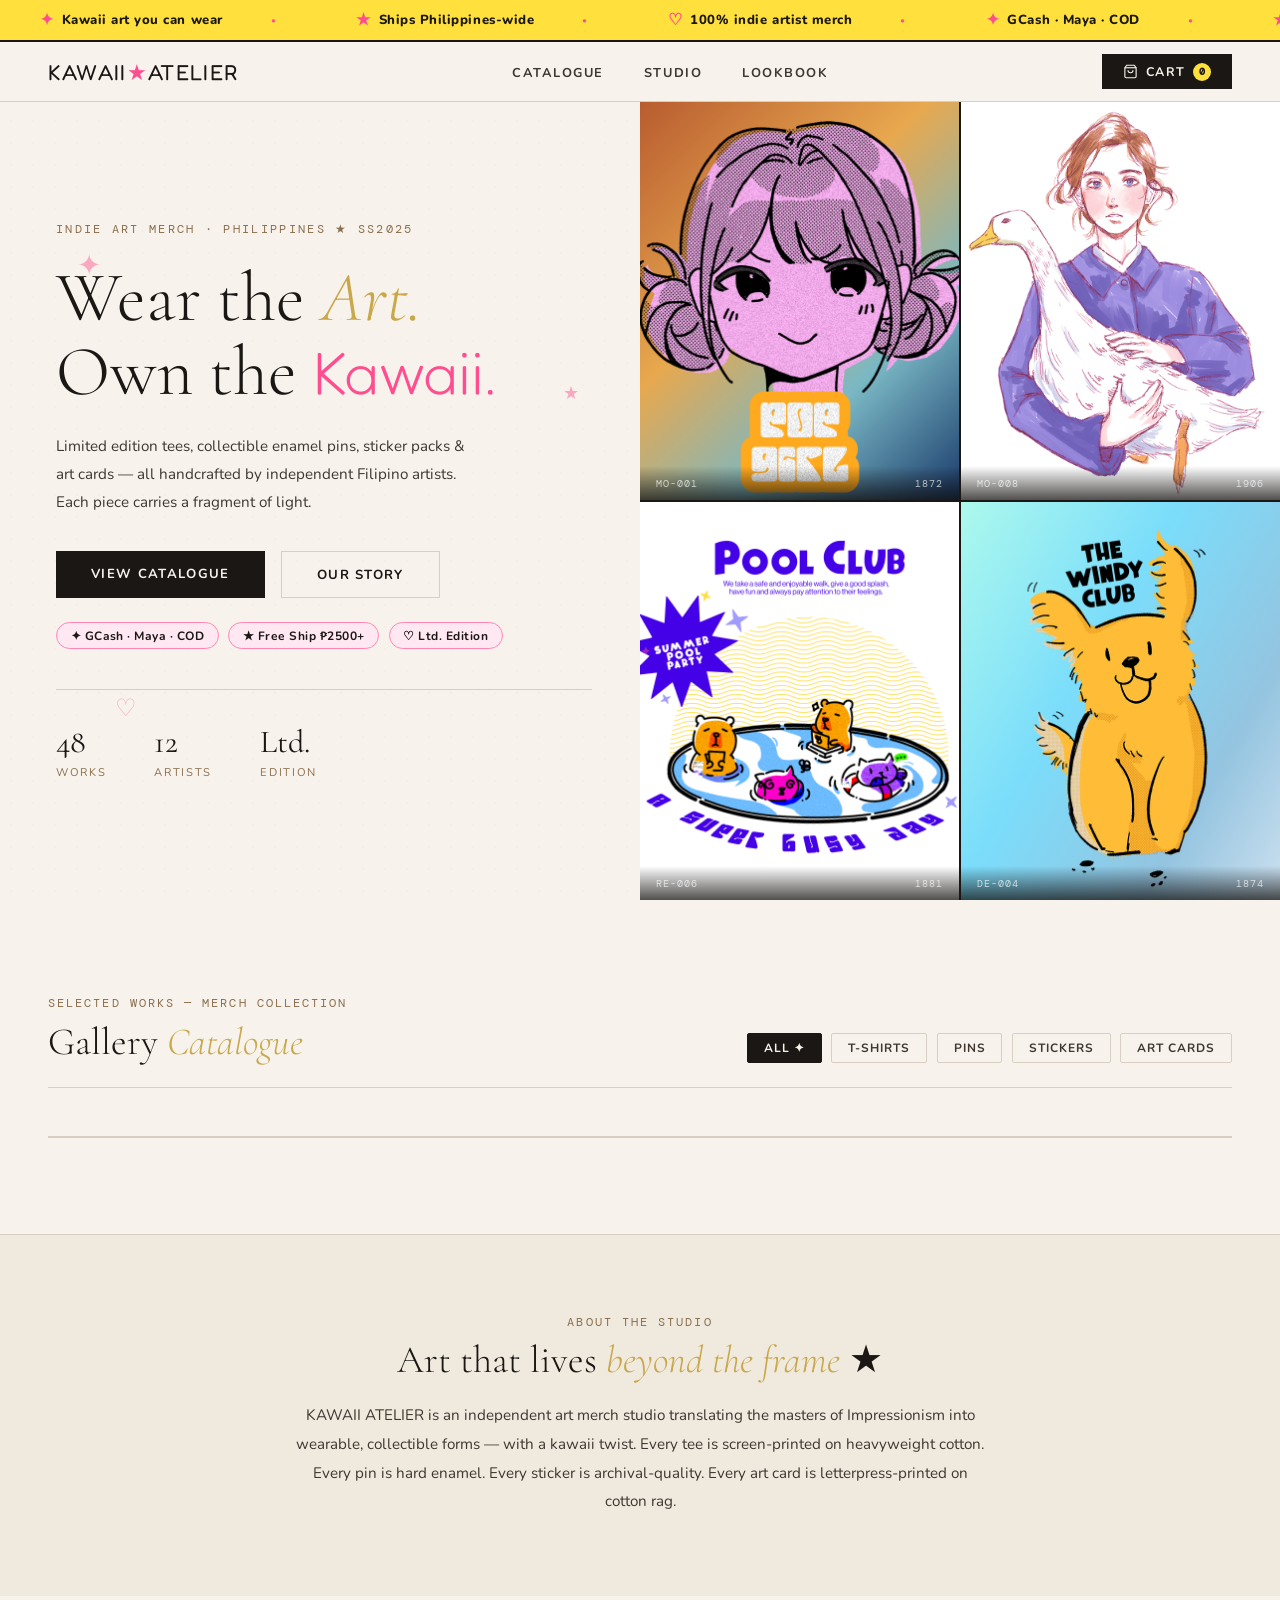
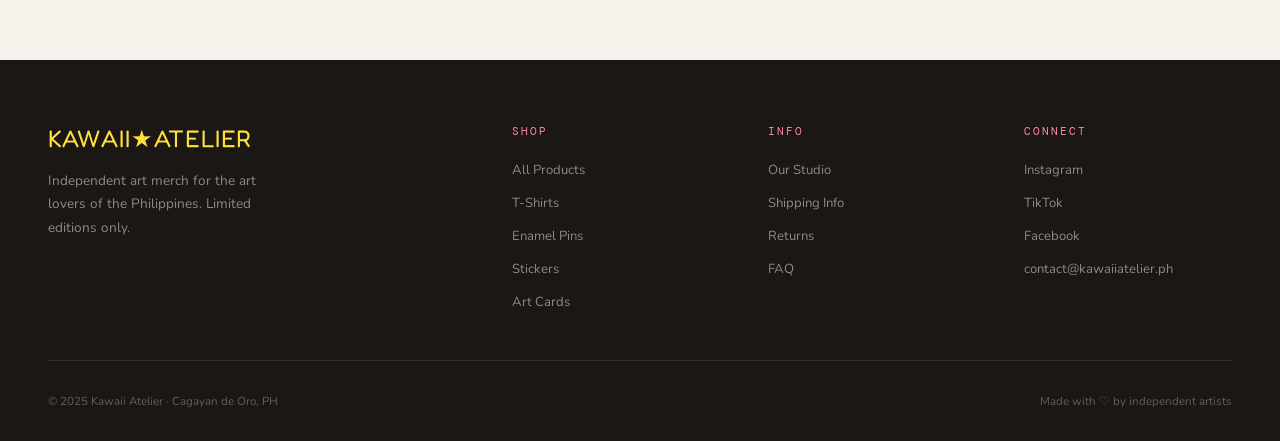
==== commit 0189573b: "changes" ====
--- a/frontend/index.html
+++ b/frontend/index.html
@@ -136,444 +136,6 @@
   <div class="product-grid" id="productGrid"></div>
 </section>
 
-  <!-- ─────────────────────────────────────────
-       PRODUCT GRID — hardcoded, DB-ready
-       Images live in: assets/<filename>
-       onerror fallback shows gradient + emoji
-       data-type drives the JS filter
-  ──────────────────────────────────────────── -->
-  <div class="product-grid" id="productGrid">
-
-
-    <!-- ══════ T-SHIRTS ══════ -->
-
-    <!-- ts-001 · Pool Club Tee -->
-    <div class="product-card" id="card-ts-001" data-type="tshirt">
-      <div class="card-img">
-        <div class="card-img-inner art-sunrise">
-          <img
-            src="assets/poolclubtee.png"
-            alt="Pool Club Tee"
-            class="card-product-img"
-            onerror="this.style.display='none';this.nextElementSibling.style.display='flex'"
-          >
-          <span class="card-img-fallback" style="display:none">🌊</span>
-        </div>
-      </div>
-      <div class="card-body">
-        <div class="card-code">MO-001</div>
-        <div class="card-name">Pool Club Tee</div>
-        <div class="card-desc">Screen-printed on 220gsm cotton</div>
-        <div class="card-footer">
-          <span class="card-price">₱1,290</span>
-          <span class="card-tag tag-tshirt">T-Shirt</span>
-        </div>
-        <div class="card-stock stock-ok">✦ 15 in stock</div>
-      </div>
-      <button class="card-add-btn" onclick="addToCart('ts-001')">★ Add to Cart</button>
-    </div>
-
-    <!-- ts-002 · Pulse Tee -->
-    <div class="product-card" id="card-ts-002" data-type="tshirt">
-      <div class="card-img">
-        <div class="card-img-inner art-waterlily">
-          <img
-            src="assets/pulsetee.png"
-            alt="pulse Tee"
-            class="card-product-img"
-            onerror="this.style.display='none';this.nextElementSibling.style.display='flex'"
-          >
-          <span class="card-img-fallback" style="display:none">💧</span>
-        </div>
-      </div>
-      <div class="card-body">
-        <div class="card-code">MO-002</div>
-        <div class="card-name">Pulse Beam Tee</div>
-        <div class="card-desc">Screen-printed on 220gsm cotton, oversized fit</div>
-        <div class="card-footer">
-          <span class="card-price">₱1,290</span>
-          <span class="card-tag tag-tshirt">T-Shirt</span>
-        </div>
-        <div class="card-stock stock-ok">✦ 10 in stock</div>
-      </div>
-      <button class="card-add-btn" onclick="addToCart('ts-002')">★ Add to Cart</button>
-    </div>
-
-    <!-- ts-003 · Windy Club Tee -->
-    <div class="product-card" id="card-ts-003" data-type="tshirt">
-      <div class="card-img">
-        <div class="card-img-inner art-ballet">
-          <img
-            src="assets/windyclubtee.png"
-            alt="Windy Club Tee"
-            class="card-product-img"
-            onerror="this.style.display='none';this.nextElementSibling.style.display='flex'"
-          >
-          <span class="card-img-fallback" style="display:none">🐾</span>
-        </div>
-      </div>
-      <div class="card-body">
-        <div class="card-code">DE-001</div>
-        <div class="card-name">Windy Club Tee</div>
-        <div class="card-desc">Organic cotton, oversized fit</div>
-        <div class="card-footer">
-          <span class="card-price">₱1,390</span>
-          <span class="card-tag tag-tshirt">T-Shirt</span>
-        </div>
-        <div class="card-stock stock-low">⚡ Only 8 left</div>
-      </div>
-      <button class="card-add-btn" onclick="addToCart('ts-003')">★ Add to Cart</button>
-    </div>
-
-    <!-- ts-004 · Pop Girl — SOLD OUT -->
-    <div class="product-card out-of-stock" id="card-ts-004" data-type="tshirt">
-      <div class="card-img">
-        <div class="card-img-inner art-boating">
-          <img
-            src="assets/pgtee.png"
-            alt="Pop Girl Tee"
-            class="card-product-img"
-            onerror="this.style.display='none';this.nextElementSibling.style.display='flex'"
-          >
-          <span class="card-img-fallback" style="display:none">🎀</span>
-        </div>
-      </div>
-      <div class="card-body">
-        <div class="card-code">RE-001</div>
-        <div class="card-name">Pop Girl Tee <span style="font-family:var(--mono);font-size:.65rem;color:var(--rust)">SOLD OUT</span></div>
-        <div class="card-desc">Screen-printed on 220gsm cotton, oversized fit</div>
-        <div class="card-footer">
-          <span class="card-price">₱1,290</span>
-          <span class="card-tag tag-tshirt">T-Shirt</span>
-        </div>
-        <div class="card-stock">✕ Sold out</div>
-      </div>
-    </div>
-
-
-    <!-- ══════ ENAMEL PINS ══════ -->
-
-    <!-- pn-001 · PG Pin -->
-    <div class="product-card" id="card-pn-001" data-type="pin">
-      <div class="card-img">
-        <div class="card-img-inner art-waterlily">
-          <img
-            src="assets/pg pin pack.png"
-            alt="Pop Girl Pin Pack"
-            class="card-product-img"
-            onerror="this.style.display='none';this.nextElementSibling.style.display='flex'"
-          >
-          <span class="card-img-fallback" style="display:none">💧</span>
-        </div>
-      </div>
-      <div class="card-body">
-        <div class="card-code">MO-003</div>
-        <div class="card-name">Pop Girl Pin Pack</div>
-        <div class="card-desc">Acrylic Pin</div>
-        <div class="card-footer">
-          <span class="card-price">₱550</span>
-          <span class="card-tag tag-pin">Enamel Pin</span>
-        </div>
-        <div class="card-stock stock-ok">✦ 30 in stock</div>
-      </div>
-      <button class="card-add-btn" onclick="addToCart('pn-001')">★ Add to Cart</button>
-    </div>
-
-    <!-- pn-002 · windy Pin -->
-    <div class="product-card" id="card-pn-002" data-type="pin">
-      <div class="card-img">
-        <div class="card-img-inner art-sunrise">
-          <img
-            src="assets/windy pin.png"
-            alt="Sunrise Pin"
-            class="card-product-img"
-            onerror="this.style.display='none';this.nextElementSibling.style.display='flex'"
-          >
-          <span class="card-img-fallback" style="display:none">🌅</span>
-        </div>
-      </div>
-      <div class="card-body">
-        <div class="card-code">MO-004</div>
-        <div class="card-name">Windy Club Pin</div>
-        <div class="card-desc">1.5" cloisonné enamel</div>
-        <div class="card-footer">
-          <span class="card-price">₱550</span>
-          <span class="card-tag tag-pin">Enamel Pin</span>
-        </div>
-        <div class="card-stock stock-ok">✦ 22 in stock</div>
-      </div>
-      <button class="card-add-btn" onclick="addToCart('pn-002')">★ Add to Cart</button>
-    </div>
-
-    <!-- pn-003 · Ballet Pin -->
-    <div class="product-card" id="card-pn-003" data-type="pin">
-      <div class="card-img">
-        <div class="card-img-inner art-ballet">
-          <img
-            src="assets/happy pin.png"
-            alt="Ballet Pin"
-            class="card-product-img"
-            onerror="this.style.display='none';this.nextElementSibling.style.display='flex'"
-          >
-          <span class="card-img-fallback" style="display:none">🎀</span>
-        </div>
-      </div>
-      <div class="card-body">
-        <div class="card-code">DE-002</div>
-        <div class="card-name">Happy Pin</div>
-        <div class="card-desc">Soft enamel, rubber clasp</div>
-        <div class="card-footer">
-          <span class="card-price">₱500</span>
-          <span class="card-tag tag-pin">Enamel Pin</span>
-        </div>
-        <div class="card-stock stock-ok">✦ 18 in stock</div>
-      </div>
-      <button class="card-add-btn" onclick="addToCart('pn-003')">★ Add to Cart</button>
-    </div>
-
-    <!-- pn-004 · Wrumple Pin -->
-    <div class="product-card" id="card-pn-004" data-type="pin">
-      <div class="card-img">
-        <div class="card-img-inner art-parasol">
-          <img
-            src="assets/wrumple pin.png"
-            alt="Parasol Pin"
-            class="card-product-img"
-            onerror="this.style.display='none';this.nextElementSibling.style.display='flex'"
-          >
-          <span class="card-img-fallback" style="display:none">☂️</span>
-        </div>
-      </div>
-      <div class="card-body">
-        <div class="card-code">PI-001</div>
-        <div class="card-name">Wrumple Pin</div>
-        <div class="card-desc">Acrylic Enamel Pin</div>
-        <div class="card-footer">
-          <span class="card-price">₱500</span>
-          <span class="card-tag tag-pin">Enamel Pin</span>
-        </div>
-        <div class="card-stock stock-ok">✦ 14 in stock</div>
-      </div>
-      <button class="card-add-btn" onclick="addToCart('pn-004')">★ Add to Cart</button>
-    </div>
-
-
-    <!-- ══════ STICKERS ══════ -->
-
-    <!-- st-001 · Pop Girl Sticker Pack -->
-    <div class="product-card" id="card-st-001" data-type="sticker">
-      <div class="card-img">
-        <div class="card-img-inner art-garden">
-          <img
-            src="assets/popgirl stickerpck.png"
-            alt="Pop Girl Sticker Pack"
-            class="card-product-img"
-            onerror="this.style.display='none';this.nextElementSibling.style.display='flex'"
-          >
-          <span class="card-img-fallback" style="display:none">🌷</span>
-        </div>
-      </div>
-      <div class="card-body">
-        <div class="card-code">MO-005</div>
-        <div class="card-name">Pop Girl Sticker Pack</div>
-        <div class="card-desc">Holo vinyl, 4-pack</div>
-        <div class="card-footer">
-          <span class="card-price">₱290</span>
-          <span class="card-tag tag-sticker">Sticker</span>
-        </div>
-        <div class="card-stock stock-ok">✦ 50 in stock</div>
-      </div>
-      <button class="card-add-btn" onclick="addToCart('st-001')">★ Add to Cart</button>
-    </div>
-
-    <!-- st-002 · Funky Sticker -->
-    <div class="product-card" id="card-st-002" data-type="sticker">
-      <div class="card-img">
-        <div class="card-img-inner art-rouen">
-          <img
-            src="assets/funky stickerpck.png"
-            alt="Funky Sticker Pack"
-            class="card-product-img"
-            onerror="this.style.display='none';this.nextElementSibling.style.display='flex'"
-          >
-          <span class="card-img-fallback" style="display:none">⛪</span>
-        </div>
-      </div>
-      <div class="card-body">
-        <div class="card-code">CA-001</div>
-        <div class="card-name">Funky Sticker Pack</div>
-        <div class="card-desc">Matte archival vinyl</div>
-        <div class="card-footer">
-          <span class="card-price">₱290</span>
-          <span class="card-tag tag-sticker">Sticker</span>
-        </div>
-        <div class="card-stock stock-ok">✦ 40 in stock</div>
-      </div>
-      <button class="card-add-btn" onclick="addToCart('st-002')">★ Add to Cart</button>
-    </div>
-
-    <!-- st-003 · pg funny Sticker -->
-    <div class="product-card" id="card-st-003" data-type="sticker">
-      <div class="card-img">
-        <div class="card-img-inner art-boulevard">
-          <img
-            src="assets/funnypg stickerpck.png"
-            alt="PG Funny Sticker"
-            class="card-product-img"
-            onerror="this.style.display='none';this.nextElementSibling.style.display='flex'"
-          >
-          <span class="card-img-fallback" style="display:none">🌃</span>
-        </div>
-      </div>
-      <div class="card-body">
-        <div class="card-code">PI-002</div>
-        <div class="card-name">PG Funny Sticker Pack</div>
-        <div class="card-desc">Clear vinyl, waterproof</div>
-        <div class="card-footer">
-          <span class="card-price">₱250</span>
-          <span class="card-tag tag-sticker">Sticker</span>
-        </div>
-        <div class="card-stock stock-ok">✦ 60 in stock</div>
-      </div>
-      <button class="card-add-btn" onclick="addToCart('st-003')">★ Add to Cart</button>
-    </div>
-
-    <!-- st-004 · Despair Sticker — SOLD OUT -->
-    <div class="product-card out-of-stock" id="card-st-004" data-type="sticker">
-      <div class="card-img">
-        <div class="card-img-inner art-bridge">
-          <img
-            src="assets/despair sticker.png"
-            alt="Despair Sticker"
-            class="card-product-img"
-            onerror="this.style.display='none';this.nextElementSibling.style.display='flex'"
-          >
-          <span class="card-img-fallback" style="display:none">🌉</span>
-        </div>
-      </div>
-      <div class="card-body">
-        <div class="card-code">MO-006</div>
-        <div class="card-name">Despair Sticker <span style="font-family:var(--mono);font-size:.65rem;color:var(--rust)">SOLD OUT</span></div>
-        <div class="card-desc">Clear vinyl, waterproof </div>
-        <div class="card-footer">
-          <span class="card-price">₱290</span>
-          <span class="card-tag tag-sticker">Sticker</span>
-        </div>
-        <div class="card-stock">✕ Sold out</div>
-      </div>
-    </div>
-
-
-    <!-- ══════ ART CARDS ══════ -->
-
-    <!-- ac-001 · Graphic Art Card -->
-    <div class="product-card" id="card-ac-001" data-type="artcard">
-      <div class="card-img">
-        <div class="card-img-inner art-ballet">
-          <img
-            src="assets/graphic ap.png"
-            alt="Ballet Art Card"
-            class="card-product-img"
-            onerror="this.style.display='none';this.nextElementSibling.style.display='flex'"
-          >
-          <span class="card-img-fallback" style="display:none">🩰</span>
-        </div>
-      </div>
-      <div class="card-body">
-        <div class="card-code">DE-003</div>
-        <div class="card-name">Graphic Art Card</div>
-        <div class="card-desc">Letterpress on cotton rag</div>
-        <div class="card-footer">
-          <span class="card-price">₱750</span>
-          <span class="card-tag tag-artcard">Art Card</span>
-        </div>
-        <div class="card-stock stock-ok">✦ 20 in stock</div>
-      </div>
-      <button class="card-add-btn" onclick="addToCart('ac-001')">★ Add to Cart</button>
-    </div>
-
-    <!-- ac-002 · Worm Hole Art Card -->
-    <div class="product-card" id="card-ac-002" data-type="artcard">
-      <div class="card-img">
-        <div class="card-img-inner art-haystacks">
-          <img
-            src="assets/wormholeap.png"
-            alt="Worm Hole Art Card"
-            class="card-product-img"
-            onerror="this.style.display='none';this.nextElementSibling.style.display='flex'"
-          >
-          <span class="card-img-fallback" style="display:none">🌾</span>
-        </div>
-      </div>
-      <div class="card-body">
-        <div class="card-code">MO-007</div>
-        <div class="card-name">Haystacks Art Card</div>
-        <div class="card-desc">Giclée, numbered edition</div>
-        <div class="card-footer">
-          <span class="card-price">₱750</span>
-          <span class="card-tag tag-artcard">Art Card</span>
-        </div>
-        <div class="card-stock stock-ok">✦ 15 in stock</div>
-      </div>
-      <button class="card-add-btn" onclick="addToCart('ac-002')">★ Add to Cart</button>
-    </div>
-
-    <!-- ac-003 · Data Art Card -->
-    <div class="product-card" id="card-ac-003" data-type="artcard">
-      <div class="card-img">
-        <div class="card-img-inner art-parasol">
-          <img
-            src="assets/dataap.png"
-            alt="Parasol Art Card"
-            class="card-product-img"
-            onerror="this.style.display='none';this.nextElementSibling.style.display='flex'"
-          >
-          <span class="card-img-fallback" style="display:none">☂️</span>
-        </div>
-      </div>
-      <div class="card-body">
-        <div class="card-code">RE-002</div>
-        <div class="card-name">Data Art Card</div>
-        <div class="card-desc">Silkscreen, 2-colour print</div>
-        <div class="card-footer">
-          <span class="card-price">₱700</span>
-          <span class="card-tag tag-artcard">Art Card</span>
-        </div>
-        <div class="card-stock stock-low">⚡ Only 10 left</div>
-      </div>
-      <button class="card-add-btn" onclick="addToCart('ac-003')">★ Add to Cart</button>
-    </div>
-
-    <!-- ac-004 · Farm Girl Card -->
-    <div class="product-card" id="card-ac-004" data-type="artcard">
-      <div class="card-img">
-        <div class="card-img-inner art-iris">
-          <img
-            src="assets/farmgirlap.png"
-            alt="farm girl art Card"
-            class="card-product-img"
-            onerror="this.style.display='none';this.nextElementSibling.style.display='flex'"
-          >
-          <span class="card-img-fallback" style="display:none">🌸</span>
-        </div>
-      </div>
-      <div class="card-body">
-        <div class="card-code">IR-001</div>
-        <div class="card-name">Farm Girl Cards</div>
-        <div class="card-desc">Risograph, hand-signed</div>
-        <div class="card-footer">
-          <span class="card-price">₱700</span>
-          <span class="card-tag tag-artcard">Art Card</span>
-        </div>
-        <div class="card-stock stock-low">⚡ Only 7 left</div>
-      </div>
-      <button class="card-add-btn" onclick="addToCart('ac-004')">★ Add to Cart</button>
-    </div>
-
-
-  </div><!-- /product-grid -->
-</section>
-
 <!-- ABOUT -->
 <section id="about" class="about-section">
   <div class="about-inner">
@@ -784,4 +346,4 @@
 
 <script src="app.js"></script>
 </body>
-</html>
+</html>
